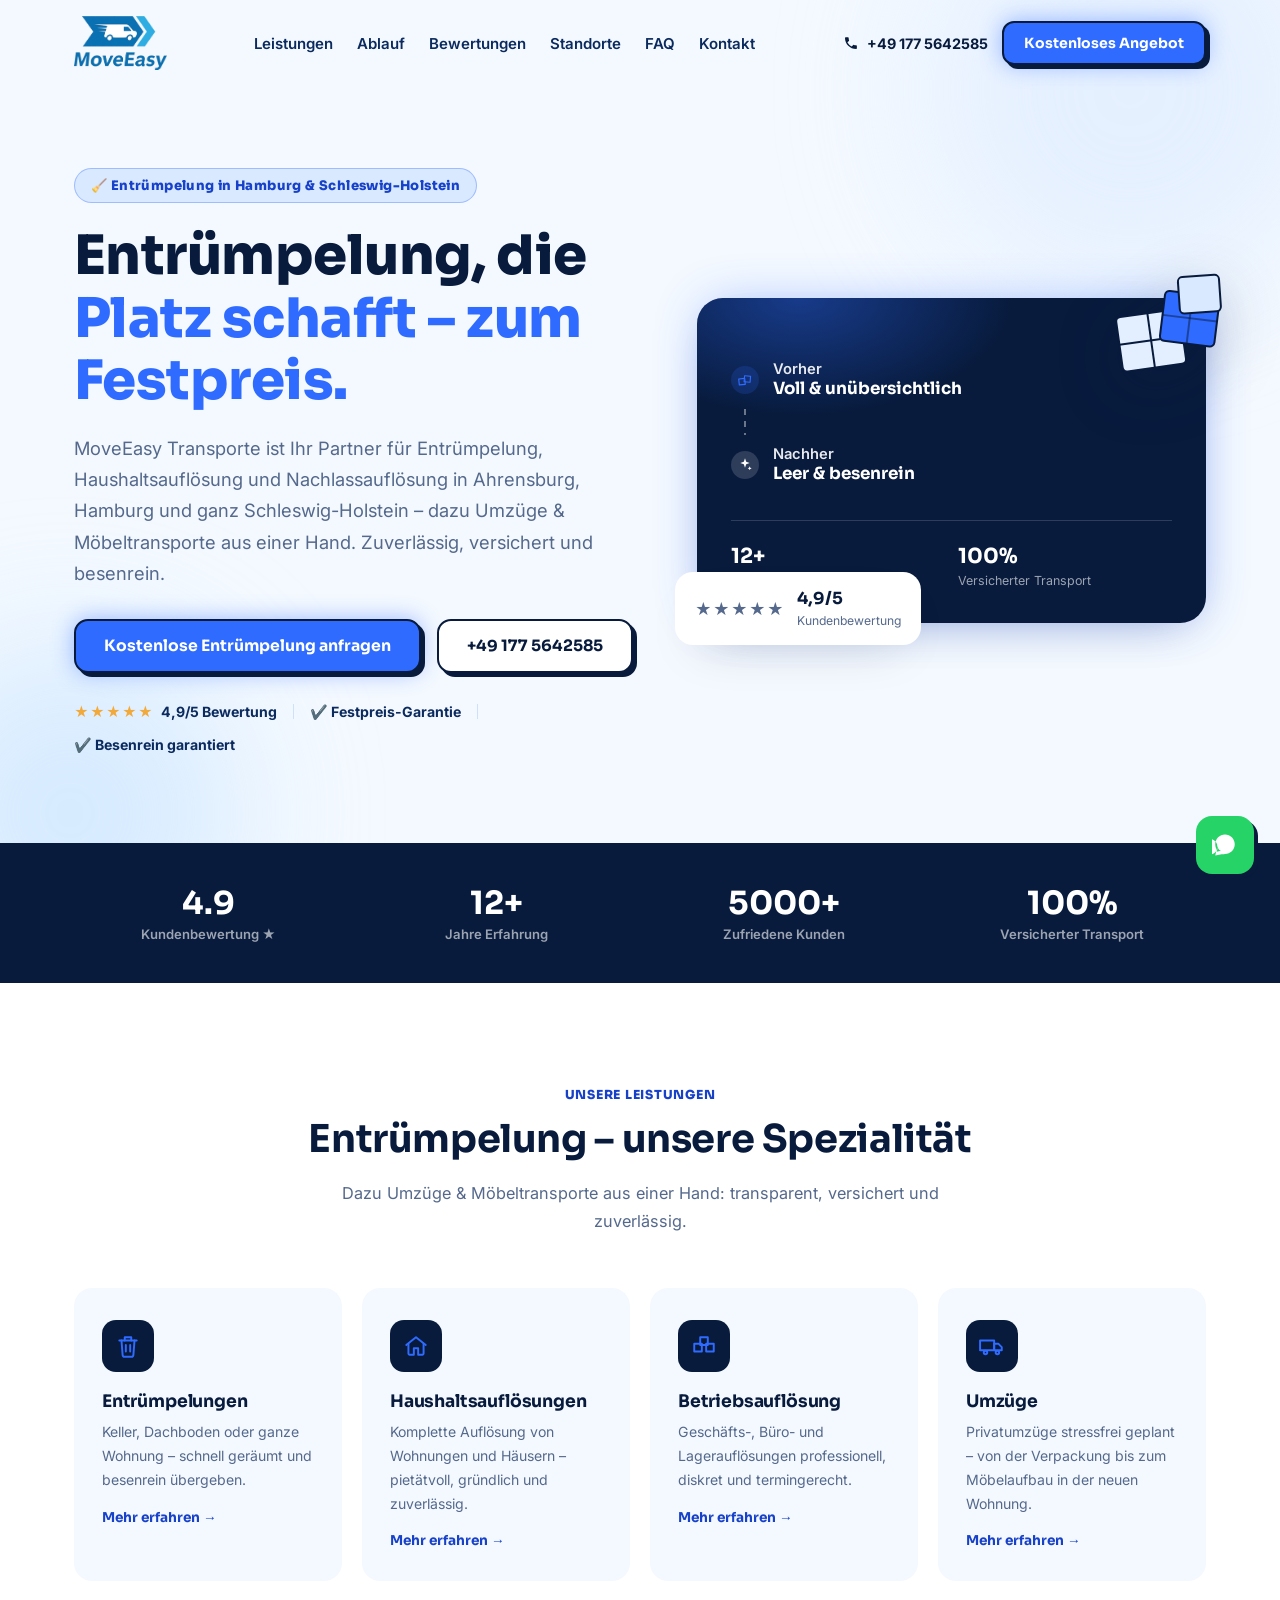
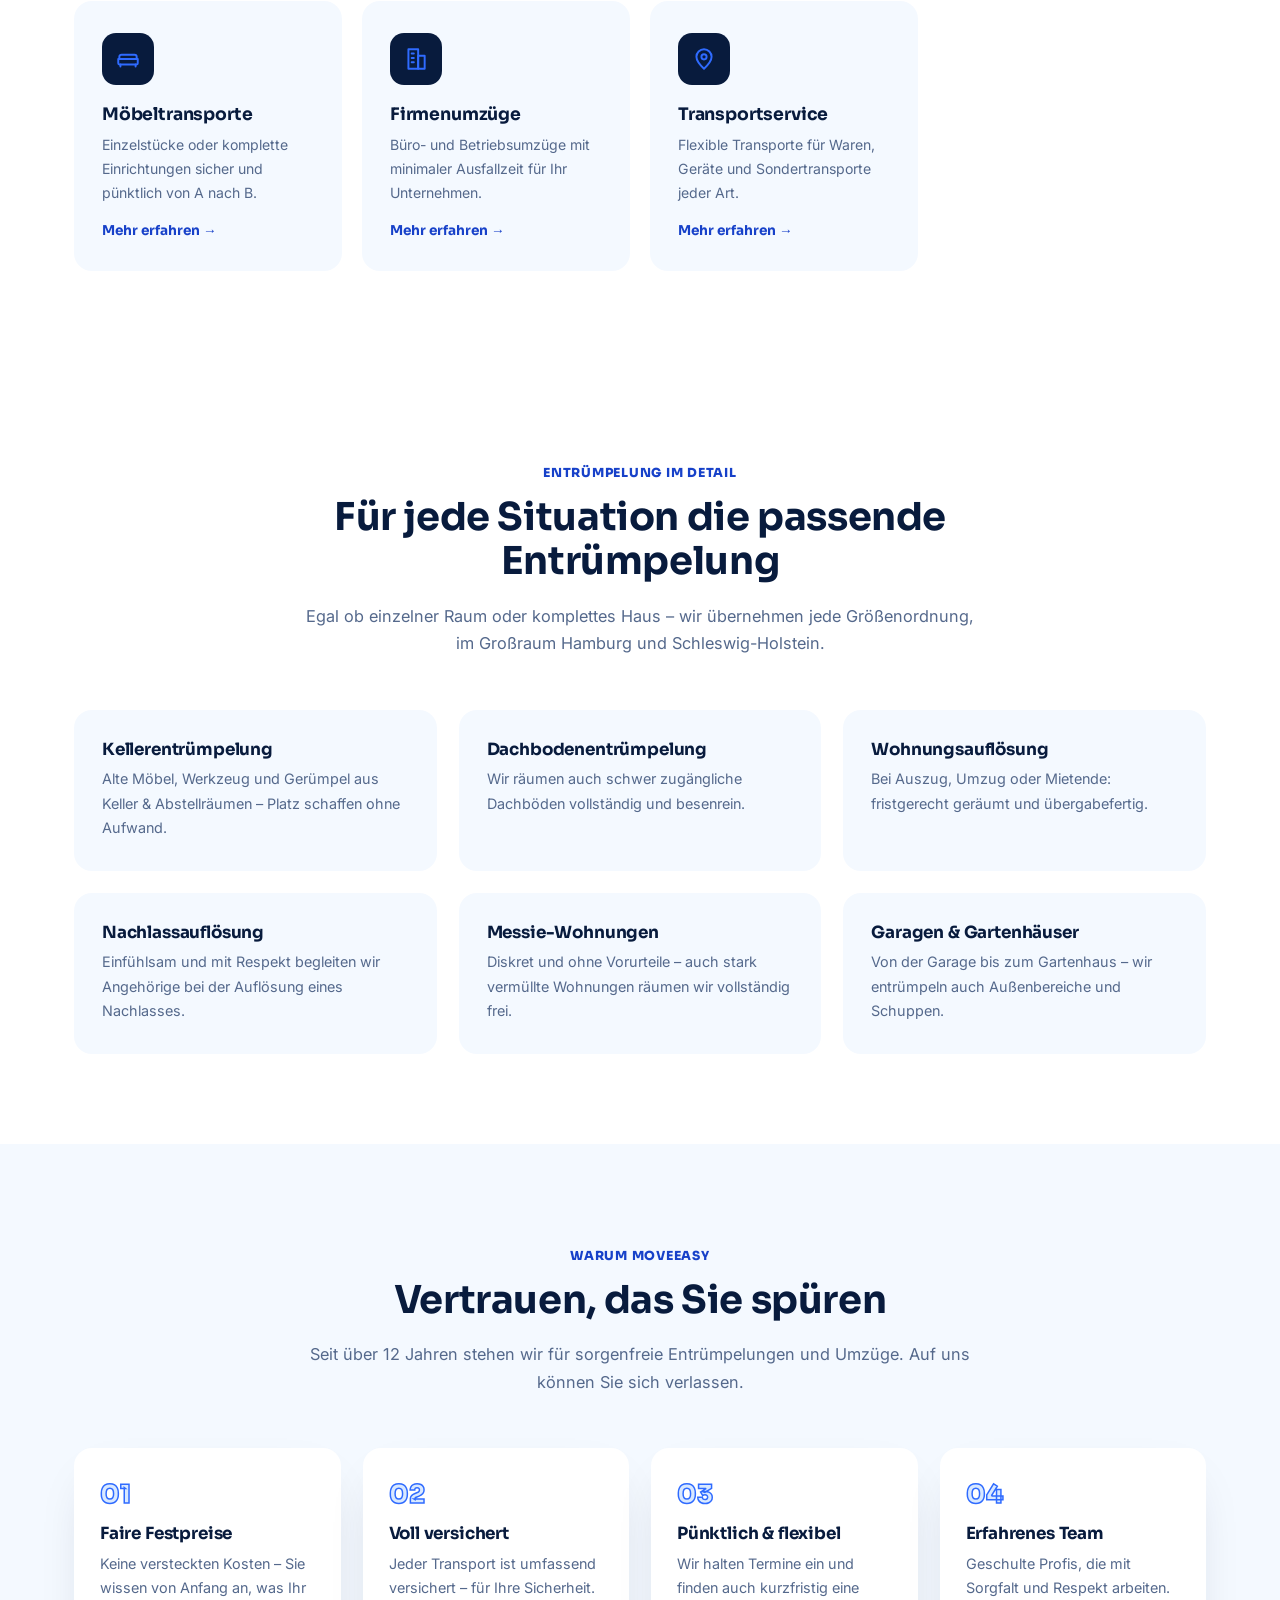
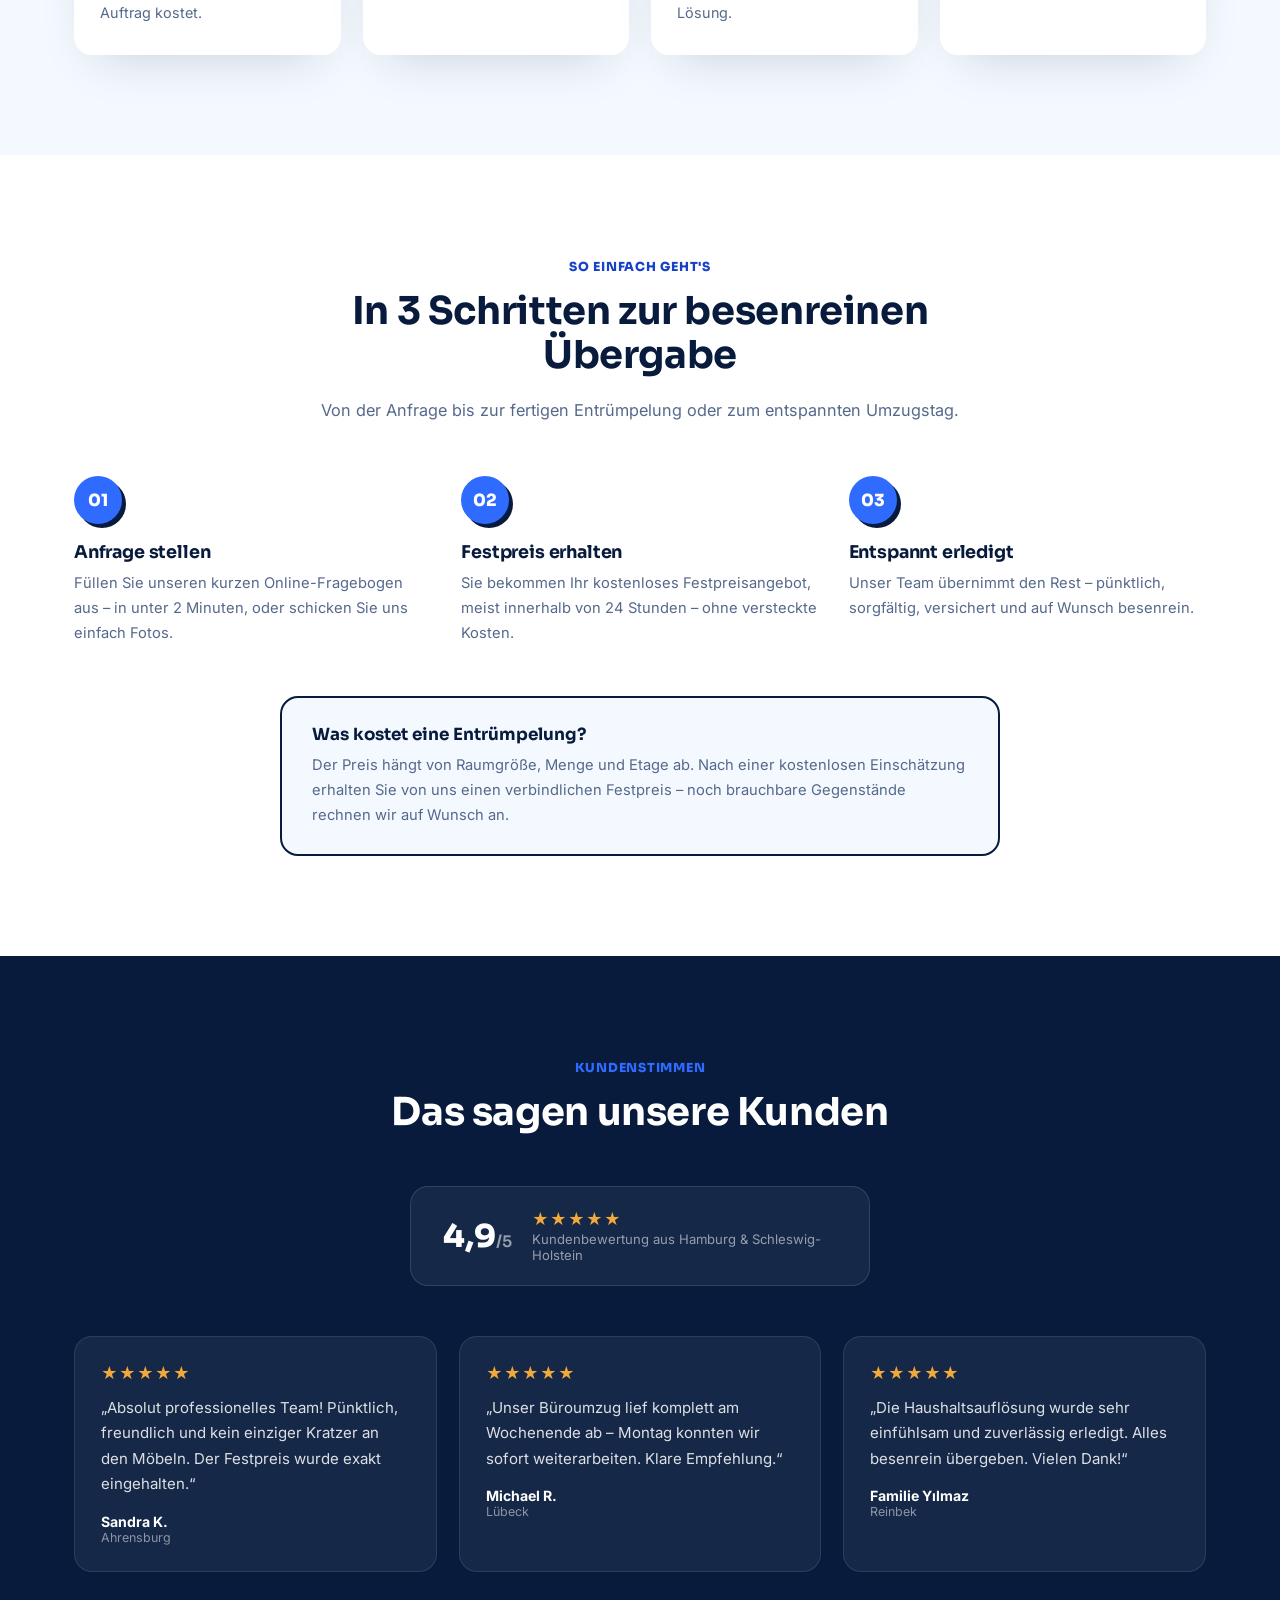
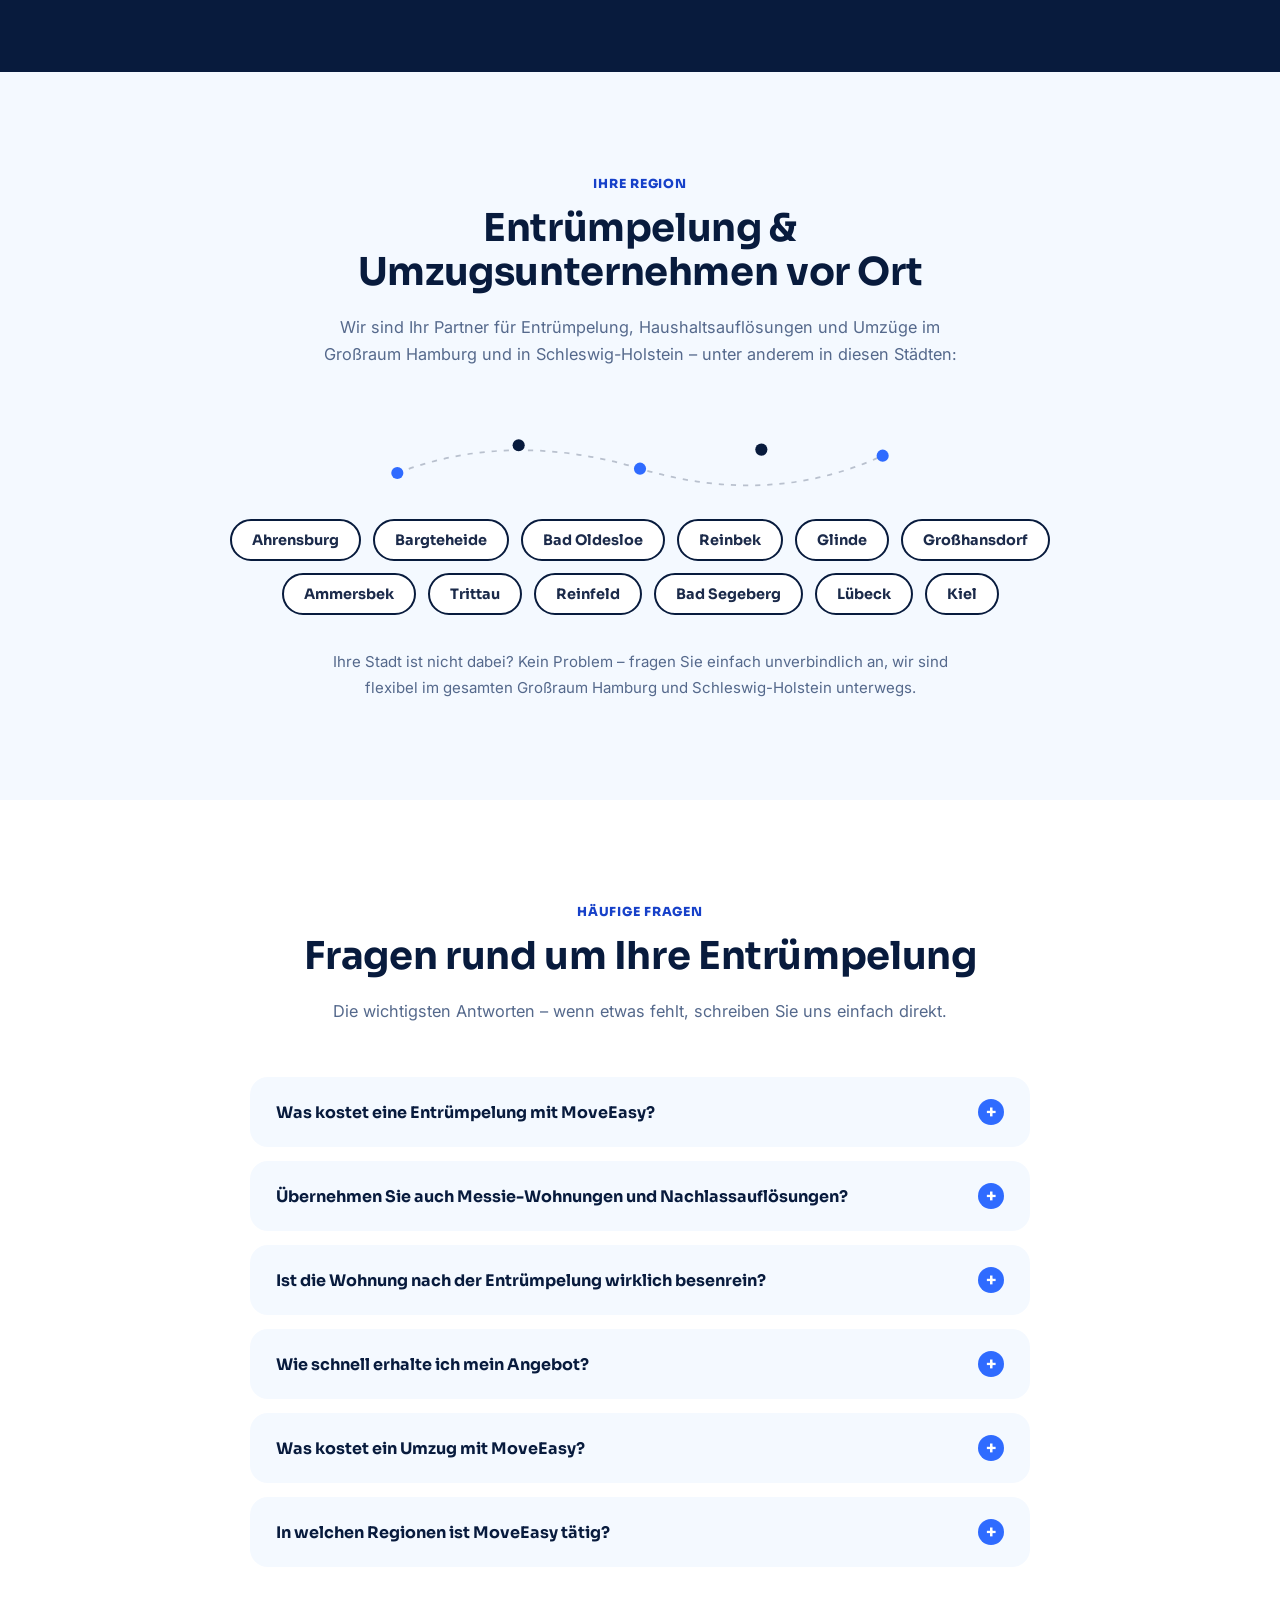
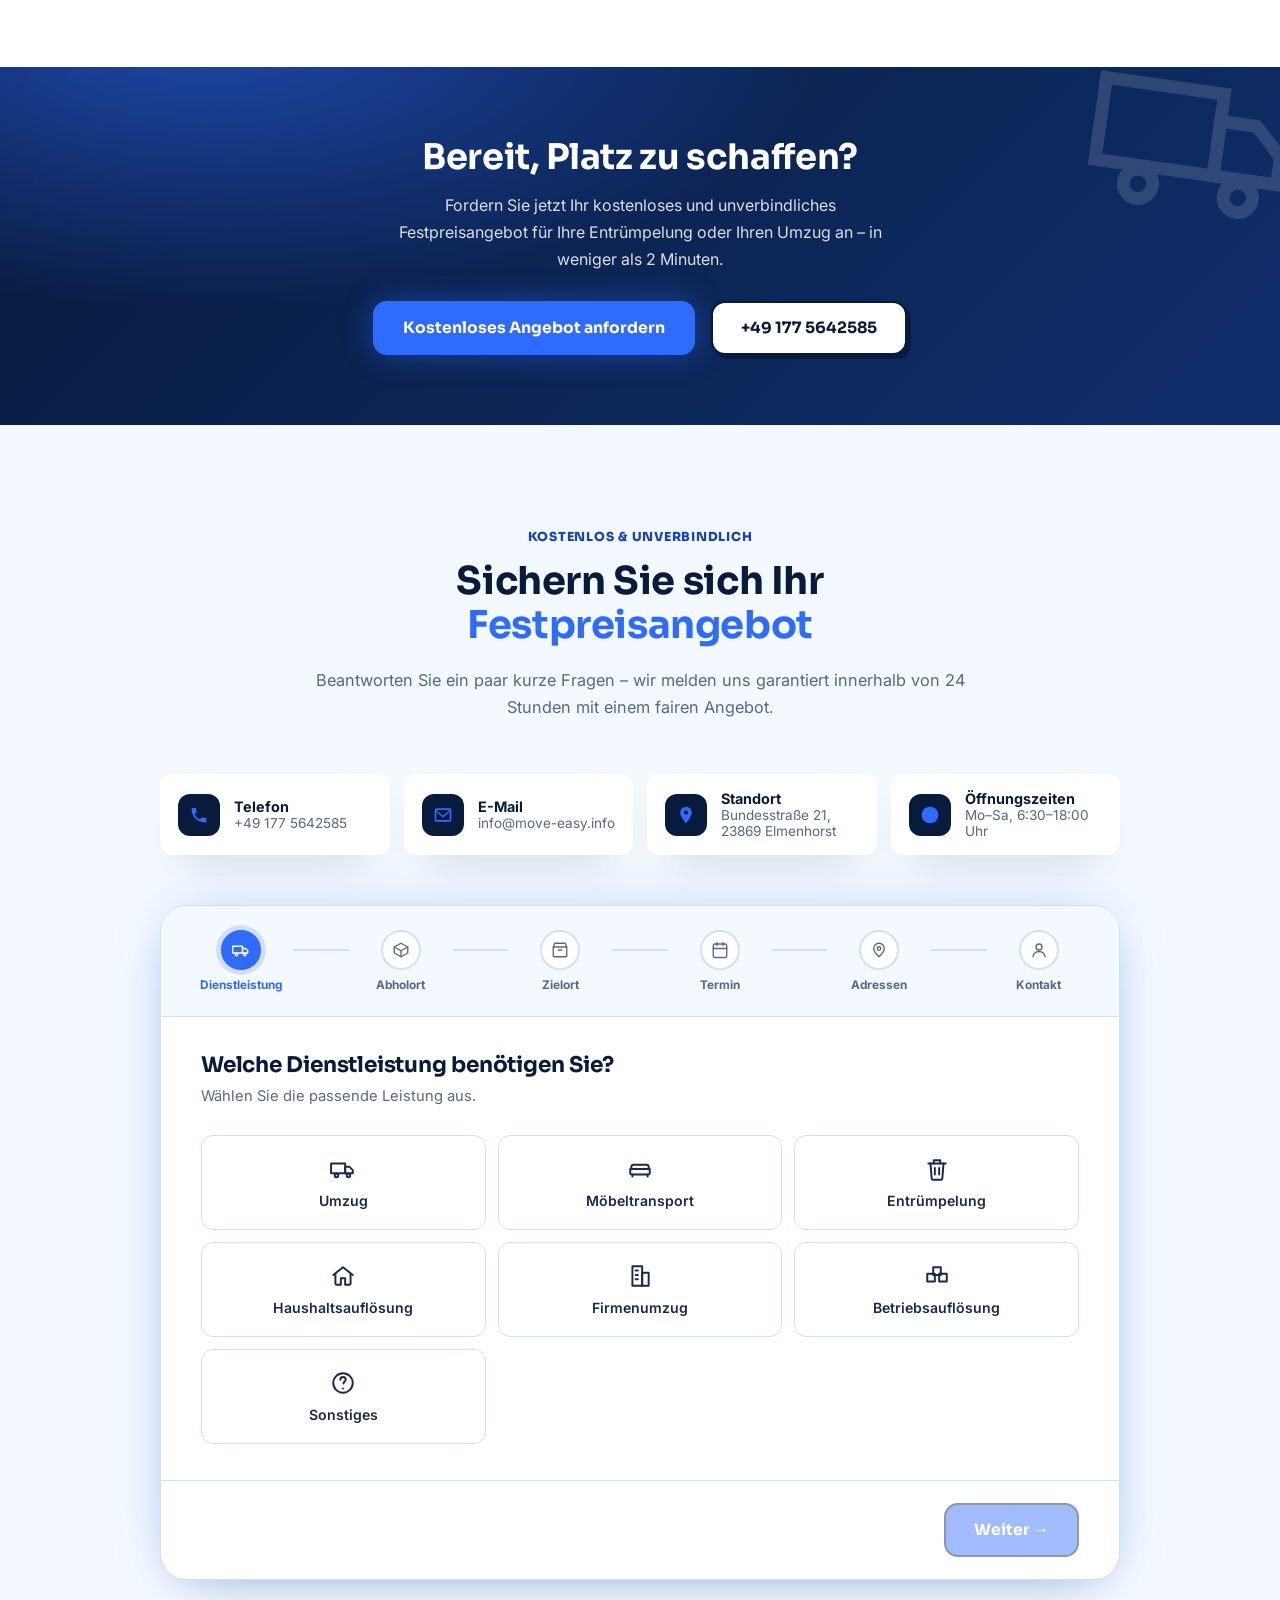
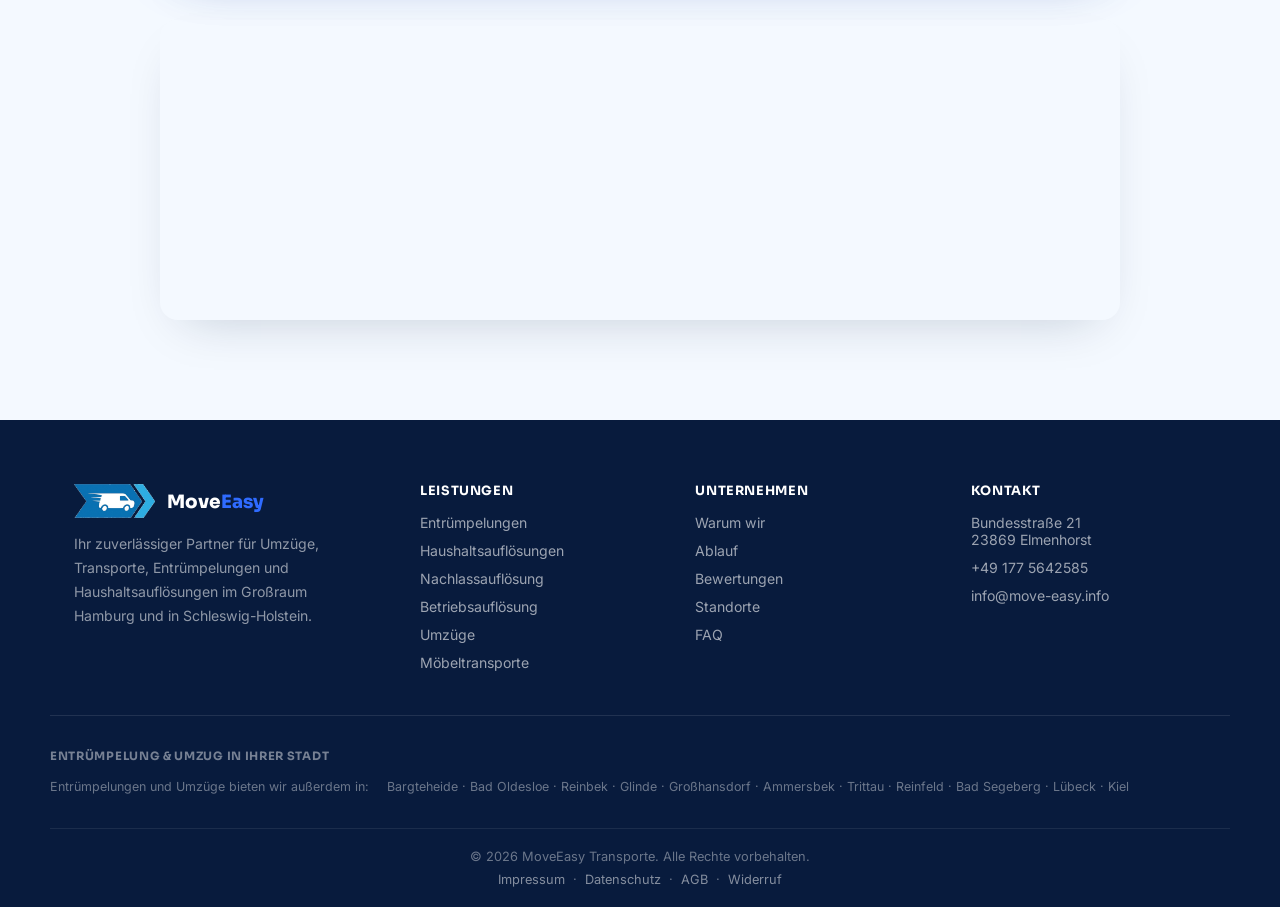
==== index.html @ 4f3b566c "Replace placeholder logo with actual MoveEasy brand logo Freigestelltes MoveEasy-Logo (weisser Hinte" ====
<!DOCTYPE html>
<html lang="de">
<head>
<meta charset="UTF-8">
<meta name="viewport" content="width=device-width, initial-scale=1.0, viewport-fit=cover">
<title>Entrümpelung Ahrensburg, Hamburg & Schleswig-Holstein | MoveEasy Transporte</title>
<meta name="description" content="MoveEasy Transporte – Entrümpelung in Ahrensburg, Hamburg & Schleswig-Holstein: Haushaltsauflösung, Keller, Dachboden, Wohnung & Nachlass. Festpreis, besenrein, voll versichert. Dazu Umzüge & Möbeltransporte. Jetzt kostenloses Angebot in 2 Minuten.">
<meta name="keywords" content="Entrümpelung Ahrensburg, Entrümpelung Hamburg, Haushaltsauflösung, Kellerentrümpelung, Wohnungsauflösung, Nachlassauflösung, Entrümpelung Kosten, Umzugsunternehmen Ahrensburg, Umzug Hamburg">
<link rel="icon" type="image/png" sizes="32x32" href="images/favicon-32.png">
<link rel="apple-touch-icon" href="images/apple-touch-icon.png">
<link rel="canonical" href="https://move-easy.info/">
<meta name="robots" content="index, follow">

<!-- Open Graph / Social Sharing -->
<meta property="og:type" content="website">
<meta property="og:locale" content="de_DE">
<meta property="og:site_name" content="MoveEasy Transporte">
<meta property="og:title" content="Entrümpelung Ahrensburg, Hamburg & Schleswig-Holstein | MoveEasy">
<meta property="og:description" content="Haushaltsauflösung, Keller, Dachboden & Nachlass – Festpreis, besenrein, voll versichert. Dazu Umzüge & Möbeltransporte. Jetzt kostenloses Angebot in 2 Minuten sichern.">
<meta property="og:url" content="https://move-easy.info/">
<meta name="twitter:card" content="summary">
<meta name="twitter:title" content="Entrümpelung Ahrensburg, Hamburg & Schleswig-Holstein | MoveEasy">
<meta name="twitter:description" content="Haushaltsauflösung, Keller, Dachboden & Nachlass – Festpreis, besenrein, voll versichert.">

<link rel="preconnect" href="https://fonts.googleapis.com">
<link rel="preconnect" href="https://fonts.gstatic.com" crossorigin>
<link href="https://fonts.googleapis.com/css2?family=Inter:wght@400;500;600;700;800&family=Sora:wght@600;700;800&display=swap" rel="stylesheet">
<link rel="stylesheet" href="styles.css">

<!-- Local Business structured data (Google SEO) -->
<script type="application/ld+json">
{
  "@context": "https://schema.org",
  "@type": "MovingCompany",
  "name": "MoveEasy Transporte",
  "url": "https://move-easy.info/",
  "telephone": "+491775642585",
  "email": "info@move-easy.info",
  "priceRange": "€€",
  "address": {
    "@type": "PostalAddress",
    "streetAddress": "Bundesstraße 21",
    "postalCode": "23869",
    "addressLocality": "Elmenhorst",
    "addressCountry": "DE"
  },
  "areaServed": ["Hamburg", "Ahrensburg", "Bargteheide", "Bad Oldesloe", "Reinbek", "Glinde", "Großhansdorf", "Ammersbek", "Trittau", "Reinfeld", "Bad Segeberg", "Lübeck", "Kiel", "Schleswig-Holstein"],
  "openingHoursSpecification": {
    "@type": "OpeningHoursSpecification",
    "dayOfWeek": ["Monday", "Tuesday", "Wednesday", "Thursday", "Friday", "Saturday"],
    "opens": "06:30",
    "closes": "18:00"
  },
  "makesOffer": [
    { "@type": "Offer", "itemOffered": { "@type": "Service", "name": "Entrümpelung", "serviceType": "Entrümpelung" } },
    { "@type": "Offer", "itemOffered": { "@type": "Service", "name": "Haushaltsauflösung", "serviceType": "Haushaltsauflösung" } },
    { "@type": "Offer", "itemOffered": { "@type": "Service", "name": "Kellerentrümpelung", "serviceType": "Kellerentrümpelung" } },
    { "@type": "Offer", "itemOffered": { "@type": "Service", "name": "Wohnungsauflösung", "serviceType": "Wohnungsauflösung" } },
    { "@type": "Offer", "itemOffered": { "@type": "Service", "name": "Nachlassauflösung", "serviceType": "Nachlassauflösung" } },
    { "@type": "Offer", "itemOffered": { "@type": "Service", "name": "Betriebsauflösung", "serviceType": "Betriebsauflösung" } },
    { "@type": "Offer", "itemOffered": { "@type": "Service", "name": "Umzüge", "serviceType": "Umzug" } },
    { "@type": "Offer", "itemOffered": { "@type": "Service", "name": "Möbeltransporte", "serviceType": "Möbeltransport" } },
    { "@type": "Offer", "itemOffered": { "@type": "Service", "name": "Firmenumzüge", "serviceType": "Firmenumzug" } },
    { "@type": "Offer", "itemOffered": { "@type": "Service", "name": "Transportservice", "serviceType": "Transportservice" } }
  ]
}
</script>

<!-- FAQ structured data (Google rich snippets) -->
<script type="application/ld+json">
{
  "@context": "https://schema.org",
  "@type": "FAQPage",
  "mainEntity": [
    {
      "@type": "Question",
      "name": "Was kostet eine Entrümpelung mit MoveEasy?",
      "acceptedAnswer": { "@type": "Answer", "text": "Der Preis richtet sich nach Raumgröße, Menge, Etage und Aufwand. Nach einer kostenlosen Einschätzung – vor Ort oder per Foto – erhalten Sie von uns einen transparenten Festpreis ohne versteckte Kosten." }
    },
    {
      "@type": "Question",
      "name": "Übernehmen Sie auch Messie-Wohnungen und Nachlassauflösungen?",
      "acceptedAnswer": { "@type": "Answer", "text": "Ja, wir übernehmen Messie-Wohnungen und Nachlassauflösungen diskret, einfühlsam und ohne Vorurteile – von der Räumung bis zur besenreinen Übergabe." }
    },
    {
      "@type": "Question",
      "name": "Ist die Wohnung nach der Entrümpelung wirklich besenrein?",
      "acceptedAnswer": { "@type": "Answer", "text": "Ja, das garantieren wir. So ist die Wohnung direkt bereit für Vermietung, Verkauf oder Neuanfang." }
    },
    {
      "@type": "Question",
      "name": "Wie schnell erhalte ich mein Angebot?",
      "acceptedAnswer": { "@type": "Answer", "text": "In der Regel innerhalb von 24 Stunden nach Ihrer Anfrage. Der Online-Fragebogen dauert weniger als 2 Minuten." }
    },
    {
      "@type": "Question",
      "name": "Was kostet ein Umzug mit MoveEasy?",
      "acceptedAnswer": { "@type": "Answer", "text": "Der Preis richtet sich nach Entfernung, Möbelmenge, Etage und Zusatzleistungen wie Montage. Nach einer kurzen kostenlosen Einschätzung erhalten Sie von uns einen transparenten Festpreis ohne versteckte Kosten." }
    },
    {
      "@type": "Question",
      "name": "In welchen Regionen ist MoveEasy tätig?",
      "acceptedAnswer": { "@type": "Answer", "text": "Wir sind im gesamten Großraum Hamburg und in Schleswig-Holstein tätig, unter anderem in Ahrensburg, Bargteheide, Bad Oldesloe, Reinbek, Glinde, Großhansdorf, Ammersbek, Trittau, Reinfeld, Bad Segeberg, Lübeck und Kiel." }
    }
  ]
}
</script>
</head>
<body>

<!-- ===== SVG sprite (logo mark, reused in header & footer) ===== -->
<svg width="0" height="0" style="position:absolute" aria-hidden="true">
  <symbol id="logo-mark" viewBox="0 0 24 24" fill="none" stroke="currentColor" stroke-width="1.8" stroke-linecap="round" stroke-linejoin="round">
    <path d="M3 9l9-5 9 5"/>
    <path d="M3 9v9a1 1 0 001 1h16a1 1 0 001-1V9"/>
    <path d="M3 9l9 5 9-5"/>
    <path d="M12 14v6"/>
  </symbol>
</svg>

<!-- ===== Progress bar ===== -->
<div class="scroll-progress" id="scrollProgress"></div>

<!-- ===== Header / Nav ===== -->
<header class="site-header" id="siteHeader">
  <div class="container header-inner">
    <a href="#hero" class="brand" aria-label="MoveEasy – Startseite">
      <img src="images/logo-moveeasy.png" alt="MoveEasy" class="brand-logo" width="227" height="132">
    </a>
    <nav class="main-nav" id="mainNav">
      <a href="#leistungen" class="nav-link">Leistungen</a>
      <a href="#ablauf" class="nav-link">Ablauf</a>
      <a href="#bewertungen" class="nav-link">Bewertungen</a>
      <a href="#standorte" class="nav-link">Standorte</a>
      <a href="#faq" class="nav-link">FAQ</a>
      <a href="#kontakt" class="nav-link">Kontakt</a>
    </nav>
    <div class="header-actions">
      <a href="tel:+491775642585" class="header-phone">
        <svg viewBox="0 0 24 24" width="16" height="16"><path fill="currentColor" d="M6.6 10.8c1.4 2.8 3.7 5.1 6.5 6.5l2.2-2.2c.3-.3.7-.4 1-.2 1.1.4 2.3.6 3.5.6.6 0 1 .4 1 1V20c0 .6-.4 1-1 1C10.4 21 3 13.6 3 4.5c0-.6.4-1 1-1h3.5c.6 0 1 .4 1 1 0 1.2.2 2.4.6 3.5.1.3 0 .7-.2 1L6.6 10.8z"/></svg>
        <span>+49 177 5642585</span>
      </a>
      <a href="#kontakt" class="btn btn-primary btn-sm">Kostenloses Angebot</a>
    </div>
    <button class="nav-toggle" id="navToggle" aria-label="Menü öffnen" aria-expanded="false">
      <span></span><span></span><span></span>
    </button>
  </div>
</header>

<!-- ===== HERO ===== -->
<section class="hero" id="hero">
  <div class="hero-blob blob-1"></div>
  <div class="hero-blob blob-2"></div>
  <div class="container hero-grid">
    <div class="hero-text">
      <span class="eyebrow reveal">🧹 Entrümpelung in Hamburg &amp; Schleswig-Holstein</span>
      <h1 class="hero-title reveal">Entrümpelung, die <span class="hl">Platz schafft – zum Festpreis.</span></h1>
      <p class="hero-sub reveal">MoveEasy Transporte ist Ihr Partner für Entrümpelung, Haushaltsauflösung und Nachlassauflösung in Ahrensburg, Hamburg und ganz Schleswig-Holstein – dazu Umzüge &amp; Möbeltransporte aus einer Hand. Zuverlässig, versichert und besenrein.</p>

      <div class="hero-cta-row reveal">
        <a href="#kontakt" class="btn btn-primary">Kostenlose Entrümpelung anfragen</a>
        <a href="tel:+491775642585" class="btn btn-outline">+49 177 5642585</a>
      </div>

      <div class="hero-trust reveal">
        <div class="trust-item"><span class="stars" aria-hidden="true">★★★★★</span><span>4,9/5 Bewertung</span></div>
        <div class="trust-sep"></div>
        <div class="trust-item">✔️ Festpreis-Garantie</div>
        <div class="trust-sep"></div>
        <div class="trust-item">✔️ Besenrein garantiert</div>
      </div>
    </div>

    <div class="hero-visual reveal">
      <div class="hero-card">
        <div class="hero-route">
          <div class="route-line">
            <div class="route-point">
              <span class="route-icon" aria-hidden="true">
                <svg viewBox="0 0 24 24" width="16" height="16" fill="none" stroke="currentColor" stroke-width="1.7" stroke-linecap="round" stroke-linejoin="round"><rect x="3" y="10" width="9" height="9" transform="rotate(-6 7.5 14.5)"/><rect x="11" y="6" width="9" height="9" transform="rotate(5 15.5 10.5)"/></svg>
              </span>
              <span class="route-label">Vorher<strong>Voll &amp; unübersichtlich</strong></span>
            </div>
            <div class="route-connector"></div>
            <div class="route-point">
              <span class="route-icon end" aria-hidden="true">
                <svg viewBox="0 0 24 24" width="16" height="16" fill="currentColor"><path d="M12 2l1.8 5.2L19 9l-5.2 1.8L12 16l-1.8-5.2L5 9l5.2-1.8L12 2z"/><path d="M19 14l.9 2.1L22 17l-2.1.9L19 20l-.9-2.1L16 17l2.1-.9L19 14z"/></svg>
              </span>
              <span class="route-label">Nachher<strong>Leer &amp; besenrein</strong></span>
            </div>
          </div>
        </div>
        <div class="hero-card-stats">
          <div class="hero-card-stat"><strong>12+</strong><span>Jahre Erfahrung</span></div>
          <div class="hero-card-stat"><strong>100%</strong><span>Versicherter Transport</span></div>
        </div>
      </div>
      <div class="hero-float-badge">
        <span class="stars" aria-hidden="true">★★★★★</span>
        <div>
          <strong>4,9/5</strong>
          <span>Kundenbewertung</span>
        </div>
      </div>
      <svg class="hero-float-boxes" viewBox="0 0 140 140" width="128" height="128" aria-hidden="true">
        <g transform="rotate(-8 55 90)">
          <rect x="15" y="55" width="70" height="60" rx="5" fill="#E3EFFF" stroke="#081B3D" stroke-width="2.2"/>
          <line x1="15" y1="85" x2="85" y2="85" stroke="#081B3D" stroke-width="2.2"/>
          <line x1="50" y1="55" x2="50" y2="115" stroke="#081B3D" stroke-width="2.2"/>
        </g>
        <g transform="rotate(7 95 75)">
          <rect x="60" y="35" width="60" height="55" rx="5" fill="#2F6BFF" stroke="#081B3D" stroke-width="2.2"/>
          <line x1="60" y1="62" x2="120" y2="62" stroke="#081B3D" stroke-width="2.2" opacity=".5"/>
          <line x1="90" y1="35" x2="90" y2="90" stroke="#081B3D" stroke-width="2.2" opacity=".5"/>
        </g>
        <g transform="rotate(-4 105 40)">
          <rect x="80" y="15" width="45" height="40" rx="5" fill="#D9E9FF" stroke="#081B3D" stroke-width="2.2"/>
        </g>
      </svg>
    </div>
  </div>
</section>

<!-- ===== TRUST STRIP ===== -->
<section class="trust-strip">
  <div class="container trust-strip-grid">
    <div class="trust-strip-item"><strong data-count="4.9" data-decimals="1">0</strong><span>Kundenbewertung ★</span></div>
    <div class="trust-strip-item"><strong data-count="12" data-suffix="+">0</strong><span>Jahre Erfahrung</span></div>
    <div class="trust-strip-item"><strong data-count="5000" data-suffix="+">0</strong><span>Zufriedene Kunden</span></div>
    <div class="trust-strip-item"><strong data-count="100" data-suffix="%">0</strong><span>Versicherter Transport</span></div>
  </div>
</section>

<!-- ===== LEISTUNGEN ===== -->
<section class="services" id="leistungen">
  <div class="container">
    <div class="section-head reveal">
      <span class="kicker">Unsere Leistungen</span>
      <h2>Entrümpelung – unsere Spezialität</h2>
      <p class="section-sub">Dazu Umzüge &amp; Möbeltransporte aus einer Hand: transparent, versichert und zuverlässig.</p>
    </div>

    <div class="service-grid">
      <div class="service-card reveal" id="entruempelungen">
        <div class="service-icon"><svg viewBox="0 0 24 24" fill="none" stroke="currentColor" stroke-width="1.8" stroke-linecap="round" stroke-linejoin="round"><path d="M4 7h16"/><path d="M9 7V4h6v3"/><path d="M6 7l1 13a2 2 0 002 2h6a2 2 0 002-2l1-13"/><path d="M10 11v6M14 11v6"/></svg></div>
        <h3>Entrümpelungen</h3>
        <p>Keller, Dachboden oder ganze Wohnung – schnell geräumt und besenrein übergeben.</p>
        <a href="https://wa.me/491775642585?text=Hallo%20MoveEasy%2C%20ich%20interessiere%20mich%20f%C3%BCr%20eine%20Entr%C3%BCmpelung." target="_blank" rel="noopener" class="btn-link">Mehr erfahren →</a>
      </div>
      <div class="service-card reveal" id="haushaltsaufloesungen">
        <div class="service-icon"><svg viewBox="0 0 24 24" fill="none" stroke="currentColor" stroke-width="1.8" stroke-linecap="round" stroke-linejoin="round"><path d="M3 11l9-7 9 7"/><path d="M5 10v9a1 1 0 001 1h4v-6h4v6h4a1 1 0 001-1v-9"/></svg></div>
        <h3>Haushaltsauflösungen</h3>
        <p>Komplette Auflösung von Wohnungen und Häusern – pietätvoll, gründlich und zuverlässig.</p>
        <a href="https://wa.me/491775642585?text=Hallo%20MoveEasy%2C%20ich%20interessiere%20mich%20f%C3%BCr%20eine%20Haushaltsaufl%C3%B6sung." target="_blank" rel="noopener" class="btn-link">Mehr erfahren →</a>
      </div>
      <div class="service-card reveal" id="betriebsaufloesung">
        <div class="service-icon"><svg viewBox="0 0 24 24" fill="none" stroke="currentColor" stroke-width="1.8" stroke-linecap="round" stroke-linejoin="round"><rect x="3" y="10" width="7" height="7"/><rect x="14" y="10" width="7" height="7"/><rect x="8.5" y="4" width="7" height="7"/></svg></div>
        <h3>Betriebsauflösung</h3>
        <p>Geschäfts-, Büro- und Lagerauflösungen professionell, diskret und termingerecht.</p>
        <a href="https://wa.me/491775642585?text=Hallo%20MoveEasy%2C%20ich%20interessiere%20mich%20f%C3%BCr%20eine%20Betriebsaufl%C3%B6sung." target="_blank" rel="noopener" class="btn-link">Mehr erfahren →</a>
      </div>
      <div class="service-card reveal" id="umzuege">
        <div class="service-icon"><svg viewBox="0 0 24 24" fill="none" stroke="currentColor" stroke-width="1.8" stroke-linecap="round" stroke-linejoin="round"><rect x="1" y="7" width="13" height="9"/><path d="M14 10h4l3 3v3h-7z"/><circle cx="6" cy="18" r="1.6"/><circle cx="17" cy="18" r="1.6"/></svg></div>
        <h3>Umzüge</h3>
        <p>Privatumzüge stressfrei geplant – von der Verpackung bis zum Möbelaufbau in der neuen Wohnung.</p>
        <a href="https://wa.me/491775642585?text=Hallo%20MoveEasy%2C%20ich%20interessiere%20mich%20f%C3%BCr%20einen%20Umzug." target="_blank" rel="noopener" class="btn-link">Mehr erfahren →</a>
      </div>
      <div class="service-card reveal" id="moebeltransporte">
        <div class="service-icon"><svg viewBox="0 0 24 24" fill="none" stroke="currentColor" stroke-width="1.8" stroke-linecap="round" stroke-linejoin="round"><path d="M4 12v-2a2 2 0 012-2h12a2 2 0 012 2v2"/><path d="M3 12h18v4a1 1 0 01-1 1H4a1 1 0 01-1-1v-4z"/><path d="M5 17v2M19 17v2"/></svg></div>
        <h3>Möbeltransporte</h3>
        <p>Einzelstücke oder komplette Einrichtungen sicher und pünktlich von A nach B.</p>
        <a href="https://wa.me/491775642585?text=Hallo%20MoveEasy%2C%20ich%20interessiere%20mich%20f%C3%BCr%20einen%20M%C3%B6beltransport." target="_blank" rel="noopener" class="btn-link">Mehr erfahren →</a>
      </div>
      <div class="service-card reveal" id="firmenumzuege">
        <div class="service-icon"><svg viewBox="0 0 24 24" fill="none" stroke="currentColor" stroke-width="1.8" stroke-linecap="round" stroke-linejoin="round"><rect x="5" y="3" width="9" height="18"/><rect x="14" y="9" width="6" height="12"/><path d="M8 7h2M8 11h2M8 15h2"/></svg></div>
        <h3>Firmenumzüge</h3>
        <p>Büro- und Betriebsumzüge mit minimaler Ausfallzeit für Ihr Unternehmen.</p>
        <a href="https://wa.me/491775642585?text=Hallo%20MoveEasy%2C%20ich%20interessiere%20mich%20f%C3%BCr%20einen%20Firmenumzug." target="_blank" rel="noopener" class="btn-link">Mehr erfahren →</a>
      </div>
      <div class="service-card reveal" id="transportservice">
        <div class="service-icon"><svg viewBox="0 0 24 24" fill="none" stroke="currentColor" stroke-width="1.8" stroke-linecap="round" stroke-linejoin="round"><path d="M12 21s-7-6.5-7-11a7 7 0 0114 0c0 4.5-7 11-7 11z"/><circle cx="12" cy="10" r="2.4"/></svg></div>
        <h3>Transportservice</h3>
        <p>Flexible Transporte für Waren, Geräte und Sondertransporte jeder Art.</p>
        <a href="https://wa.me/491775642585?text=Hallo%20MoveEasy%2C%20ich%20interessiere%20mich%20f%C3%BCr%20den%20Transportservice." target="_blank" rel="noopener" class="btn-link">Mehr erfahren →</a>
      </div>
    </div>
  </div>
</section>

<!-- ===== ENTRÜMPELUNG IM DETAIL ===== -->
<section class="subservices" id="entruempelung-detail">
  <div class="container">
    <div class="section-head reveal">
      <span class="kicker">Entrümpelung im Detail</span>
      <h2>Für jede Situation die passende Entrümpelung</h2>
      <p class="section-sub">Egal ob einzelner Raum oder komplettes Haus – wir übernehmen jede Größenordnung, im Großraum Hamburg und Schleswig-Holstein.</p>
    </div>
    <div class="subservice-grid">
      <div class="subservice-card reveal" id="kellerentruempelung">
        <h3>Kellerentrümpelung</h3>
        <p>Alte Möbel, Werkzeug und Gerümpel aus Keller &amp; Abstellräumen – Platz schaffen ohne Aufwand.</p>
      </div>
      <div class="subservice-card reveal" id="dachbodenentruempelung">
        <h3>Dachbodenentrümpelung</h3>
        <p>Wir räumen auch schwer zugängliche Dachböden vollständig und besenrein.</p>
      </div>
      <div class="subservice-card reveal" id="wohnungsaufloesung">
        <h3>Wohnungsauflösung</h3>
        <p>Bei Auszug, Umzug oder Mietende: fristgerecht geräumt und übergabefertig.</p>
      </div>
      <div class="subservice-card reveal" id="nachlassaufloesung">
        <h3>Nachlassauflösung</h3>
        <p>Einfühlsam und mit Respekt begleiten wir Angehörige bei der Auflösung eines Nachlasses.</p>
      </div>
      <div class="subservice-card reveal" id="messie-wohnung">
        <h3>Messie-Wohnungen</h3>
        <p>Diskret und ohne Vorurteile – auch stark vermüllte Wohnungen räumen wir vollständig frei.</p>
      </div>
      <div class="subservice-card reveal">
        <h3>Garagen &amp; Gartenhäuser</h3>
        <p>Von der Garage bis zum Gartenhaus – wir entrümpeln auch Außenbereiche und Schuppen.</p>
      </div>
    </div>
  </div>
</section>

<!-- ===== WARUM MOVEEASY ===== -->
<section class="why" id="warum">
  <div class="container">
    <div class="section-head reveal">
      <span class="kicker">Warum MoveEasy</span>
      <h2>Vertrauen, das Sie spüren</h2>
      <p class="section-sub">Seit über 12 Jahren stehen wir für sorgenfreie Entrümpelungen und Umzüge. Auf uns können Sie sich verlassen.</p>
    </div>
    <div class="why-grid">
      <div class="why-card reveal">
        <span class="why-num">01</span>
        <h3>Faire Festpreise</h3>
        <p>Keine versteckten Kosten – Sie wissen von Anfang an, was Ihr Auftrag kostet.</p>
      </div>
      <div class="why-card reveal">
        <span class="why-num">02</span>
        <h3>Voll versichert</h3>
        <p>Jeder Transport ist umfassend versichert – für Ihre Sicherheit.</p>
      </div>
      <div class="why-card reveal">
        <span class="why-num">03</span>
        <h3>Pünktlich &amp; flexibel</h3>
        <p>Wir halten Termine ein und finden auch kurzfristig eine Lösung.</p>
      </div>
      <div class="why-card reveal">
        <span class="why-num">04</span>
        <h3>Erfahrenes Team</h3>
        <p>Geschulte Profis, die mit Sorgfalt und Respekt arbeiten.</p>
      </div>
    </div>
  </div>
</section>

<!-- ===== ABLAUF ===== -->
<section class="process" id="ablauf">
  <div class="container">
    <div class="section-head reveal">
      <span class="kicker">So einfach geht's</span>
      <h2>In 3 Schritten zur besenreinen Übergabe</h2>
      <p class="section-sub">Von der Anfrage bis zur fertigen Entrümpelung oder zum entspannten Umzugstag.</p>
    </div>
    <div class="process-grid">
      <div class="process-step reveal">
        <span class="process-num">01</span>
        <h3>Anfrage stellen</h3>
        <p>Füllen Sie unseren kurzen Online-Fragebogen aus – in unter 2 Minuten, oder schicken Sie uns einfach Fotos.</p>
      </div>
      <div class="process-step reveal">
        <span class="process-num">02</span>
        <h3>Festpreis erhalten</h3>
        <p>Sie bekommen Ihr kostenloses Festpreisangebot, meist innerhalb von 24 Stunden – ohne versteckte Kosten.</p>
      </div>
      <div class="process-step reveal">
        <span class="process-num">03</span>
        <h3>Entspannt erledigt</h3>
        <p>Unser Team übernimmt den Rest – pünktlich, sorgfältig, versichert und auf Wunsch besenrein.</p>
      </div>
    </div>

    <div class="process-note reveal">
      <strong>Was kostet eine Entrümpelung?</strong>
      <p>Der Preis hängt von Raumgröße, Menge und Etage ab. Nach einer kostenlosen Einschätzung erhalten Sie von uns einen verbindlichen Festpreis – noch brauchbare Gegenstände rechnen wir auf Wunsch an.</p>
    </div>
  </div>
</section>

<!-- ===== BEWERTUNGEN ===== -->
<section class="reviews" id="bewertungen">
  <div class="container">
    <div class="section-head reveal">
      <span class="kicker">Kundenstimmen</span>
      <h2>Das sagen unsere Kunden</h2>
    </div>

    <div class="review-summary reveal">
      <div class="review-rating-num">4,9<span>/5</span></div>
      <div>
        <div class="stars" aria-hidden="true">★★★★★</div>
        <div class="review-count">Kundenbewertung aus Hamburg &amp; Schleswig-Holstein</div>
      </div>
    </div>

    <div class="review-grid reveal">
      <div class="review-card">
        <span class="stars" aria-hidden="true">★★★★★</span>
        <p>„Absolut professionelles Team! Pünktlich, freundlich und kein einziger Kratzer an den Möbeln. Der Festpreis wurde exakt eingehalten.“</p>
        <div class="review-name">Sandra K.</div>
        <div class="review-loc">Ahrensburg</div>
      </div>
      <div class="review-card">
        <span class="stars" aria-hidden="true">★★★★★</span>
        <p>„Unser Büroumzug lief komplett am Wochenende ab – Montag konnten wir sofort weiterarbeiten. Klare Empfehlung.“</p>
        <div class="review-name">Michael R.</div>
        <div class="review-loc">Lübeck</div>
      </div>
      <div class="review-card">
        <span class="stars" aria-hidden="true">★★★★★</span>
        <p>„Die Haushaltsauflösung wurde sehr einfühlsam und zuverlässig erledigt. Alles besenrein übergeben. Vielen Dank!“</p>
        <div class="review-name">Familie Yılmaz</div>
        <div class="review-loc">Reinbek</div>
      </div>
    </div>
  </div>
</section>

<!-- ===== STANDORTE ===== -->
<section class="locations" id="standorte">
  <div class="container">
    <div class="section-head reveal">
      <span class="kicker">Ihre Region</span>
      <h2>Entrümpelung &amp; Umzugsunternehmen vor Ort</h2>
      <p class="section-sub">Wir sind Ihr Partner für Entrümpelung, Haushaltsauflösungen und Umzüge im Großraum Hamburg und in Schleswig-Holstein – unter anderem in diesen Städten:</p>
    </div>
    <svg class="route-map-deco reveal" viewBox="0 0 600 90" aria-hidden="true">
      <path d="M20 60 Q150 10 300 55 T580 40" fill="none" stroke="#081B3D" stroke-width="2" stroke-dasharray="6 8" opacity=".25"/>
      <circle cx="20" cy="60" r="7" fill="#2F6BFF"/>
      <circle cx="160" cy="28" r="7" fill="#081B3D"/>
      <circle cx="300" cy="55" r="7" fill="#2F6BFF"/>
      <circle cx="440" cy="33" r="7" fill="#081B3D"/>
      <circle cx="580" cy="40" r="7" fill="#2F6BFF"/>
    </svg>
    <div class="location-tags reveal">
      <span class="location-tag">Ahrensburg</span>
      <span class="location-tag">Bargteheide</span>
      <span class="location-tag">Bad Oldesloe</span>
      <span class="location-tag">Reinbek</span>
      <span class="location-tag">Glinde</span>
      <span class="location-tag">Großhansdorf</span>
      <span class="location-tag">Ammersbek</span>
      <span class="location-tag">Trittau</span>
      <span class="location-tag">Reinfeld</span>
      <span class="location-tag">Bad Segeberg</span>
      <span class="location-tag">Lübeck</span>
      <span class="location-tag">Kiel</span>
    </div>
    <p class="locations-note reveal">Ihre Stadt ist nicht dabei? Kein Problem – fragen Sie einfach unverbindlich an, wir sind flexibel im gesamten Großraum Hamburg und Schleswig-Holstein unterwegs.</p>
  </div>
</section>

<!-- ===== FAQ ===== -->
<section class="faq" id="faq">
  <div class="container">
    <div class="section-head reveal">
      <span class="kicker">Häufige Fragen</span>
      <h2>Fragen rund um Ihre Entrümpelung</h2>
      <p class="section-sub">Die wichtigsten Antworten – wenn etwas fehlt, schreiben Sie uns einfach direkt.</p>
    </div>

    <div class="faq-list reveal">
      <div class="faq-item">
        <button class="faq-question" aria-expanded="false">
          <span>Was kostet eine Entrümpelung mit MoveEasy?</span>
          <span class="faq-icon">+</span>
        </button>
        <div class="faq-answer"><p>Der Preis richtet sich nach Raumgröße, Menge, Etage und Aufwand. Nach einer kostenlosen Einschätzung – vor Ort oder per Foto – erhalten Sie von uns einen transparenten Festpreis ohne versteckte Kosten.</p></div>
      </div>
      <div class="faq-item">
        <button class="faq-question" aria-expanded="false">
          <span>Übernehmen Sie auch Messie-Wohnungen und Nachlassauflösungen?</span>
          <span class="faq-icon">+</span>
        </button>
        <div class="faq-answer"><p>Ja, wir übernehmen Messie-Wohnungen und Nachlassauflösungen diskret, einfühlsam und ohne Vorurteile – von der Räumung bis zur besenreinen Übergabe.</p></div>
      </div>
      <div class="faq-item">
        <button class="faq-question" aria-expanded="false">
          <span>Ist die Wohnung nach der Entrümpelung wirklich besenrein?</span>
          <span class="faq-icon">+</span>
        </button>
        <div class="faq-answer"><p>Ja, das garantieren wir. So ist die Wohnung direkt bereit für Vermietung, Verkauf oder Neuanfang.</p></div>
      </div>
      <div class="faq-item">
        <button class="faq-question" aria-expanded="false">
          <span>Wie schnell erhalte ich mein Angebot?</span>
          <span class="faq-icon">+</span>
        </button>
        <div class="faq-answer"><p>In der Regel innerhalb von 24 Stunden nach Ihrer Anfrage. Der Online-Fragebogen dauert weniger als 2 Minuten.</p></div>
      </div>
      <div class="faq-item">
        <button class="faq-question" aria-expanded="false">
          <span>Was kostet ein Umzug mit MoveEasy?</span>
          <span class="faq-icon">+</span>
        </button>
        <div class="faq-answer"><p>Der Preis richtet sich nach Entfernung, Möbelmenge, Etage und Zusatzleistungen wie Montage. Nach einer kurzen kostenlosen Einschätzung erhalten Sie von uns einen transparenten Festpreis ohne versteckte Kosten.</p></div>
      </div>
      <div class="faq-item">
        <button class="faq-question" aria-expanded="false">
          <span>In welchen Regionen ist MoveEasy tätig?</span>
          <span class="faq-icon">+</span>
        </button>
        <div class="faq-answer"><p>Wir sind im gesamten Großraum Hamburg und in Schleswig-Holstein tätig, unter anderem in Ahrensburg, Bargteheide, Bad Oldesloe, Reinbek, Glinde, Großhansdorf, Ammersbek, Trittau, Reinfeld, Bad Segeberg, Lübeck und Kiel.</p></div>
      </div>
    </div>
  </div>
</section>

<!-- ===== CTA BAND ===== -->
<section class="cta-band">
  <svg class="cta-band-deco" viewBox="0 0 24 24" fill="none" stroke="#fff" stroke-width="1.4" aria-hidden="true"><rect x="1" y="7" width="13" height="9"/><path d="M14 10h4l3 3v3h-7z"/><circle cx="6" cy="18" r="1.6"/><circle cx="17" cy="18" r="1.6"/></svg>
  <div class="container">
    <h2 class="reveal">Bereit, Platz zu schaffen?</h2>
    <p class="reveal">Fordern Sie jetzt Ihr kostenloses und unverbindliches Festpreisangebot für Ihre Entrümpelung oder Ihren Umzug an – in weniger als 2 Minuten.</p>
    <div class="cta-band-row reveal">
      <a href="#kontakt" class="btn btn-dark">Kostenloses Angebot anfordern</a>
      <a href="tel:+491775642585" class="btn btn-outline">+49 177 5642585</a>
    </div>
  </div>
</section>

<!-- ===== KONTAKT / ANGEBOTS-ASSISTENT ===== -->
<section class="contact" id="kontakt">
  <div class="container">
    <div class="section-head reveal">
      <span class="kicker">Kostenlos &amp; unverbindlich</span>
      <h2>Sichern Sie sich Ihr <span style="color:var(--coral)">Festpreisangebot</span></h2>
      <p class="section-sub">Beantworten Sie ein paar kurze Fragen – wir melden uns garantiert innerhalb von 24 Stunden mit einem fairen Angebot.</p>
    </div>

    <div class="contact-cards contact-cards-row reveal">
      <a href="tel:+491775642585" class="contact-card">
        <div class="contact-icon"><svg viewBox="0 0 24 24" width="20" height="20"><path fill="currentColor" d="M6.6 10.8c1.4 2.8 3.7 5.1 6.5 6.5l2.2-2.2c.3-.3.7-.4 1-.2 1.1.4 2.3.6 3.5.6.6 0 1 .4 1 1V20c0 .6-.4 1-1 1C10.4 21 3 13.6 3 4.5c0-.6.4-1 1-1h3.5c.6 0 1 .4 1 1 0 1.2.2 2.4.6 3.5.1.3 0 .7-.2 1L6.6 10.8z"/></svg></div>
        <div><strong>Telefon</strong><span>+49 177 5642585</span></div>
      </a>
      <a href="mailto:info@move-easy.info" class="contact-card">
        <div class="contact-icon"><svg viewBox="0 0 24 24" width="20" height="20"><path fill="currentColor" d="M4 4h16a2 2 0 012 2v12a2 2 0 01-2 2H4a2 2 0 01-2-2V6a2 2 0 012-2zm0 2v.01L12 13l8-6.99V6H4zm16 12V8.24l-8 6.99-8-6.99V18h16z"/></svg></div>
        <div><strong>E-Mail</strong><span>info@move-easy.info</span></div>
      </a>
      <a href="https://www.google.com/maps?q=Bundesstra%C3%9Fe+21,+23869+Elmenhorst" target="_blank" rel="noopener" class="contact-card">
        <div class="contact-icon"><svg viewBox="0 0 24 24" width="20" height="20"><path fill="currentColor" d="M12 2a7 7 0 00-7 7c0 5.25 7 13 7 13s7-7.75 7-13a7 7 0 00-7-7zm0 9.5A2.5 2.5 0 1112 6.5a2.5 2.5 0 010 5z"/></svg></div>
        <div><strong>Standort</strong><span>Bundesstraße 21, 23869 Elmenhorst</span></div>
      </a>
      <div class="contact-card" style="cursor:default">
        <div class="contact-icon"><svg viewBox="0 0 24 24" width="20" height="20"><path fill="currentColor" d="M12 2a10 10 0 1010 10A10 10 0 0012 2zm1 10.41V7h-2v6l4.24 2.55.76-1.32z"/></svg></div>
        <div><strong>Öffnungszeiten</strong><span>Mo–Sa, 6:30–18:00 Uhr</span></div>
      </div>
    </div>

    <!-- ===== Wizard ===== -->
    <div class="wizard reveal" id="wizard">
      <div class="wizard-stepper" id="wizardStepper">
        <div class="wizard-step-tab" data-step="0">
          <span class="wizard-step-circle"><svg viewBox="0 0 24 24" width="18" height="18" fill="none" stroke="currentColor" stroke-width="1.8" stroke-linecap="round" stroke-linejoin="round"><rect x="1" y="7" width="13" height="9"/><path d="M14 10h4l3 3v3h-7z"/><circle cx="6" cy="18" r="1.6"/><circle cx="17" cy="18" r="1.6"/></svg></span>
          <span class="wizard-step-label">Dienstleistung</span>
        </div>
        <div class="wizard-step-line"></div>
        <div class="wizard-step-tab" data-step="1">
          <span class="wizard-step-circle"><svg viewBox="0 0 24 24" width="18" height="18" fill="none" stroke="currentColor" stroke-width="1.8" stroke-linecap="round" stroke-linejoin="round"><path d="M21 8l-9-5-9 5 9 5 9-5z"/><path d="M3 8v8l9 5 9-5V8"/><path d="M12 13v8"/></svg></span>
          <span class="wizard-step-label">Abholort</span>
        </div>
        <div class="wizard-step-line"></div>
        <div class="wizard-step-tab" data-step="2">
          <span class="wizard-step-circle"><svg viewBox="0 0 24 24" width="18" height="18" fill="none" stroke="currentColor" stroke-width="1.8" stroke-linecap="round" stroke-linejoin="round"><rect x="3" y="8" width="18" height="13" rx="1"/><path d="M3 8l2-5h14l2 5"/><path d="M10 12h4"/></svg></span>
          <span class="wizard-step-label">Zielort</span>
        </div>
        <div class="wizard-step-line"></div>
        <div class="wizard-step-tab" data-step="3">
          <span class="wizard-step-circle"><svg viewBox="0 0 24 24" width="18" height="18" fill="none" stroke="currentColor" stroke-width="1.8" stroke-linecap="round" stroke-linejoin="round"><rect x="3" y="4" width="18" height="18" rx="2"/><path d="M16 2v4M8 2v4M3 10h18"/></svg></span>
          <span class="wizard-step-label">Termin</span>
        </div>
        <div class="wizard-step-line"></div>
        <div class="wizard-step-tab" data-step="4">
          <span class="wizard-step-circle"><svg viewBox="0 0 24 24" width="18" height="18" fill="none" stroke="currentColor" stroke-width="1.8" stroke-linecap="round" stroke-linejoin="round"><path d="M12 21s-7-6.5-7-11a7 7 0 0114 0c0 4.5-7 11-7 11z"/><circle cx="12" cy="10" r="2.4"/></svg></span>
          <span class="wizard-step-label">Adressen</span>
        </div>
        <div class="wizard-step-line"></div>
        <div class="wizard-step-tab" data-step="5">
          <span class="wizard-step-circle"><svg viewBox="0 0 24 24" width="18" height="18" fill="none" stroke="currentColor" stroke-width="1.8" stroke-linecap="round" stroke-linejoin="round"><circle cx="12" cy="8" r="4"/><path d="M4 21c0-4 4-7 8-7s8 3 8 7"/></svg></span>
          <span class="wizard-step-label">Kontakt</span>
        </div>
      </div>

      <div class="wizard-body">

        <!-- Step 0: Dienstleistung -->
        <div class="wizard-step" data-step-panel="0">
          <h3>Welche Dienstleistung benötigen Sie?</h3>
          <p class="wizard-step-sub">Wählen Sie die passende Leistung aus.</p>
          <div class="wizard-option-grid wizard-service-grid" data-group="service">
            <button type="button" class="wizard-option" data-value="Umzug">
              <svg viewBox="0 0 24 24" width="26" height="26" fill="none" stroke="currentColor" stroke-width="1.8" stroke-linecap="round" stroke-linejoin="round"><rect x="1" y="7" width="13" height="9"/><path d="M14 10h4l3 3v3h-7z"/><circle cx="6" cy="18" r="1.6"/><circle cx="17" cy="18" r="1.6"/></svg>
              <span>Umzug</span>
            </button>
            <button type="button" class="wizard-option" data-value="Möbeltransport">
              <svg viewBox="0 0 24 24" width="26" height="26" fill="none" stroke="currentColor" stroke-width="1.8" stroke-linecap="round" stroke-linejoin="round"><path d="M4 12v-2a2 2 0 012-2h12a2 2 0 012 2v2"/><path d="M3 12h18v4a1 1 0 01-1 1H4a1 1 0 01-1-1v-4z"/><path d="M5 17v2M19 17v2"/></svg>
              <span>Möbeltransport</span>
            </button>
            <button type="button" class="wizard-option" data-value="Entrümpelung">
              <svg viewBox="0 0 24 24" width="26" height="26" fill="none" stroke="currentColor" stroke-width="1.8" stroke-linecap="round" stroke-linejoin="round"><path d="M4 7h16"/><path d="M9 7V4h6v3"/><path d="M6 7l1 13a2 2 0 002 2h6a2 2 0 002-2l1-13"/><path d="M10 11v6M14 11v6"/></svg>
              <span>Entrümpelung</span>
            </button>
            <button type="button" class="wizard-option" data-value="Haushaltsauflösung">
              <svg viewBox="0 0 24 24" width="26" height="26" fill="none" stroke="currentColor" stroke-width="1.8" stroke-linecap="round" stroke-linejoin="round"><path d="M3 11l9-7 9 7"/><path d="M5 10v9a1 1 0 001 1h4v-6h4v6h4a1 1 0 001-1v-9"/></svg>
              <span>Haushaltsauflösung</span>
            </button>
            <button type="button" class="wizard-option" data-value="Firmenumzug">
              <svg viewBox="0 0 24 24" width="26" height="26" fill="none" stroke="currentColor" stroke-width="1.8" stroke-linecap="round" stroke-linejoin="round"><rect x="5" y="3" width="9" height="18"/><rect x="14" y="9" width="6" height="12"/><path d="M8 7h2M8 11h2M8 15h2"/></svg>
              <span>Firmenumzug</span>
            </button>
            <button type="button" class="wizard-option" data-value="Betriebsauflösung">
              <svg viewBox="0 0 24 24" width="26" height="26" fill="none" stroke="currentColor" stroke-width="1.8" stroke-linecap="round" stroke-linejoin="round"><rect x="3" y="10" width="7" height="7"/><rect x="14" y="10" width="7" height="7"/><rect x="8.5" y="4" width="7" height="7"/></svg>
              <span>Betriebsauflösung</span>
            </button>
            <button type="button" class="wizard-option" data-value="Sonstiges">
              <svg viewBox="0 0 24 24" width="26" height="26" fill="none" stroke="currentColor" stroke-width="1.8" stroke-linecap="round" stroke-linejoin="round"><circle cx="12" cy="12" r="9"/><path d="M9.5 9a2.5 2.5 0 015 0c0 1.5-2 1.8-2 3.5"/><line x1="12" y1="17" x2="12" y2="17.01"/></svg>
              <span>Sonstiges</span>
            </button>
          </div>
        </div>

        <!-- Step 1: Abholort -->
        <div class="wizard-step" data-step-panel="1" hidden>
          <h3>Zusätzliche Informationen: Abholadresse</h3>
          <p class="wizard-step-sub">Details zum Ort, an dem wir alles abholen – je mehr wir wissen, desto genauer wird Ihr Angebot.</p>
          <div class="wizard-field-block">
            <label class="wizard-field-label">Anzahl der Zimmer</label>
            <div class="wizard-option-grid wizard-grid-5" data-group="pickupRooms">
              <button type="button" class="wizard-option wizard-option-sm" data-value="1 Zimmer"><svg viewBox="0 0 24 24" width="20" height="20" fill="none" stroke="currentColor" stroke-width="1.8" stroke-linecap="round" stroke-linejoin="round"><path d="M3 11l9-7 9 7"/><path d="M5 10v9a1 1 0 001 1h4v-6h4v6h4a1 1 0 001-1v-9"/></svg><span>1 Zimmer</span></button>
              <button type="button" class="wizard-option wizard-option-sm" data-value="2 Zimmer"><svg viewBox="0 0 24 24" width="20" height="20" fill="none" stroke="currentColor" stroke-width="1.8" stroke-linecap="round" stroke-linejoin="round"><path d="M3 11l9-7 9 7"/><path d="M5 10v9a1 1 0 001 1h4v-6h4v6h4a1 1 0 001-1v-9"/></svg><span>2 Zimmer</span></button>
              <button type="button" class="wizard-option wizard-option-sm" data-value="3 Zimmer"><svg viewBox="0 0 24 24" width="20" height="20" fill="none" stroke="currentColor" stroke-width="1.8" stroke-linecap="round" stroke-linejoin="round"><rect x="5" y="3" width="9" height="18"/><rect x="14" y="9" width="6" height="12"/><path d="M8 7h2M8 11h2M8 15h2"/></svg><span>3 Zimmer</span></button>
              <button type="button" class="wizard-option wizard-option-sm" data-value="4 Zimmer"><svg viewBox="0 0 24 24" width="20" height="20" fill="none" stroke="currentColor" stroke-width="1.8" stroke-linecap="round" stroke-linejoin="round"><rect x="5" y="3" width="9" height="18"/><rect x="14" y="9" width="6" height="12"/><path d="M8 7h2M8 11h2M8 15h2"/></svg><span>4 Zimmer</span></button>
              <button type="button" class="wizard-option wizard-option-sm" data-value="5+ Zimmer"><svg viewBox="0 0 24 24" width="20" height="20" fill="none" stroke="currentColor" stroke-width="1.8" stroke-linecap="round" stroke-linejoin="round"><rect x="3" y="10" width="7" height="7"/><rect x="14" y="10" width="7" height="7"/><rect x="8.5" y="4" width="7" height="7"/></svg><span>5+ Zimmer</span></button>
            </div>
          </div>
          <div class="wizard-field-block">
            <label class="wizard-field-label">Etage</label>
            <div class="wizard-pill-row" data-group="pickupFloor">
              <button type="button" class="wizard-pill" data-value="Erdgeschoss">Erdgeschoss</button>
              <button type="button" class="wizard-pill" data-value="1. OG">1. OG</button>
              <button type="button" class="wizard-pill" data-value="2. OG">2. OG</button>
              <button type="button" class="wizard-pill" data-value="3. OG">3. OG</button>
              <button type="button" class="wizard-pill" data-value="4. OG">4. OG</button>
              <button type="button" class="wizard-pill" data-value="5.+ OG">5.+ OG</button>
              <button type="button" class="wizard-pill" data-value="Keller">Keller</button>
            </div>
          </div>
          <div class="wizard-field-block">
            <label class="wizard-field-label">Aufzug vorhanden?</label>
            <div class="wizard-option-grid wizard-grid-2" data-group="pickupElevator">
              <button type="button" class="wizard-option wizard-option-row" data-value="Ja"><svg viewBox="0 0 24 24" width="20" height="20" fill="none" stroke="currentColor" stroke-width="1.8" stroke-linecap="round" stroke-linejoin="round"><path d="M7 11v10H4a1 1 0 01-1-1v-8a1 1 0 011-1h3zM7 11l4-7a2 2 0 013 2l-1 5h5.5a2 2 0 011.9 2.6l-2 6A2 2 0 0116.5 21H10a3 3 0 01-3-3v-7z"/></svg><span>Ja</span></button>
              <button type="button" class="wizard-option wizard-option-row" data-value="Nein"><svg viewBox="0 0 24 24" width="20" height="20" fill="none" stroke="currentColor" stroke-width="1.8" stroke-linecap="round" stroke-linejoin="round"><path d="M7 13V3H4a1 1 0 00-1 1v8a1 1 0 001 1h3zM7 13l4 7a2 2 0 003-2l-1-5h5.5a2 2 0 001.9-2.6l-2-6A2 2 0 0016.5 3H10a3 3 0 00-3 3v7z"/></svg><span>Nein</span></button>
            </div>
          </div>
          <div class="wizard-field-block">
            <label class="wizard-field-label">Parkmöglichkeit</label>
            <div class="wizard-option-grid wizard-grid-3" data-group="pickupParking">
              <button type="button" class="wizard-option" data-value="Direkt vor dem Haus"><svg viewBox="0 0 24 24" width="22" height="22" fill="none" stroke="currentColor" stroke-width="1.8" stroke-linecap="round" stroke-linejoin="round"><rect x="3" y="3" width="18" height="18" rx="4"/><path d="M9 16V8h3.5a2.5 2.5 0 010 5H9"/></svg><span>Direkt vor dem Haus</span></button>
              <button type="button" class="wizard-option" data-value="Kurze Haltezone"><svg viewBox="0 0 24 24" width="22" height="22" fill="none" stroke="currentColor" stroke-width="1.8" stroke-linecap="round" stroke-linejoin="round"><rect x="3" y="3" width="18" height="18" rx="4"/><path d="M9 16V8h3.5a2.5 2.5 0 010 5H9"/></svg><span>Kurze Haltezone</span></button>
              <button type="button" class="wizard-option" data-value="Keine Parkmöglichkeit"><svg viewBox="0 0 24 24" width="22" height="22" fill="none" stroke="currentColor" stroke-width="1.8" stroke-linecap="round" stroke-linejoin="round"><circle cx="12" cy="12" r="9"/><line x1="5" y1="19" x2="19" y2="5"/></svg><span>Keine Parkmöglichkeit</span></button>
            </div>
          </div>
          <div class="wizard-field-row">
            <div class="wizard-field-block">
              <label class="wizard-field-label"><svg viewBox="0 0 24 24" width="16" height="16" fill="none" stroke="currentColor" stroke-width="1.8" stroke-linecap="round" stroke-linejoin="round"><path d="M14.7 6.3a4 4 0 10-5.4 5.4L3 18l3 3 6.3-6.3a4 4 0 005.4-5.4l-2.1 2.1-2-2 2.1-2.1z"/></svg> Möbelmontage</label>
              <div class="wizard-option-grid wizard-grid-2" data-group="pickupAssembly">
                <button type="button" class="wizard-option wizard-option-row" data-value="Ja"><span>Ja</span></button>
                <button type="button" class="wizard-option wizard-option-row" data-value="Nein"><span>Nein</span></button>
              </div>
            </div>
            <div class="wizard-field-block">
              <label class="wizard-field-label"><svg viewBox="0 0 24 24" width="16" height="16"><use href="#logo-mark"/></svg> Verpackungsservice</label>
              <div class="wizard-option-grid wizard-grid-2" data-group="pickupPacking">
                <button type="button" class="wizard-option wizard-option-row" data-value="Ja"><span>Ja</span></button>
                <button type="button" class="wizard-option wizard-option-row" data-value="Nein"><span>Nein</span></button>
              </div>
            </div>
          </div>
          <div class="wizard-field-block">
            <label class="wizard-field-label">Beschreibung</label>
            <textarea class="wizard-textarea" id="pickupNotes" rows="3" placeholder="Besonderheiten, sperrige Möbel, sonstige Hinweise..."></textarea>
          </div>
        </div>

        <!-- Step 2: Zielort -->
        <div class="wizard-step" data-step-panel="2" hidden>
          <h3>Zusätzliche Informationen: Lieferadresse</h3>
          <p class="wizard-step-sub">Details zum Zielort, an den alles geliefert werden soll.</p>
          <div class="wizard-field-block">
            <label class="wizard-field-label">Anzahl der Zimmer</label>
            <div class="wizard-option-grid wizard-grid-5" data-group="dropoffRooms">
              <button type="button" class="wizard-option wizard-option-sm" data-value="1 Zimmer"><svg viewBox="0 0 24 24" width="20" height="20" fill="none" stroke="currentColor" stroke-width="1.8" stroke-linecap="round" stroke-linejoin="round"><path d="M3 11l9-7 9 7"/><path d="M5 10v9a1 1 0 001 1h4v-6h4v6h4a1 1 0 001-1v-9"/></svg><span>1 Zimmer</span></button>
              <button type="button" class="wizard-option wizard-option-sm" data-value="2 Zimmer"><svg viewBox="0 0 24 24" width="20" height="20" fill="none" stroke="currentColor" stroke-width="1.8" stroke-linecap="round" stroke-linejoin="round"><path d="M3 11l9-7 9 7"/><path d="M5 10v9a1 1 0 001 1h4v-6h4v6h4a1 1 0 001-1v-9"/></svg><span>2 Zimmer</span></button>
              <button type="button" class="wizard-option wizard-option-sm" data-value="3 Zimmer"><svg viewBox="0 0 24 24" width="20" height="20" fill="none" stroke="currentColor" stroke-width="1.8" stroke-linecap="round" stroke-linejoin="round"><rect x="5" y="3" width="9" height="18"/><rect x="14" y="9" width="6" height="12"/><path d="M8 7h2M8 11h2M8 15h2"/></svg><span>3 Zimmer</span></button>
              <button type="button" class="wizard-option wizard-option-sm" data-value="4 Zimmer"><svg viewBox="0 0 24 24" width="20" height="20" fill="none" stroke="currentColor" stroke-width="1.8" stroke-linecap="round" stroke-linejoin="round"><rect x="5" y="3" width="9" height="18"/><rect x="14" y="9" width="6" height="12"/><path d="M8 7h2M8 11h2M8 15h2"/></svg><span>4 Zimmer</span></button>
              <button type="button" class="wizard-option wizard-option-sm" data-value="5+ Zimmer"><svg viewBox="0 0 24 24" width="20" height="20" fill="none" stroke="currentColor" stroke-width="1.8" stroke-linecap="round" stroke-linejoin="round"><rect x="3" y="10" width="7" height="7"/><rect x="14" y="10" width="7" height="7"/><rect x="8.5" y="4" width="7" height="7"/></svg><span>5+ Zimmer</span></button>
            </div>
          </div>
          <div class="wizard-field-block">
            <label class="wizard-field-label">Etage</label>
            <div class="wizard-pill-row" data-group="dropoffFloor">
              <button type="button" class="wizard-pill" data-value="Erdgeschoss">Erdgeschoss</button>
              <button type="button" class="wizard-pill" data-value="1. OG">1. OG</button>
              <button type="button" class="wizard-pill" data-value="2. OG">2. OG</button>
              <button type="button" class="wizard-pill" data-value="3. OG">3. OG</button>
              <button type="button" class="wizard-pill" data-value="4. OG">4. OG</button>
              <button type="button" class="wizard-pill" data-value="5.+ OG">5.+ OG</button>
              <button type="button" class="wizard-pill" data-value="Keller">Keller</button>
            </div>
          </div>
          <div class="wizard-field-block">
            <label class="wizard-field-label">Aufzug vorhanden?</label>
            <div class="wizard-option-grid wizard-grid-2" data-group="dropoffElevator">
              <button type="button" class="wizard-option wizard-option-row" data-value="Ja"><svg viewBox="0 0 24 24" width="20" height="20" fill="none" stroke="currentColor" stroke-width="1.8" stroke-linecap="round" stroke-linejoin="round"><path d="M7 11v10H4a1 1 0 01-1-1v-8a1 1 0 011-1h3zM7 11l4-7a2 2 0 013 2l-1 5h5.5a2 2 0 011.9 2.6l-2 6A2 2 0 0116.5 21H10a3 3 0 01-3-3v-7z"/></svg><span>Ja</span></button>
              <button type="button" class="wizard-option wizard-option-row" data-value="Nein"><svg viewBox="0 0 24 24" width="20" height="20" fill="none" stroke="currentColor" stroke-width="1.8" stroke-linecap="round" stroke-linejoin="round"><path d="M7 13V3H4a1 1 0 00-1 1v8a1 1 0 001 1h3zM7 13l4 7a2 2 0 003-2l-1-5h5.5a2 2 0 001.9-2.6l-2-6A2 2 0 0016.5 3H10a3 3 0 00-3 3v7z"/></svg><span>Nein</span></button>
            </div>
          </div>
          <div class="wizard-field-block">
            <label class="wizard-field-label">Parkmöglichkeit</label>
            <div class="wizard-option-grid wizard-grid-3" data-group="dropoffParking">
              <button type="button" class="wizard-option" data-value="Direkt vor dem Haus"><svg viewBox="0 0 24 24" width="22" height="22" fill="none" stroke="currentColor" stroke-width="1.8" stroke-linecap="round" stroke-linejoin="round"><rect x="3" y="3" width="18" height="18" rx="4"/><path d="M9 16V8h3.5a2.5 2.5 0 010 5H9"/></svg><span>Direkt vor dem Haus</span></button>
              <button type="button" class="wizard-option" data-value="Kurze Haltezone"><svg viewBox="0 0 24 24" width="22" height="22" fill="none" stroke="currentColor" stroke-width="1.8" stroke-linecap="round" stroke-linejoin="round"><rect x="3" y="3" width="18" height="18" rx="4"/><path d="M9 16V8h3.5a2.5 2.5 0 010 5H9"/></svg><span>Kurze Haltezone</span></button>
              <button type="button" class="wizard-option" data-value="Keine Parkmöglichkeit"><svg viewBox="0 0 24 24" width="22" height="22" fill="none" stroke="currentColor" stroke-width="1.8" stroke-linecap="round" stroke-linejoin="round"><circle cx="12" cy="12" r="9"/><line x1="5" y1="19" x2="19" y2="5"/></svg><span>Keine Parkmöglichkeit</span></button>
            </div>
          </div>
          <div class="wizard-field-row">
            <div class="wizard-field-block">
              <label class="wizard-field-label"><svg viewBox="0 0 24 24" width="16" height="16" fill="none" stroke="currentColor" stroke-width="1.8" stroke-linecap="round" stroke-linejoin="round"><path d="M14.7 6.3a4 4 0 10-5.4 5.4L3 18l3 3 6.3-6.3a4 4 0 005.4-5.4l-2.1 2.1-2-2 2.1-2.1z"/></svg> Möbelmontage</label>
              <div class="wizard-option-grid wizard-grid-2" data-group="dropoffAssembly">
                <button type="button" class="wizard-option wizard-option-row" data-value="Ja"><span>Ja</span></button>
                <button type="button" class="wizard-option wizard-option-row" data-value="Nein"><span>Nein</span></button>
              </div>
            </div>
            <div class="wizard-field-block">
              <label class="wizard-field-label"><svg viewBox="0 0 24 24" width="16" height="16"><use href="#logo-mark"/></svg> Verpackungsservice</label>
              <div class="wizard-option-grid wizard-grid-2" data-group="dropoffPacking">
                <button type="button" class="wizard-option wizard-option-row" data-value="Ja"><span>Ja</span></button>
                <button type="button" class="wizard-option wizard-option-row" data-value="Nein"><span>Nein</span></button>
              </div>
            </div>
          </div>
          <div class="wizard-field-block">
            <label class="wizard-field-label">Beschreibung</label>
            <textarea class="wizard-textarea" id="dropoffNotes" rows="3" placeholder="Besonderheiten, sperrige Möbel, sonstige Hinweise..."></textarea>
          </div>
        </div>

        <!-- Step 3: Termin -->
        <div class="wizard-step" data-step-panel="3" hidden>
          <h3>Wann soll es losgehen?</h3>
          <p class="wizard-step-sub">Wählen Sie Ihren Wunschtermin – oder bleiben Sie flexibel.</p>
          <div class="wizard-field-block">
            <label class="wizard-field-label">Wunschtermin</label>
            <input type="date" class="wizard-input" id="wizardDate">
          </div>
          <label class="wizard-checkbox-row">
            <input type="checkbox" id="wizardFlexible">
            <span>Ich bin zeitlich flexibel / Termin noch offen</span>
          </label>
        </div>

        <!-- Step 4: Adressen -->
        <div class="wizard-step" data-step-panel="4" hidden>
          <h3>Abhol- und Lieferadresse</h3>
          <p class="wizard-step-sub">Wo geht es los und wo soll es hin?</p>
          <div class="wizard-field-block">
            <label class="wizard-field-label">Abholadresse</label>
            <input type="text" class="wizard-input" id="wizardPickupAddress" placeholder="Straße, PLZ, Ort">
          </div>
          <div class="wizard-field-block">
            <label class="wizard-field-label">Lieferadresse</label>
            <input type="text" class="wizard-input" id="wizardDropoffAddress" placeholder="Straße, PLZ, Ort">
          </div>
        </div>

        <!-- Step 5: Kontakt -->
        <div class="wizard-step" data-step-panel="5" hidden>
          <h3>Ihre Kontaktdaten</h3>
          <p class="wizard-step-sub">Wohin dürfen wir Ihr kostenloses Angebot senden?</p>
          <div class="wizard-field-block">
            <label class="wizard-field-label">Name *</label>
            <input type="text" class="wizard-input" id="wizardName" placeholder="Ihr Name">
          </div>
          <div class="wizard-field-block">
            <label class="wizard-field-label">Telefonnummer *</label>
            <input type="tel" class="wizard-input" id="wizardPhone" placeholder="+49 ...">
          </div>
          <div class="wizard-field-block">
            <label class="wizard-field-label">E-Mail</label>
            <input type="email" class="wizard-input" id="wizardEmail" placeholder="ihre@email.de">
          </div>
          <p class="form-success" id="formSuccess" hidden>✅ Danke! Ihre Anfrage wurde vorbereitet – bitte senden Sie die geöffnete E-Mail ab, wir melden uns innerhalb von 24h.</p>
        </div>

      </div>

      <div class="wizard-actions">
        <button type="button" class="btn btn-outline wizard-back" id="wizardBack" hidden>← Zurück</button>
        <span class="wizard-spacer"></span>
        <button type="button" class="btn btn-primary wizard-next" id="wizardNext" disabled>Weiter →</button>
      </div>
    </div>

    <div class="map-embed map-embed-wide reveal">
      <iframe title="MoveEasy Standort" src="https://www.google.com/maps?q=Bundesstra%C3%9Fe+21,+23869+Elmenhorst&output=embed" loading="lazy" referrerpolicy="no-referrer-when-downgrade"></iframe>
    </div>
  </div>
</section>

<!-- ===== FOOTER ===== -->
<footer class="site-footer">
  <div class="container footer-inner">
    <div class="footer-brand">
      <a href="#hero" class="brand">
        <span class="brand-mark"><img src="images/logo-moveeasy-mark.png" alt="" width="287" height="120"></span>
        <span class="brand-word">Move<span>Easy</span></span>
      </a>
      <p>Ihr zuverlässiger Partner für Umzüge, Transporte, Entrümpelungen und Haushaltsauflösungen im Großraum Hamburg und in Schleswig-Holstein.</p>
    </div>
    <div class="footer-col">
      <h4>Leistungen</h4>
      <a href="#entruempelungen">Entrümpelungen</a>
      <a href="#haushaltsaufloesungen">Haushaltsauflösungen</a>
      <a href="#nachlassaufloesung">Nachlassauflösung</a>
      <a href="#betriebsaufloesung">Betriebsauflösung</a>
      <a href="#umzuege">Umzüge</a>
      <a href="#moebeltransporte">Möbeltransporte</a>
    </div>
    <div class="footer-col">
      <h4>Unternehmen</h4>
      <a href="#warum">Warum wir</a>
      <a href="#ablauf">Ablauf</a>
      <a href="#bewertungen">Bewertungen</a>
      <a href="#standorte">Standorte</a>
      <a href="#faq">FAQ</a>
    </div>
    <div class="footer-col">
      <h4>Kontakt</h4>
      <span>Bundesstraße 21<br>23869 Elmenhorst</span>
      <a href="tel:+491775642585">+49 177 5642585</a>
      <a href="mailto:info@move-easy.info">info@move-easy.info</a>
    </div>
  </div>

  <div class="container footer-seo">
    <h4>Entrümpelung &amp; Umzug in Ihrer Stadt</h4>
    <div class="footer-seo-list">
      <span>Entrümpelungen und Umzüge bieten wir außerdem in:</span>
      <span>Bargteheide · Bad Oldesloe · Reinbek · Glinde · Großhansdorf · Ammersbek · Trittau · Reinfeld · Bad Segeberg · Lübeck · Kiel</span>
    </div>
  </div>

  <div class="footer-bottom">
    <div class="container">
      <span>© <span id="year"></span> MoveEasy Transporte. Alle Rechte vorbehalten.</span>
      <div class="footer-legal">
        <a href="#" data-modal="impressum">Impressum</a>·
        <a href="#" data-modal="datenschutz">Datenschutz</a>·
        <a href="#" data-modal="agb">AGB</a>·
        <a href="#" data-modal="widerruf">Widerruf</a>
      </div>
    </div>
  </div>
</footer>

<!-- ===== Floating WhatsApp Button ===== -->
<a href="https://wa.me/491775642585?text=Hallo%20MoveEasy%2C%20ich%20h%C3%A4tte%20gerne%20ein%20unverbindliches%20Angebot." target="_blank" rel="noopener" class="fab-whatsapp" aria-label="Kontakt per WhatsApp">
  <svg viewBox="0 0 32 32" width="26" height="26"><path fill="currentColor" d="M16.001 3C9.373 3 4 8.373 4 15c0 2.29.638 4.43 1.744 6.256L4 29l7.955-1.703A11.94 11.94 0 0016 27c6.628 0 12-5.373 12-12S22.629 3 16.001 3zm0 21.8a9.77 9.77 0 01-5.02-1.38l-.36-.214-4.72 1.01 1.005-4.606-.235-.375A9.77 9.77 0 116.2 15c0 5.412 4.39 9.8 9.8 9.8zm5.36-7.34c-.294-.147-1.74-.858-2.01-.956-.27-.098-.467-.147-.663.147-.196.294-.76.956-.932 1.152-.172.196-.343.22-.637.073-.294-.147-1.24-.457-2.363-1.46-.874-.78-1.463-1.744-1.635-2.038-.172-.294-.018-.453.13-.6.133-.132.294-.343.442-.514.147-.172.196-.294.294-.49.098-.196.049-.368-.024-.514-.073-.147-.663-1.6-.91-2.19-.24-.577-.483-.5-.663-.51l-.564-.01c-.196 0-.514.073-.784.368-.27.294-1.03 1.007-1.03 2.456s1.054 2.848 1.2 3.045c.147.196 2.075 3.168 5.028 4.442.703.303 1.25.484 1.677.62.705.224 1.346.192 1.853.117.565-.084 1.74-.712 1.985-1.4.245-.688.245-1.278.172-1.4-.073-.122-.269-.196-.564-.343z"/></svg>
</a>

<!-- ===== Back to top ===== -->
<button class="back-to-top" id="backToTop" aria-label="Nach oben">
  <svg viewBox="0 0 24 24" width="18" height="18"><path fill="currentColor" d="M12 4l-8 8h5v8h6v-8h5z"/></svg>
</button>

<!-- ===== Legal Modals ===== -->
<div class="modal-overlay" id="modalOverlay">
  <div class="modal-box">
    <button class="modal-close" id="modalClose" aria-label="Schließen">✕</button>
    <div id="modalImpressum" class="modal-panel">
      <h3>Impressum</h3>
      <p>Angaben gemäß § 5 TMG</p>
      <p><strong>MoveEasy Transporte</strong><br>Bundesstraße 21<br>23869 Elmenhorst</p>
      <p><strong>Kontakt</strong><br>Telefon: +49 177 5642585<br>E-Mail: info@move-easy.info</p>
      <p class="modal-note">Platzhalter – bitte um vollständigen Inhaberrnamen/Firmierung, Handelsregister- bzw. USt-IdNr. und ggf. Aufsichtsbehörde ergänzen, bevor die Seite live geschaltet wird.</p>
    </div>
    <div id="modalDatenschutz" class="modal-panel" hidden>
      <h3>Datenschutzerklärung</h3>
      <p class="modal-note">Platzhalter – bitte durch eine rechtssichere, individuell geprüfte Datenschutzerklärung (z. B. via Anwalt oder Generator) ersetzen, bevor die Seite live geschaltet wird.</p>
      <p>Diese Website dient aktuell als Konzeptvorlage. Bei Nutzung des Kontaktformulars oder von WhatsApp/E-Mail-Links werden die von Ihnen freiwillig angegebenen Daten ausschließlich zur Bearbeitung Ihrer Anfrage verwendet.</p>
    </div>
    <div id="modalAgb" class="modal-panel" hidden>
      <h3>AGB</h3>
      <p class="modal-note">Platzhalter – bitte Allgemeine Geschäftsbedingungen individuell erstellen bzw. rechtlich prüfen lassen.</p>
    </div>
    <div id="modalWiderruf" class="modal-panel" hidden>
      <h3>Widerrufsbelehrung</h3>
      <p class="modal-note">Platzhalter – bitte eine rechtssichere Widerrufsbelehrung für Verbraucherverträge individuell erstellen bzw. rechtlich prüfen lassen, bevor die Seite live geschaltet wird.</p>
    </div>
  </div>
</div>

<script src="script.js"></script>
</body>
</html>
---- styles.css ----
/* =========================================================
   MoveEasy Transporte — Landing Page Styles
   ========================================================= */

:root{
  --cream: #F4F9FF;
  --cream-deep: #E3EFFF;
  --paper: #FFFFFF;
  --espresso-950: #081B3D;
  --espresso-900: #0B2A5E;
  --espresso-800: #123B7A;
  --ink: #1B2A4A;
  --ink-soft: #55698C;
  --gray-300: #CFE0FA;
  --gray-100: #EAF2FF;

  --coral: #2F6BFF;
  --coral-dark: #1741C9;
  --coral-soft: #D9E9FF;
  --teal: #0EA5E9;
  --gold: #F2A93B;
  --glow: rgba(47,107,255,.45);

  --font-head: "Sora", "Segoe UI", sans-serif;
  --font-body: "Inter", "Segoe UI", sans-serif;

  --container: 1180px;
  --radius-lg: 26px;
  --radius-md: 18px;
  --radius-sm: 12px;

  --shadow-soft: 0 20px 50px -24px rgba(8,27,61,.22);
  --shadow-pop: 4px 4px 0 var(--espresso-950);

  --ease: cubic-bezier(.16,.84,.44,1);
}

*, *::before, *::after{ box-sizing: border-box; }
html{ scroll-behavior: smooth; }
body{
  margin:0;
  font-family: var(--font-body);
  color: var(--ink);
  background: var(--paper);
  overflow-x: hidden;
  -webkit-font-smoothing: antialiased;
}
img{ max-width:100%; display:block; }
a{ color:inherit; text-decoration:none; }
ul{ list-style:none; margin:0; padding:0; }
button{ font-family:inherit; cursor:pointer; }
h1,h2,h3,h4{ font-family: var(--font-head); color: var(--espresso-950); line-height:1.15; margin:0 0 .5em; letter-spacing:-.01em; }
p{ margin:0 0 1em; color: var(--ink-soft); line-height:1.7; }
.container{ width:100%; max-width: var(--container); margin:0 auto; padding: 0 24px; }
section{ position: relative; }

/* ---------- Reveal on scroll ---------- */
.reveal{ opacity:0; transform: translateY(24px); transition: opacity .7s var(--ease), transform .7s var(--ease); }
.reveal.in-view{ opacity:1; transform: translateY(0); }
.reveal:nth-child(1){ transition-delay: .02s; }
.reveal:nth-child(2){ transition-delay: .1s; }
.reveal:nth-child(3){ transition-delay: .18s; }
.reveal:nth-child(4){ transition-delay: .26s; }

/* ---------- Scroll progress ---------- */
.scroll-progress{
  position:fixed; top:0; left:0; height:3px; width:0%;
  background: linear-gradient(90deg, var(--espresso-950), var(--coral));
  z-index:2000; transition: width .1s linear;
}

/* ---------- Buttons ---------- */
.btn{
  display:inline-flex; align-items:center; justify-content:center; gap:8px;
  padding: 15px 28px; border-radius: 14px; font-weight:700; font-size:.98rem;
  border: 2px solid transparent; transition: transform .2s var(--ease), box-shadow .2s var(--ease);
  white-space: nowrap; font-family: var(--font-head);
}
.btn[hidden]{ display:none; }
.btn:active{ transform: translate(2px,2px); box-shadow:none !important; }
.btn-primary{ background: var(--coral); color:#fff; border-color: var(--espresso-950); box-shadow: var(--shadow-pop), 0 0 22px var(--glow); }
.btn-primary:hover{ transform: translate(-2px,-2px); box-shadow: 6px 6px 0 var(--espresso-950), 0 0 32px var(--glow); }
.btn-outline{ background: var(--paper); border-color: var(--espresso-950); color: var(--espresso-950); box-shadow: var(--shadow-pop); }
.btn-outline:hover{ transform: translate(-2px,-2px); box-shadow: 6px 6px 0 var(--espresso-950), 0 0 24px var(--glow); }
.btn-dark{ background: var(--espresso-950); color:#fff; border-color: var(--espresso-950); }
.btn-dark:hover{ background: var(--coral); border-color: var(--coral); }
.btn-block{ width:100%; }
.btn-sm{ padding: 11px 20px; font-size:.88rem; border-radius:12px; }
.btn-link{ display:inline-flex; align-items:center; gap:6px; font-weight:700; color: var(--coral-dark); font-family: var(--font-head); }
.btn-link:hover{ text-decoration: underline; }

/* ---------- Header ---------- */
.site-header{ position: fixed; top:0; left:0; right:0; z-index: 1000; padding: 16px 0; transition: all .3s ease; }
.site-header.scrolled{ background: rgba(244,249,255,.92); backdrop-filter: blur(14px); box-shadow: 0 2px 24px -8px rgba(8,27,61,.18); padding: 10px 0; }
.header-inner{ display:flex; align-items:center; justify-content:space-between; gap: 20px; }
.brand{ display:flex; align-items:center; gap:10px; }
.brand-logo{ height:54px; width:auto; display:block; transition: height .3s ease; }
.site-header.scrolled .brand-logo{ height:44px; }
.brand-mark{ display:flex; align-items:center; justify-content:center; flex-shrink:0; }
.brand-mark img{ height:34px; width:auto; display:block; }
.brand-word{ font-family: var(--font-head); font-weight:800; font-size:1.15rem; color: var(--espresso-950); }
.brand-word span{ color: var(--coral); }
.main-nav{ display:flex; align-items:center; gap:24px; }
.nav-link{ color: var(--espresso-900); font-weight:600; font-size:.94rem; position:relative; padding: 4px 0; }
.nav-link::after{ content:""; position:absolute; left:0; bottom:-4px; width:0; height:2px; background: var(--coral); transition: width .3s var(--ease); }
.nav-link:hover::after{ width:100%; }
.header-actions{ display:flex; align-items:center; gap:14px; }
.header-phone{ display:flex; align-items:center; gap:8px; color: var(--espresso-950); font-weight:700; font-size:.9rem; }
.nav-toggle{ display:none; background:none; border:none; width:38px; height:32px; position:relative; z-index:1001; flex-direction:column; justify-content:space-between; padding:4px 0; }
.nav-toggle span{ display:block; height:2.5px; width:100%; background: var(--espresso-950); border-radius:2px; transition: all .3s var(--ease); }

/* ---------- Hero ---------- */
.hero{ position:relative; padding: 168px 0 90px; background: var(--cream); overflow:hidden; }
.hero-blob{ position:absolute; border-radius:50%; filter: blur(70px); opacity:.55; z-index:0; }
.blob-1{ width:420px; height:420px; background: var(--coral-soft); top:-120px; right:-60px; }
.blob-2{ width:340px; height:340px; background: #BFE0FF; bottom:-140px; left:-100px; }
.hero-grid{ position:relative; z-index:1; display:grid; grid-template-columns: 1.05fr .95fr; gap: 60px; align-items:center; }
.eyebrow{
  display:inline-flex; align-items:center; gap:8px; color: var(--coral-dark); font-weight:800;
  letter-spacing:.03em; font-size:.82rem; background: var(--coral-soft); border:1px solid rgba(47,107,255,.35);
  padding:8px 16px; border-radius:999px; margin-bottom:22px; font-family: var(--font-head);
}
.hero-title{ font-size: clamp(2.1rem, 4.6vw, 3.4rem); font-weight:800; margin-bottom:20px; }
.hero-title .hl{ color: var(--coral); }
.hero-sub{ font-size: clamp(1rem,1.6vw,1.15rem); max-width:560px; margin-bottom:30px; }
.hero-cta-row{ display:flex; align-items:center; gap:16px; flex-wrap:wrap; margin-bottom:30px; }
.hero-trust{ display:flex; align-items:center; gap:16px; flex-wrap:wrap; font-size:.88rem; font-weight:700; color: var(--espresso-900); }
.trust-item{ display:flex; align-items:center; gap:7px; }
.trust-sep{ width:1px; height:15px; background: var(--gray-300); }
.stars{ color: var(--gold); letter-spacing:1px; }

.hero-visual{ position:relative; }
.hero-card{
  background: var(--espresso-950); border-radius: var(--radius-lg); padding: 34px; color:#fff;
  box-shadow: var(--shadow-soft), 0 0 50px -10px var(--glow); position:relative; overflow:hidden;
}
.hero-card::before{
  content:""; position:absolute; inset:0;
  background: radial-gradient(ellipse 70% 60% at 20% 0%, rgba(47,107,255,.4), transparent 60%);
}
.hero-route{ position:relative; z-index:1; }
.route-line{ display:flex; flex-direction:column; gap:0; margin: 18px 0 26px; }
.route-point{ display:flex; align-items:center; gap:14px; padding: 10px 0; }
.route-icon{ width:28px; height:28px; border-radius:50%; background: rgba(47,107,255,.18); color: var(--coral); display:flex; align-items:center; justify-content:center; flex-shrink:0; }
.route-icon.end{ background: rgba(255,255,255,.15); color:#fff; }
.route-connector{ width:2px; height:26px; background: repeating-linear-gradient(180deg, rgba(255,255,255,.4) 0 6px, transparent 6px 12px); margin-left:13px; }
.route-label{ font-size:.92rem; font-weight:600; color: rgba(255,255,255,.9); }
.route-label strong{ display:block; font-family: var(--font-head); font-size:1.05rem; color:#fff; }
.hero-card-stats{ position:relative; z-index:1; display:grid; grid-template-columns: repeat(2,1fr); gap:14px; padding-top:22px; border-top:1px solid rgba(255,255,255,.15); }
.hero-card-stat strong{ display:block; font-family: var(--font-head); font-size:1.3rem; color:#fff; }
.hero-card-stat span{ font-size:.78rem; color: rgba(255,255,255,.6); }
.hero-float-badge{
  position:absolute; bottom:-22px; left:-22px; background:#fff; border-radius: var(--radius-md); padding: 16px 20px;
  box-shadow: var(--shadow-soft); display:flex; align-items:center; gap:12px; z-index:2;
}
.hero-float-badge .stars{ font-size:1rem; }
.hero-float-badge strong{ display:block; font-family: var(--font-head); color: var(--espresso-950); font-size:1.05rem; }
.hero-float-badge span{ font-size:.76rem; color: var(--ink-soft); }
.hero-float-boxes{ position:absolute; top:-36px; right:-28px; z-index:2; filter: drop-shadow(0 16px 30px rgba(8,27,61,.22)); }

/* ---------- Trust strip ---------- */
.trust-strip{ background: var(--espresso-950); padding: 40px 0; }
.trust-strip-grid{ display:grid; grid-template-columns: repeat(4,1fr); gap:20px; text-align:center; }
.trust-strip-item strong{ display:block; font-family: var(--font-head); font-size: clamp(1.5rem,2.6vw,2rem); color:#fff; }
.trust-strip-item span{ font-size:.82rem; color: rgba(255,255,255,.6); font-weight:600; }

/* ---------- Section head ---------- */
.kicker{ display:inline-block; font-weight:800; color: var(--coral-dark); letter-spacing:.06em; text-transform:uppercase; font-size:.78rem; margin-bottom:14px; font-family: var(--font-head); }
.section-head{ text-align:center; max-width:680px; margin: 0 auto 52px; }
.section-head h2{ font-size: clamp(1.7rem, 3.2vw, 2.4rem); }
.section-sub{ font-size:1.02rem; }

/* ---------- Services ---------- */
.services{ padding: 100px 0 90px; background: var(--paper); }
.service-grid{ display:grid; grid-template-columns: repeat(4,1fr); gap: 20px; }
.service-card{
  background: var(--cream); border-radius: var(--radius-md); padding: 30px 26px; border: 2px solid transparent;
  transition: transform .3s var(--ease), border-color .3s var(--ease), background .3s var(--ease);
}
.service-card:hover{ transform: translateY(-6px); border-color: var(--espresso-950); background: #fff; box-shadow: var(--shadow-pop); }
.service-icon{
  width:52px; height:52px; border-radius:14px; display:flex; align-items:center; justify-content:center;
  background: var(--espresso-950); color: var(--coral); margin-bottom:20px;
}
.service-icon svg{ width:26px; height:26px; }
.service-card h3{ font-size:1.08rem; margin-bottom:8px; }
.service-card p{ font-size:.88rem; margin-bottom:14px; }
.service-card .btn-link{ font-size:.85rem; }

/* ---------- Why us ---------- */
.why{ padding: 100px 0; background: var(--cream); }
.why-grid{ display:grid; grid-template-columns: repeat(4,1fr); gap: 22px; }
.why-card{ background:#fff; border-radius: var(--radius-md); padding: 30px 26px; box-shadow: var(--shadow-soft); }
.why-num{ font-family: var(--font-head); font-weight:800; font-size:1.6rem; color: var(--coral-soft); -webkit-text-stroke: 1.5px var(--coral); text-stroke: 1.5px var(--coral); margin-bottom:14px; display:block; }
.why-card h3{ font-size:1.05rem; margin-bottom:8px; }
.why-card p{ font-size:.9rem; margin:0; }

/* ---------- Entrümpelung sub-services ---------- */
.subservices{ padding: 100px 0 90px; background: var(--paper); }
.subservice-grid{ display:grid; grid-template-columns: repeat(3, 1fr); gap: 22px; }
.subservice-card{
  background: var(--cream); border-radius: var(--radius-md); padding: 28px 26px; border: 2px solid transparent;
  transition: transform .3s var(--ease), border-color .3s var(--ease);
}
.subservice-card:hover{ transform: translateY(-6px); border-color: var(--espresso-950); }
.subservice-card h3{ font-size:1.05rem; margin-bottom:8px; }
.subservice-card p{ font-size:.9rem; margin:0; }

/* ---------- Process ---------- */
.process{ padding: 100px 0; background: var(--paper); }
.process-grid{ display:grid; grid-template-columns: repeat(3,1fr); gap: 30px; position:relative; }
.process-step{ text-align:left; position:relative; }
.process-num{
  display:inline-flex; align-items:center; justify-content:center; width:48px; height:48px; border-radius:50%;
  background: var(--coral); color:#fff; font-family: var(--font-head); font-weight:800; font-size:1.05rem; margin-bottom:18px;
  box-shadow: var(--shadow-pop);
}
.process-step h3{ font-size:1.1rem; margin-bottom:8px; }
.process-step p{ font-size:.92rem; margin:0; }
.process-note{
  background: var(--cream); border-radius: var(--radius-md); padding: 26px 30px; border: 2px solid var(--espresso-950);
  max-width: 720px; margin: 50px auto 0;
}
.process-note strong{ display:block; color: var(--espresso-950); font-size:1.05rem; margin-bottom:8px; font-family: var(--font-head); }
.process-note p{ margin:0; font-size:.92rem; }

/* ---------- Reviews ---------- */
.reviews{ padding: 100px 0; background: var(--espresso-950); color:#fff; }
.reviews .section-head .kicker{ color: var(--coral); }
.reviews .section-head h2{ color:#fff; }
.reviews .section-sub{ color: rgba(255,255,255,.65); }
.review-summary{
  display:flex; align-items:center; gap:20px; justify-content:center; margin-bottom:50px;
  background: rgba(255,255,255,.06); border:1px solid rgba(255,255,255,.12); border-radius: var(--radius-md); padding: 22px 32px;
  max-width:460px; margin-left:auto; margin-right:auto;
}
.review-rating-num{ font-family: var(--font-head); font-weight:800; font-size:2rem; }
.review-rating-num span{ font-size:1rem; color: rgba(255,255,255,.55); font-weight:600; }
.review-count{ font-size:.82rem; color: rgba(255,255,255,.55); margin-top:2px; }
.review-grid{ display:grid; grid-template-columns: repeat(3,1fr); gap: 22px; }
.review-card{ background: rgba(255,255,255,.06); border: 1px solid rgba(255,255,255,.1); border-radius: var(--radius-md); padding:26px; }
.review-card .stars{ margin-bottom:12px; display:block; }
.review-card p{ color: rgba(255,255,255,.85); font-size:.94rem; margin-bottom:16px; }
.review-name{ font-weight:700; font-size:.88rem; color:#fff; }
.review-loc{ font-size:.78rem; color: rgba(255,255,255,.5); }

/* ---------- Standorte ---------- */
.locations{ padding: 100px 0; background: var(--cream); }
.route-map-deco{ display:block; width:100%; max-width:520px; height:auto; margin: 0 auto 20px; }
.location-tags{ display:flex; flex-wrap:wrap; gap:12px; justify-content:center; max-width:840px; margin: 0 auto 34px; }
.location-tag{
  background:#fff; border: 2px solid var(--espresso-950); border-radius:999px; padding: 10px 20px; font-weight:700;
  font-size:.9rem; font-family: var(--font-head);
}
.locations-note{ text-align:center; max-width:640px; margin:0 auto; font-size:.94rem; }

/* ---------- FAQ ---------- */
.faq{ padding: 100px 0; background: var(--paper); }
.faq-list{ max-width: 780px; margin: 0 auto; display:flex; flex-direction:column; gap:14px; }
.faq-item{ background: var(--cream); border-radius: var(--radius-md); border: 2px solid transparent; overflow:hidden; transition: border-color .25s ease; }
.faq-item.open{ border-color: var(--espresso-950); }
.faq-question{ width:100%; display:flex; align-items:center; justify-content:space-between; gap:16px; text-align:left; background:none; border:none; padding: 20px 24px; font-family: var(--font-head); font-weight:700; font-size:1rem; color: var(--espresso-950); }
.faq-icon{ flex-shrink:0; width:26px; height:26px; border-radius:50%; background: var(--coral); color:#fff; display:flex; align-items:center; justify-content:center; font-size:1.1rem; font-weight:700; transition: transform .3s var(--ease); }
.faq-item.open .faq-icon{ transform: rotate(45deg); }
.faq-answer{ max-height:0; overflow:hidden; transition: max-height .35s var(--ease); }
.faq-answer p{ padding: 0 24px 20px; margin:0; font-size:.93rem; }
.faq-item.open .faq-answer{ max-height:220px; }

/* ---------- CTA band ---------- */
.cta-band{
  background: radial-gradient(ellipse 90% 140% at 15% -10%, rgba(47,107,255,.55), transparent 55%), linear-gradient(135deg, var(--espresso-950), #0F2E6B);
  padding: 70px 0; text-align:center; position:relative; overflow:hidden;
}
.cta-band-deco{ position:absolute; width:220px; height:220px; opacity:.14; top:-40px; right:-30px; transform: rotate(8deg); pointer-events:none; }
.cta-band h2{ color:#fff; font-size: clamp(1.6rem,3vw,2.2rem); margin-bottom:14px; }
.cta-band p{ color: rgba(255,255,255,.85); max-width:520px; margin: 0 auto 28px; }
.cta-band-row{ display:flex; align-items:center; justify-content:center; gap:16px; flex-wrap:wrap; }
.cta-band .btn-dark{ background: var(--coral); border-color: var(--coral); box-shadow: 0 0 30px var(--glow); }
.cta-band .btn-dark:hover{ background: var(--coral-dark); border-color: var(--coral-dark); }
.cta-band .btn-outline{ background:#fff; }

/* ---------- Contact ---------- */
.contact{ padding: 100px 0; background: var(--cream); }
.contact-cards{ display:flex; flex-direction:column; gap:14px; margin: 28px 0; }
.contact-cards-row{ flex-direction:row; flex-wrap:wrap; max-width:960px; margin: 0 auto 50px; }
.contact-cards-row .contact-card{ flex:1 1 210px; }
.contact-card{ display:flex; align-items:center; gap:14px; background:#fff; border-radius: var(--radius-sm); padding:16px 18px; box-shadow: var(--shadow-soft); }
.contact-icon{ width:42px; height:42px; border-radius:12px; background: var(--espresso-950); color: var(--coral); display:flex; align-items:center; justify-content:center; flex-shrink:0; }
.contact-card strong{ display:block; color: var(--espresso-950); font-size:.9rem; }
.contact-card span{ display:block; color: var(--ink-soft); font-size:.85rem; }
.map-embed{ border-radius: var(--radius-md); overflow:hidden; height:220px; box-shadow: var(--shadow-soft); }
.map-embed iframe{ width:100%; height:100%; border:0; }
.map-embed-wide{ max-width:960px; margin: 40px auto 0; height:300px; }
.form-success{ margin-top:16px; text-align:center; color:#1a7f4b; background:#e8f8ef; padding:14px; border-radius:10px; font-size:.88rem; font-weight:600; }

/* ---------- Wizard ---------- */
.wizard{
  max-width:960px; margin:0 auto; background:#fff; border-radius: var(--radius-lg);
  box-shadow: var(--shadow-soft), 0 0 60px -20px var(--glow); overflow:hidden; border:1px solid var(--gray-300);
}
.wizard-stepper{
  display:flex; align-items:flex-start; background: var(--cream); padding: 24px 28px; border-bottom:1px solid var(--gray-300);
  overflow-x:auto;
}
.wizard-step-tab{ display:flex; flex-direction:column; align-items:center; gap:8px; flex-shrink:0; width:104px; }
.wizard-step-circle{
  width:40px; height:40px; border-radius:50%; background:#fff; border:2px solid var(--gray-300); color: var(--ink-soft);
  display:flex; align-items:center; justify-content:center; transition: all .3s var(--ease); flex-shrink:0;
}
.wizard-step-tab.active .wizard-step-circle{ background: var(--coral); border-color: var(--coral); color:#fff; box-shadow: 0 0 0 5px rgba(47,107,255,.18); }
.wizard-step-tab.done .wizard-step-circle{ background:#16A34A; border-color:#16A34A; color:#fff; }
.wizard-step-tab.done .wizard-step-circle svg{ display:none; }
.wizard-step-tab.done .wizard-step-circle::after{ content:"✓"; font-size:1.05rem; font-weight:800; line-height:1; }
.wizard-step-label{ font-size:.74rem; font-weight:700; color: var(--ink-soft); text-align:center; }
.wizard-step-tab.active .wizard-step-label{ color: var(--coral); }
.wizard-step-tab.done .wizard-step-label{ color:#16A34A; }
.wizard-step-line{ flex:1; height:2px; background: var(--gray-300); margin-top:19px; min-width:16px; transition: background .3s var(--ease); }
.wizard-step-line.done{ background:#16A34A; }

.wizard-body{ padding: 36px 40px; min-height:340px; }
.wizard-step h3{ font-size:1.35rem; margin-bottom:6px; }
.wizard-step-sub{ color: var(--ink-soft); font-size:.92rem; margin-bottom:26px; }

.wizard-field-block{ margin-bottom:26px; }
.wizard-field-label{ display:flex; align-items:center; gap:6px; font-weight:700; font-size:.9rem; color: var(--espresso-900); margin-bottom:12px; }
.wizard-field-row{ display:grid; grid-template-columns:1fr 1fr; gap:26px; }

.wizard-option-grid{ display:grid; gap:12px; }
.wizard-service-grid{ grid-template-columns: repeat(3,1fr); }
.wizard-grid-5{ grid-template-columns: repeat(5,1fr); }
.wizard-grid-3{ grid-template-columns: repeat(3,1fr); }
.wizard-grid-2{ grid-template-columns: repeat(2,1fr); }

.wizard-option{
  display:flex; flex-direction:column; align-items:center; justify-content:center; gap:10px; text-align:center;
  background:#fff; border:1.5px solid var(--gray-300); border-radius: var(--radius-sm); padding:20px 14px; color: var(--ink);
  font-family: var(--font-body); font-size:.88rem; font-weight:600; transition: all .2s var(--ease);
}
.wizard-option:hover{ border-color: var(--coral); }
.wizard-option.selected{ border-color: var(--coral); background: var(--coral-soft); color: var(--coral-dark); box-shadow: 0 0 0 3px rgba(47,107,255,.12); }
.wizard-option-sm{ padding:14px 8px; font-size:.8rem; gap:6px; }
.wizard-option-row{ flex-direction:row; padding:14px; font-size:.88rem; }

.wizard-pill-row{ display:flex; flex-wrap:wrap; gap:10px; }
.wizard-pill{
  background:#fff; border:1.5px solid var(--gray-300); border-radius:999px; padding:9px 18px; font-size:.85rem; font-weight:600;
  color: var(--ink); transition: all .2s var(--ease); font-family: var(--font-body);
}
.wizard-pill:hover{ border-color: var(--coral); }
.wizard-pill.selected{ border-color: var(--coral); background: var(--coral); color:#fff; }

.wizard-input, .wizard-textarea{
  width:100%; font-family: inherit; font-size:.95rem; padding: 12px 14px; border-radius: 10px; border: 1.5px solid var(--gray-300);
  background: var(--cream); color: var(--ink); transition: border-color .2s ease, box-shadow .2s ease; font-weight:500;
}
.wizard-input:focus, .wizard-textarea:focus{
  outline:none; border-color: var(--coral); box-shadow: 0 0 0 4px rgba(47,107,255,.15); background:#fff;
}
.wizard-textarea{ resize:vertical; min-height:90px; }

.wizard-checkbox-row{ display:flex; align-items:center; gap:10px; font-size:.9rem; font-weight:600; color: var(--espresso-900);
  background: var(--cream); border:1.5px solid var(--gray-300); border-radius:10px; padding:14px 16px; }
.wizard-checkbox-row input{ width:18px; height:18px; accent-color: var(--coral); flex-shrink:0; }

.wizard-actions{ display:flex; align-items:center; padding: 22px 40px; border-top:1px solid var(--gray-300); }
.wizard-spacer{ flex:1; }
.wizard-next:disabled{ opacity:.45; cursor:not-allowed; box-shadow:none; transform:none !important; }
.wizard-next:disabled:hover{ transform:none; box-shadow:none; }

/* ---------- Footer ---------- */
.site-footer{ background: var(--espresso-950); color: rgba(255,255,255,.7); padding-top: 64px; }
.footer-inner{ display:grid; grid-template-columns: 1.3fr 1fr 1fr 1fr; gap: 40px; padding-bottom:44px; border-bottom:1px solid rgba(255,255,255,.1); }
.footer-brand .brand{ gap:12px; }
.footer-brand .brand-word{ color:#fff; }
.footer-brand p{ color: rgba(255,255,255,.55); font-size:.88rem; max-width:270px; margin-top:14px; }
.footer-col{ display:flex; flex-direction:column; gap:11px; }
.footer-col h4{ color:#fff; font-size:.8rem; text-transform:uppercase; letter-spacing:.05em; margin-bottom:4px; }
.footer-col a, .footer-col span{ color: rgba(255,255,255,.6); font-size:.88rem; transition: color .2s ease; }
.footer-col a:hover{ color: var(--coral); }

/* SEO city/service link block */
.footer-seo{ padding: 34px 0; border-bottom:1px solid rgba(255,255,255,.08); }
.footer-seo h4{ color: rgba(255,255,255,.45); font-size:.72rem; text-transform:uppercase; letter-spacing:.06em; margin-bottom:16px; }
.footer-seo-list{ display:flex; flex-wrap:wrap; gap: 8px 18px; }
.footer-seo-list span{ color: rgba(255,255,255,.4); font-size:.78rem; }

.footer-bottom{ padding: 20px 0; text-align:center; font-size:.8rem; color: rgba(255,255,255,.4); }
.footer-bottom a{ color: rgba(255,255,255,.5); }
.footer-bottom a:hover{ color: var(--coral); }
.footer-legal{ display:flex; gap:8px; justify-content:center; margin-top:8px; flex-wrap:wrap; }

/* ---------- Floating WhatsApp ---------- */
.fab-whatsapp{
  position:fixed; bottom:26px; right:26px; z-index:900; width:58px; height:58px; border-radius:16px;
  background: #25D366; color:#fff; display:flex; align-items:center; justify-content:center;
  box-shadow: var(--shadow-pop); transition: transform .2s ease;
}
.fab-whatsapp:hover{ transform: translate(-2px,-2px); }
.back-to-top{
  position:fixed; bottom:26px; right:96px; z-index:900; width:46px; height:46px; border-radius:14px;
  background: var(--espresso-950); color:#fff; border: none; display:flex; align-items:center; justify-content:center;
  opacity:0; visibility:hidden; transform: translateY(10px); transition: all .3s ease;
}
.back-to-top.show{ opacity:1; visibility:visible; transform: translateY(0); }
.back-to-top:hover{ background: var(--coral); }

/* ---------- Modals ---------- */
.modal-overlay{
  position:fixed; inset:0; z-index:3000; background: rgba(26,19,14,.7); backdrop-filter: blur(6px);
  display:flex; align-items:center; justify-content:center; padding:24px; opacity:0; visibility:hidden; transition: all .3s ease;
}
.modal-overlay.open{ opacity:1; visibility:visible; }
.modal-box{ background:#fff; border-radius: var(--radius-md); max-width:560px; width:100%; max-height:80vh; overflow-y:auto; padding: 40px; position:relative; transform: translateY(20px); transition: transform .3s ease; }
.modal-overlay.open .modal-box{ transform: translateY(0); }
.modal-close{ position:absolute; top:16px; right:16px; background: var(--cream); border:none; width:34px; height:34px; border-radius:50%; font-size:1rem; color: var(--ink-soft); }
.modal-close:hover{ background: var(--gray-300); }
.modal-panel h3{ margin-bottom:16px; }
.modal-panel p{ font-size:.92rem; }
.modal-note{ background: var(--cream); padding:14px 16px; border-radius:10px; font-style:italic; color: var(--ink-soft); font-size:.85rem !important; }

/* =========================================================
   Responsive
   ========================================================= */
@media (max-width: 1024px){
  .hero-grid{ grid-template-columns: 1fr; }
  .hero-visual{ max-width:480px; margin: 40px auto 0; }
  .service-grid{ grid-template-columns: repeat(2,1fr); }
  .subservice-grid{ grid-template-columns: repeat(2,1fr); }
  .why-grid{ grid-template-columns: repeat(2,1fr); }
  .process-grid{ grid-template-columns: 1fr; gap:36px; }
  .review-grid{ grid-template-columns: 1fr; }
  .trust-strip-grid{ gap:14px; }
  .wizard-service-grid{ grid-template-columns: repeat(2,1fr); }
  .wizard-grid-5{ grid-template-columns: repeat(3,1fr); }
  .wizard-grid-3{ grid-template-columns: 1fr; }
}

@media (max-width: 880px){
  .main-nav{
    position:fixed; inset: 0 0 0 auto; width:min(320px,80vw); height:100vh;
    background: var(--espresso-950); flex-direction:column; align-items:flex-start; justify-content:center; gap:26px;
    padding: 40px; transform: translateX(100%); transition: transform .4s var(--ease); box-shadow: -20px 0 60px rgba(0,0,0,.4);
  }
  .main-nav.open{ transform: translateX(0); }
  .main-nav .nav-link{ color:#fff; font-size:1.15rem; }
  .header-phone{ display:none; }
  .nav-toggle{ display:flex; }
  .nav-toggle.open span:nth-child(1){ transform: translateY(7px) rotate(45deg); }
  .nav-toggle.open span:nth-child(2){ opacity:0; }
  .nav-toggle.open span:nth-child(3){ transform: translateY(-7px) rotate(-45deg); }

  .service-grid{ grid-template-columns: 1fr; }
  .subservice-grid{ grid-template-columns: 1fr; }
  .why-grid{ grid-template-columns: 1fr; }
  .trust-strip-grid{ grid-template-columns: repeat(2,1fr); gap:22px; }
  .footer-inner{ grid-template-columns: repeat(2,1fr); }
  .wizard-body{ padding: 28px 22px; }
  .wizard-actions{ padding: 18px 22px; }
  .wizard-stepper{ padding: 20px 16px; }
  .wizard-field-row{ grid-template-columns: 1fr; gap:20px; }
  .contact-cards-row{ flex-direction:column; }
  .contact-cards-row .contact-card{ flex:none; }
}

@media (max-width: 560px){
  .container{ padding: 0 18px; }
  .brand-logo, .site-header.scrolled .brand-logo{ height:44px; }
  .hero{ padding-top: 110px; }
  .hero-cta-row{ flex-direction:column; width:100%; }
  .hero-cta-row .btn{ width:100%; }
  .hero-float-badge{ position:static; margin-top:16px; }
  .hero-float-boxes{ display:none; }
  .footer-inner{ grid-template-columns: 1fr; }
  .fab-whatsapp{ width:52px; height:52px; bottom:18px; right:18px; }
  .back-to-top{ width:42px; height:42px; bottom:18px; right:80px; }
  .services, .subservices, .why, .process, .reviews, .locations, .faq, .contact, .cta-band{ padding-top:64px; padding-bottom:64px; }
  .section-head{ margin-bottom:34px; }
  .faq-question{ padding: 17px 18px; font-size:.94rem; }
  .faq-answer p{ padding: 0 18px 16px; }
  .wizard-service-grid, .wizard-grid-5{ grid-template-columns: repeat(2,1fr); }
  .wizard-step-tab{ width:76px; }
  .wizard-step-label{ font-size:.66rem; }
}

@media (prefers-reduced-motion: reduce){
  *{ animation-duration: .001ms !important; animation-iteration-count: 1 !important; transition-duration: .001ms !important; }
  html{ scroll-behavior:auto; }
}
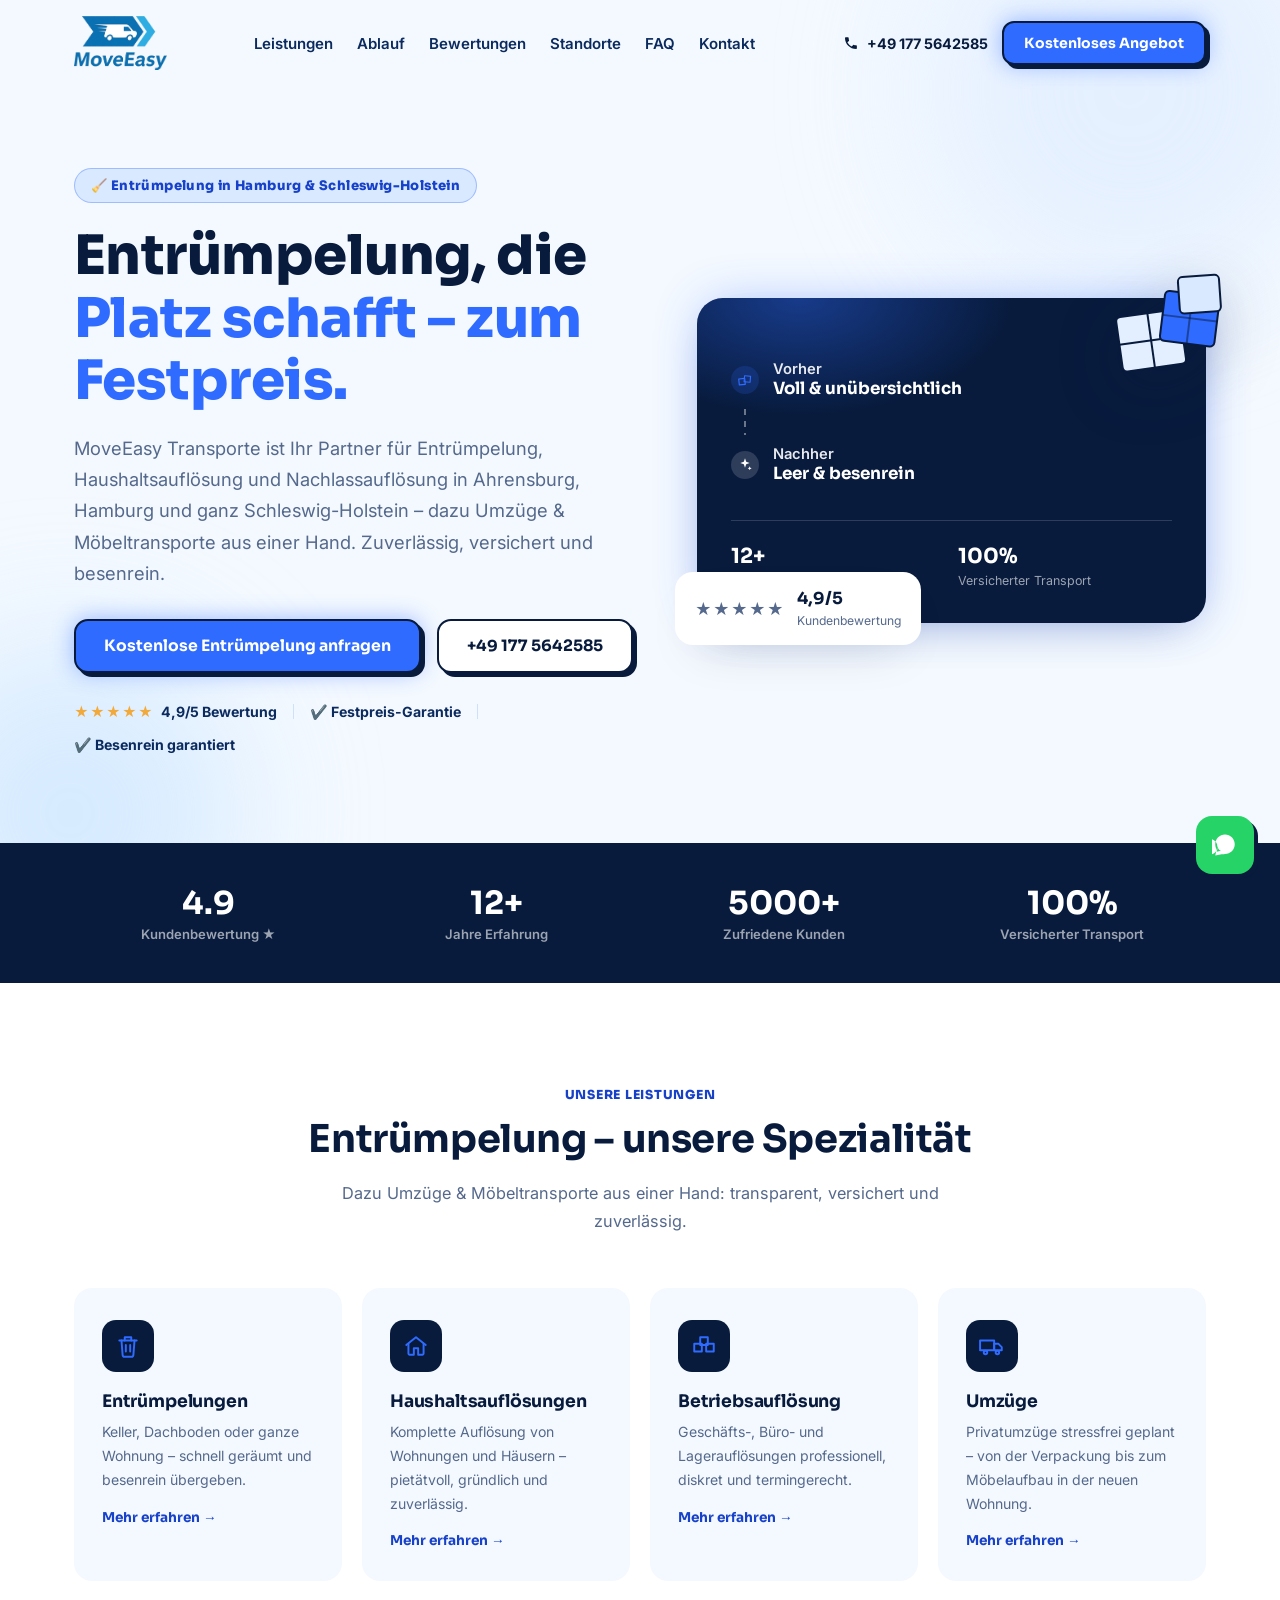
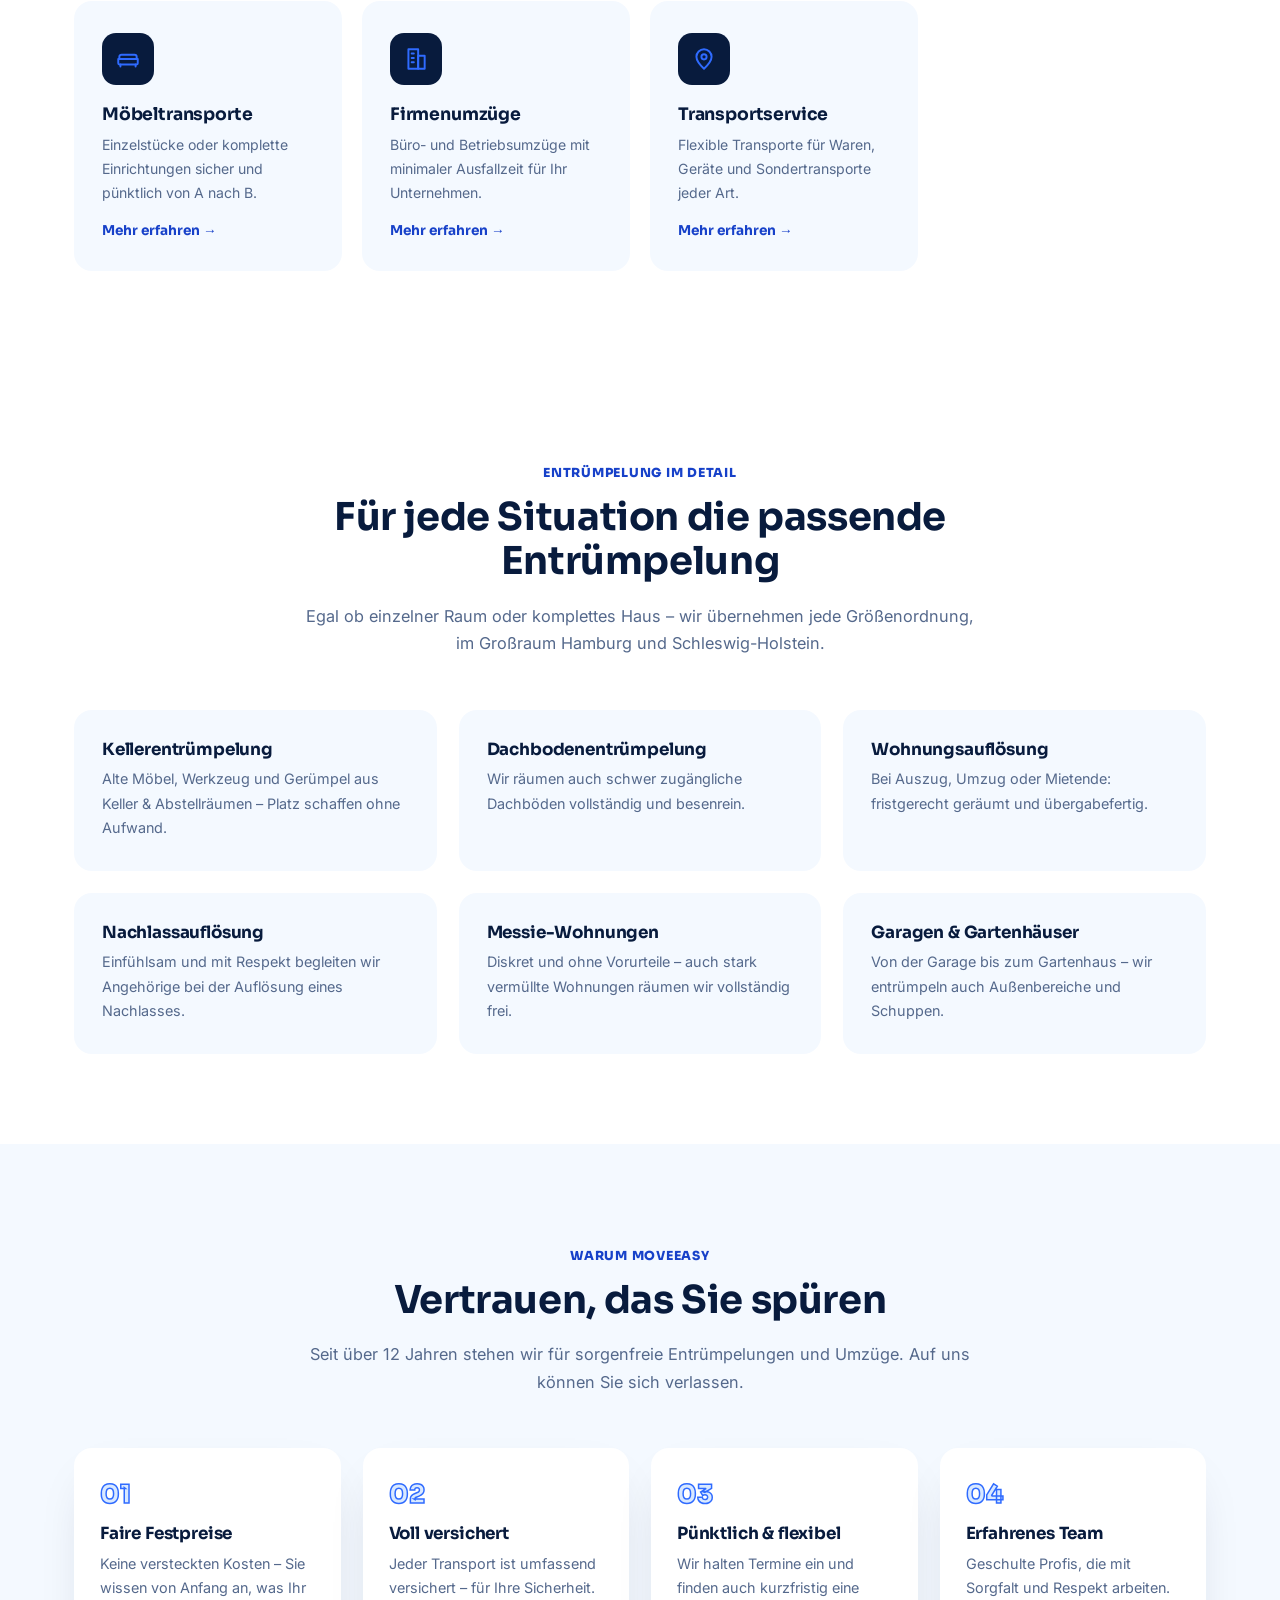
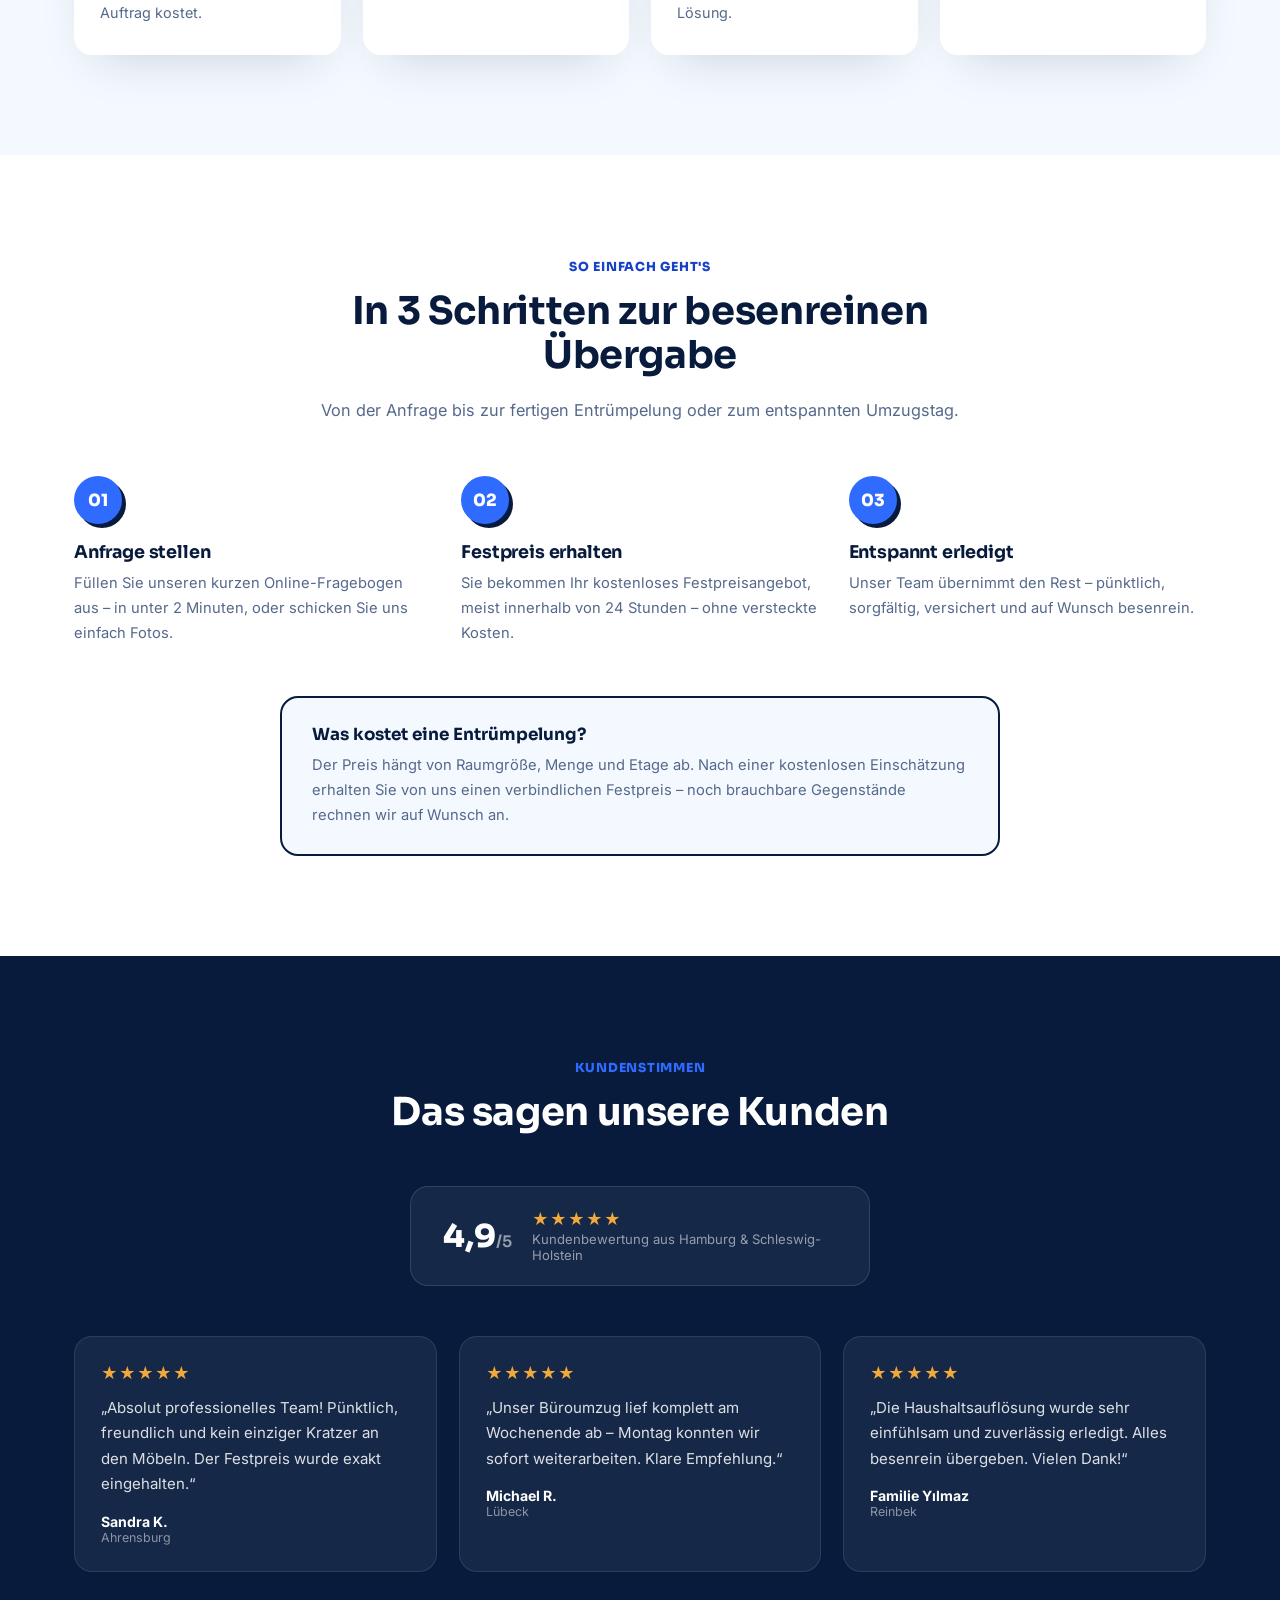
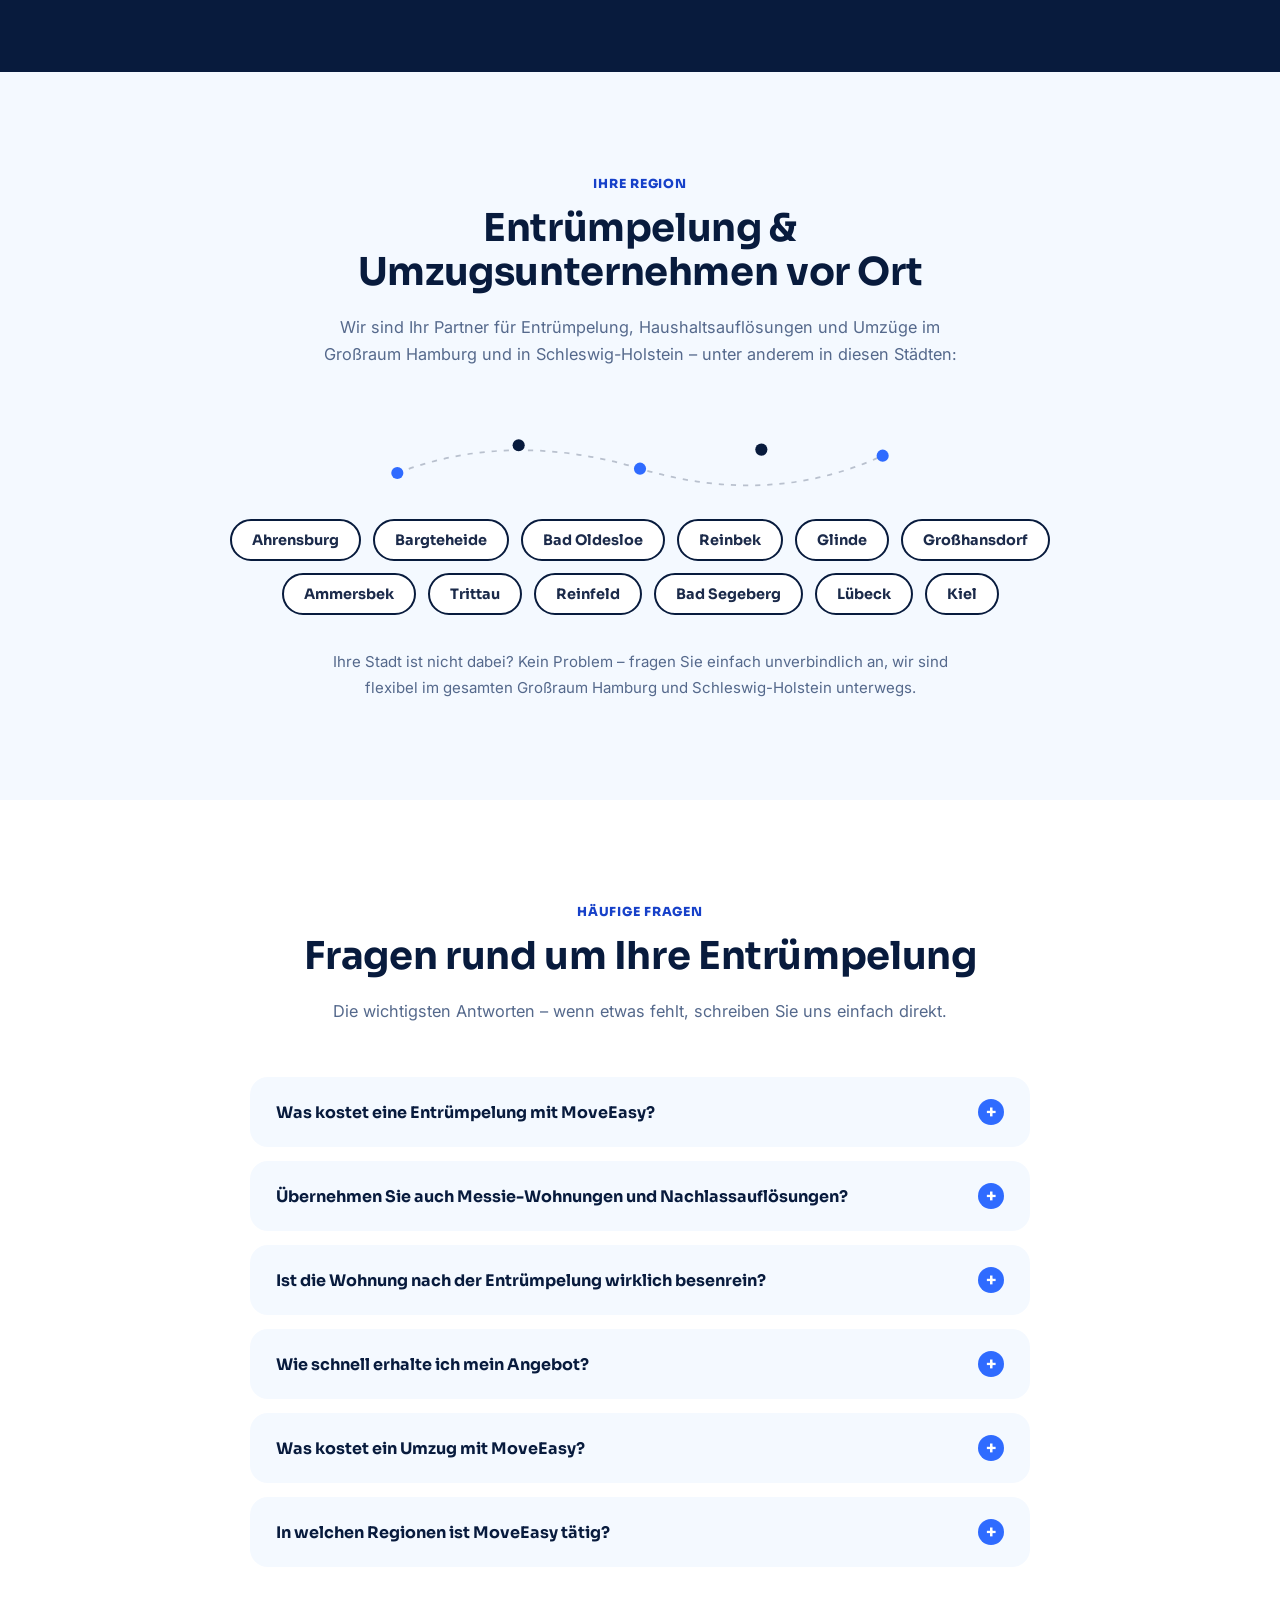
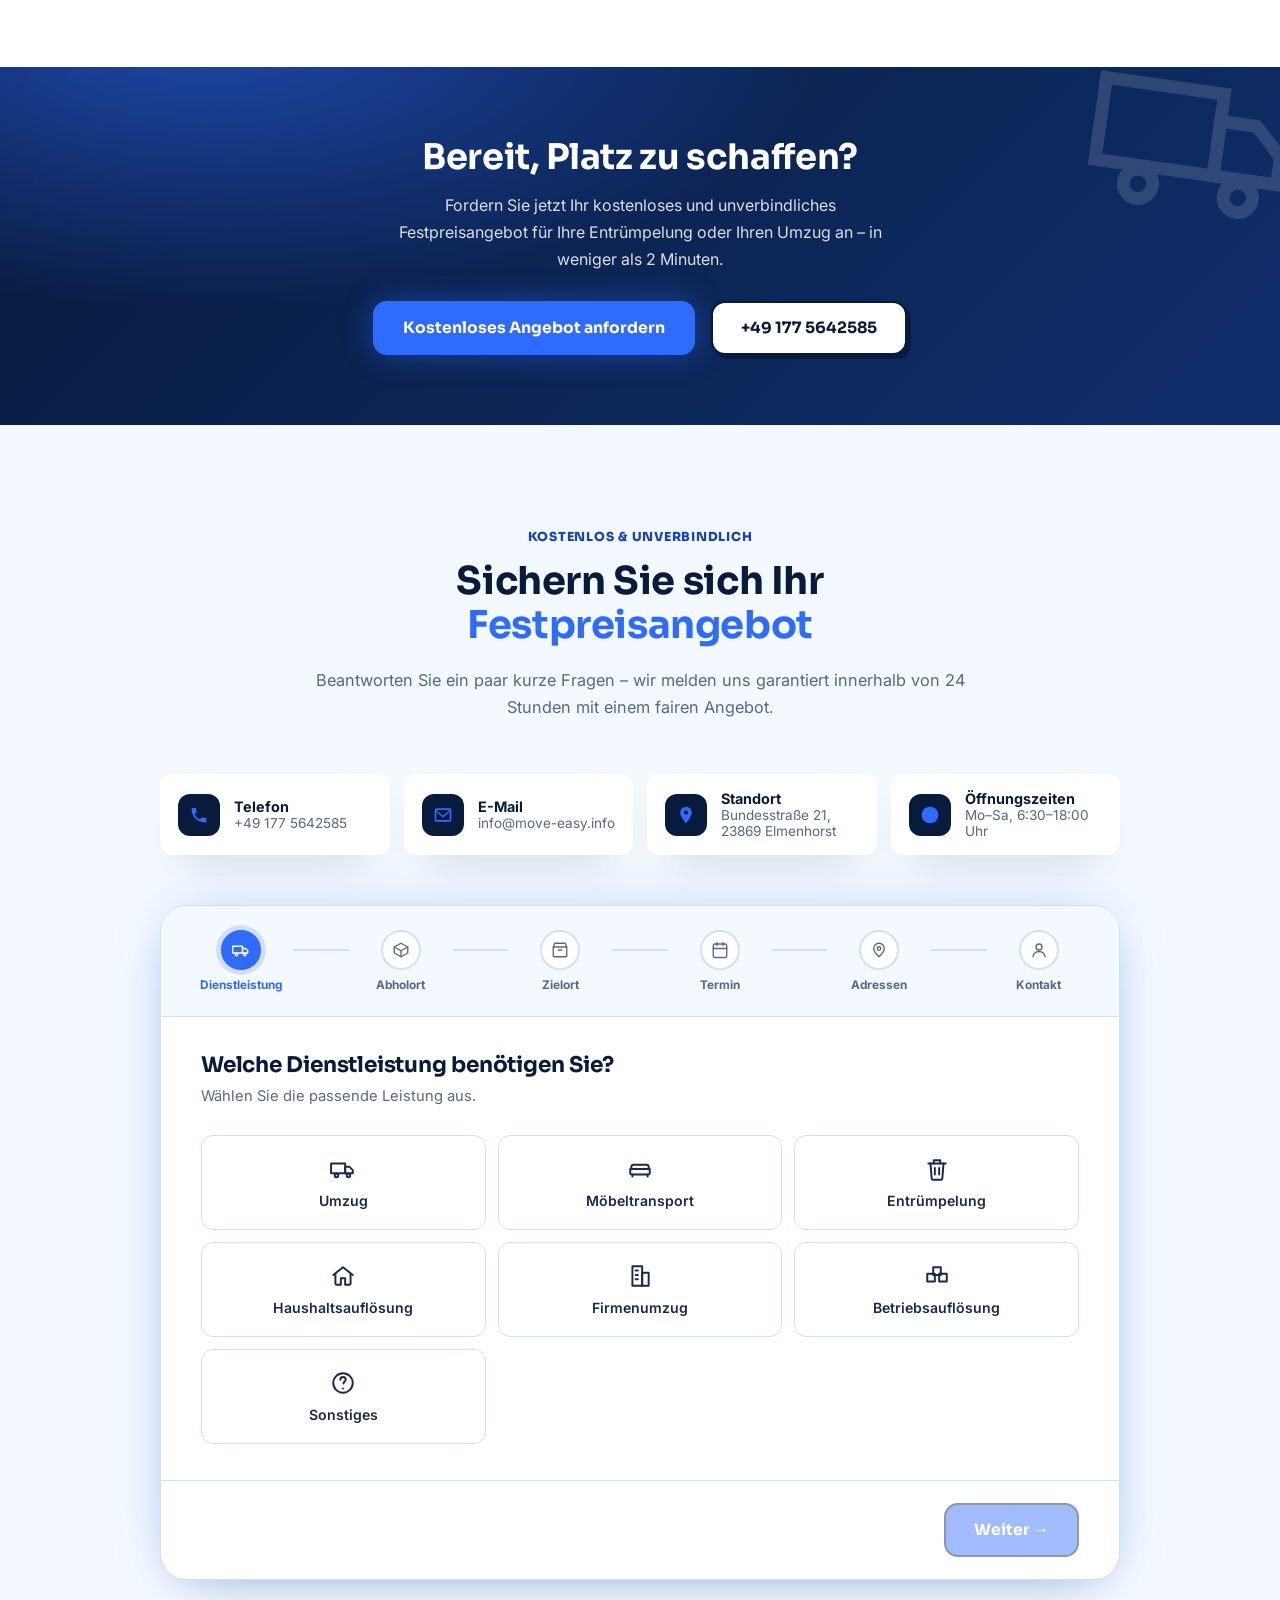
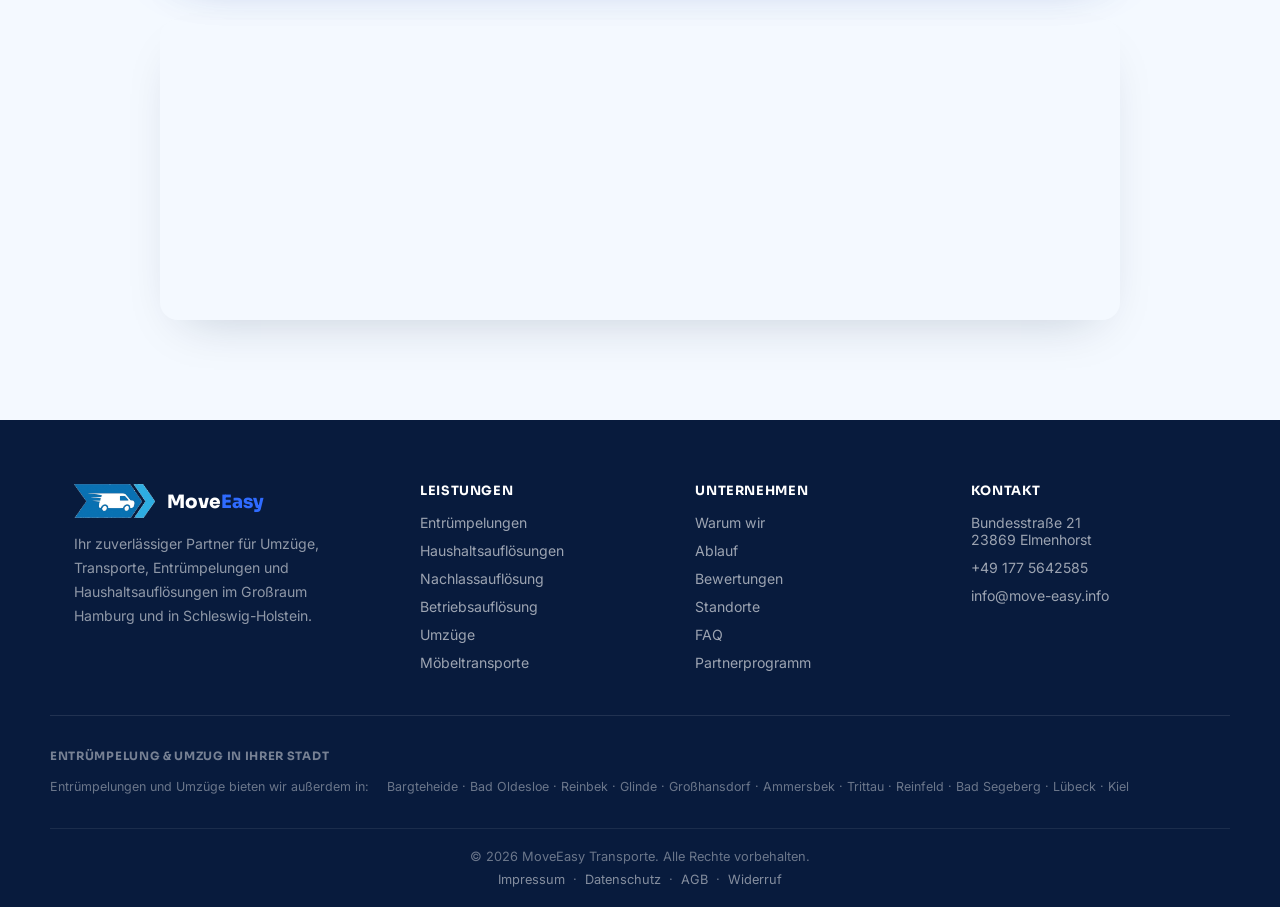
==== commit 4ff37fc2: "Add public partner programme page Eigene Unterseite /partner/ mit Zielgruppen, Ablauf, Provision und" ====
--- a/index.html
+++ b/index.html
@@ -847,6 +847,7 @@
       <a href="#bewertungen">Bewertungen</a>
       <a href="#standorte">Standorte</a>
       <a href="#faq">FAQ</a>
+      <a href="partner/">Partnerprogramm</a>
     </div>
     <div class="footer-col">
       <h4>Kontakt</h4>
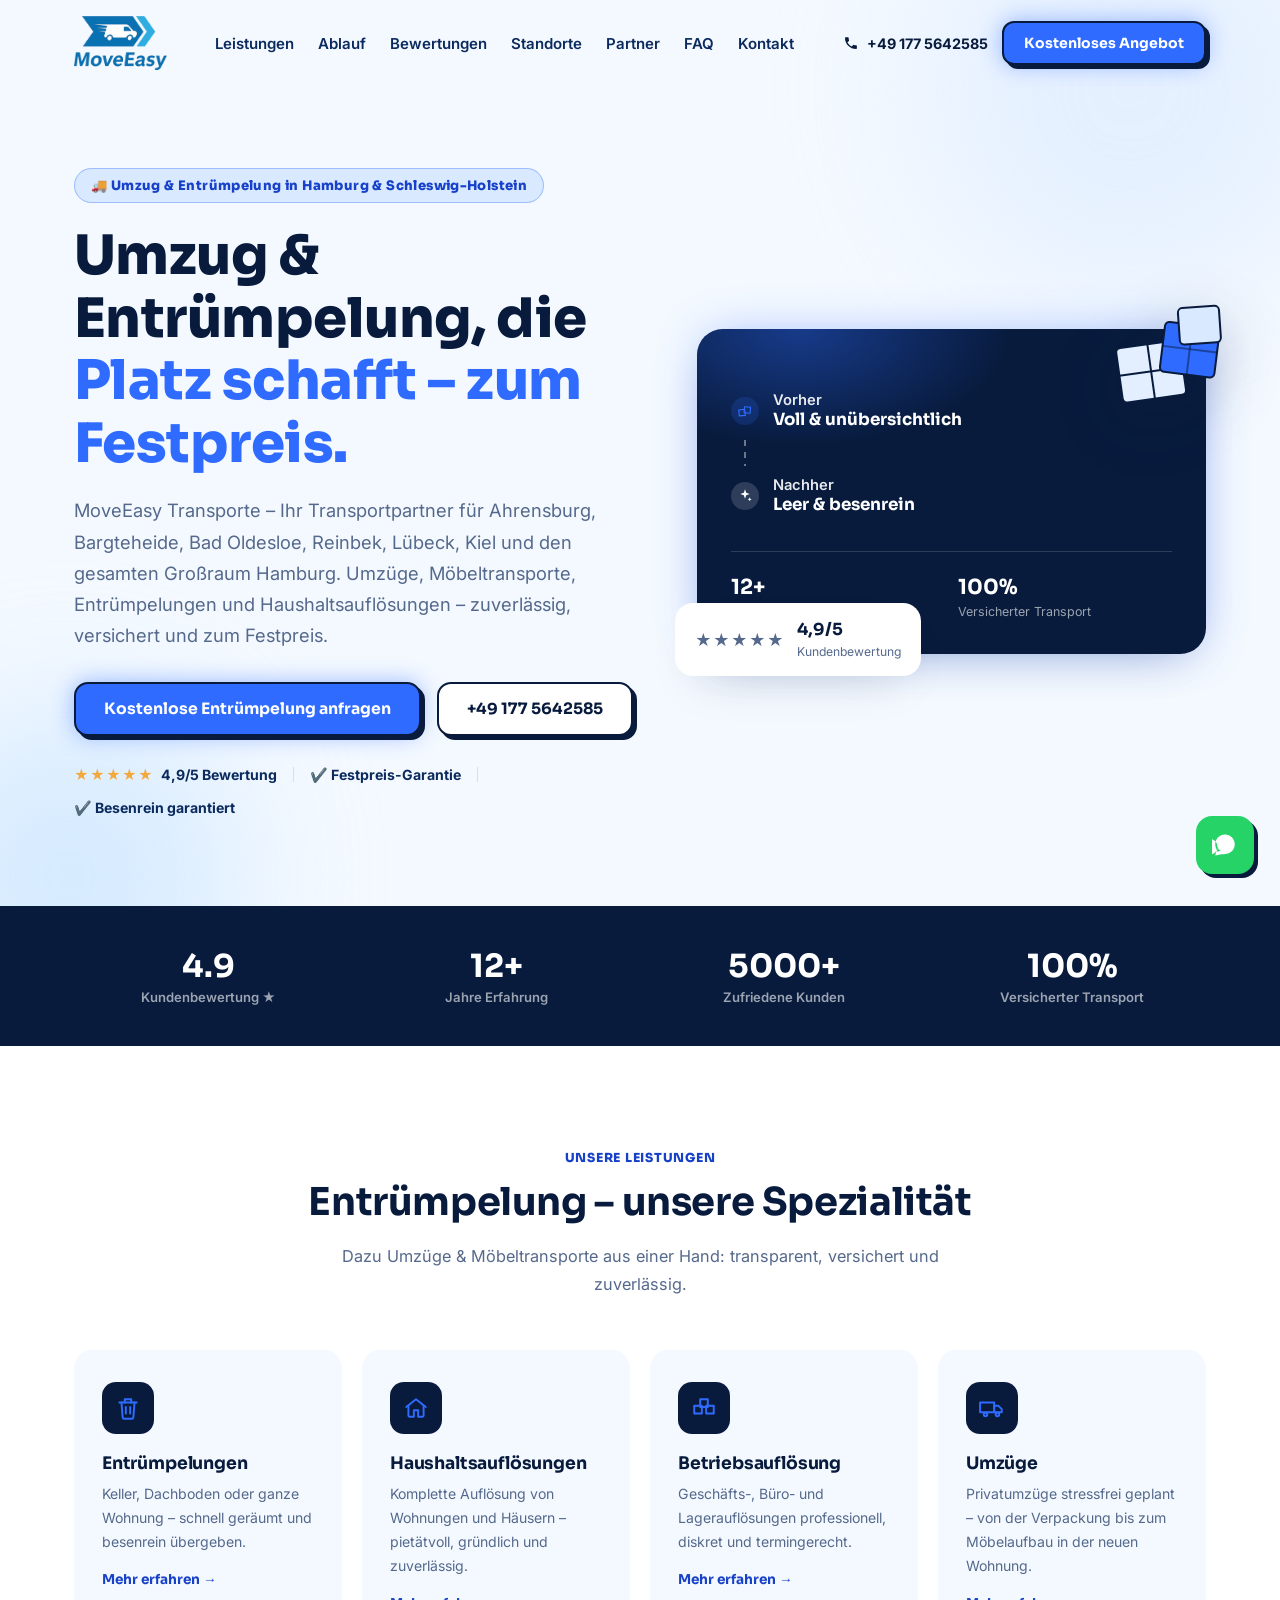
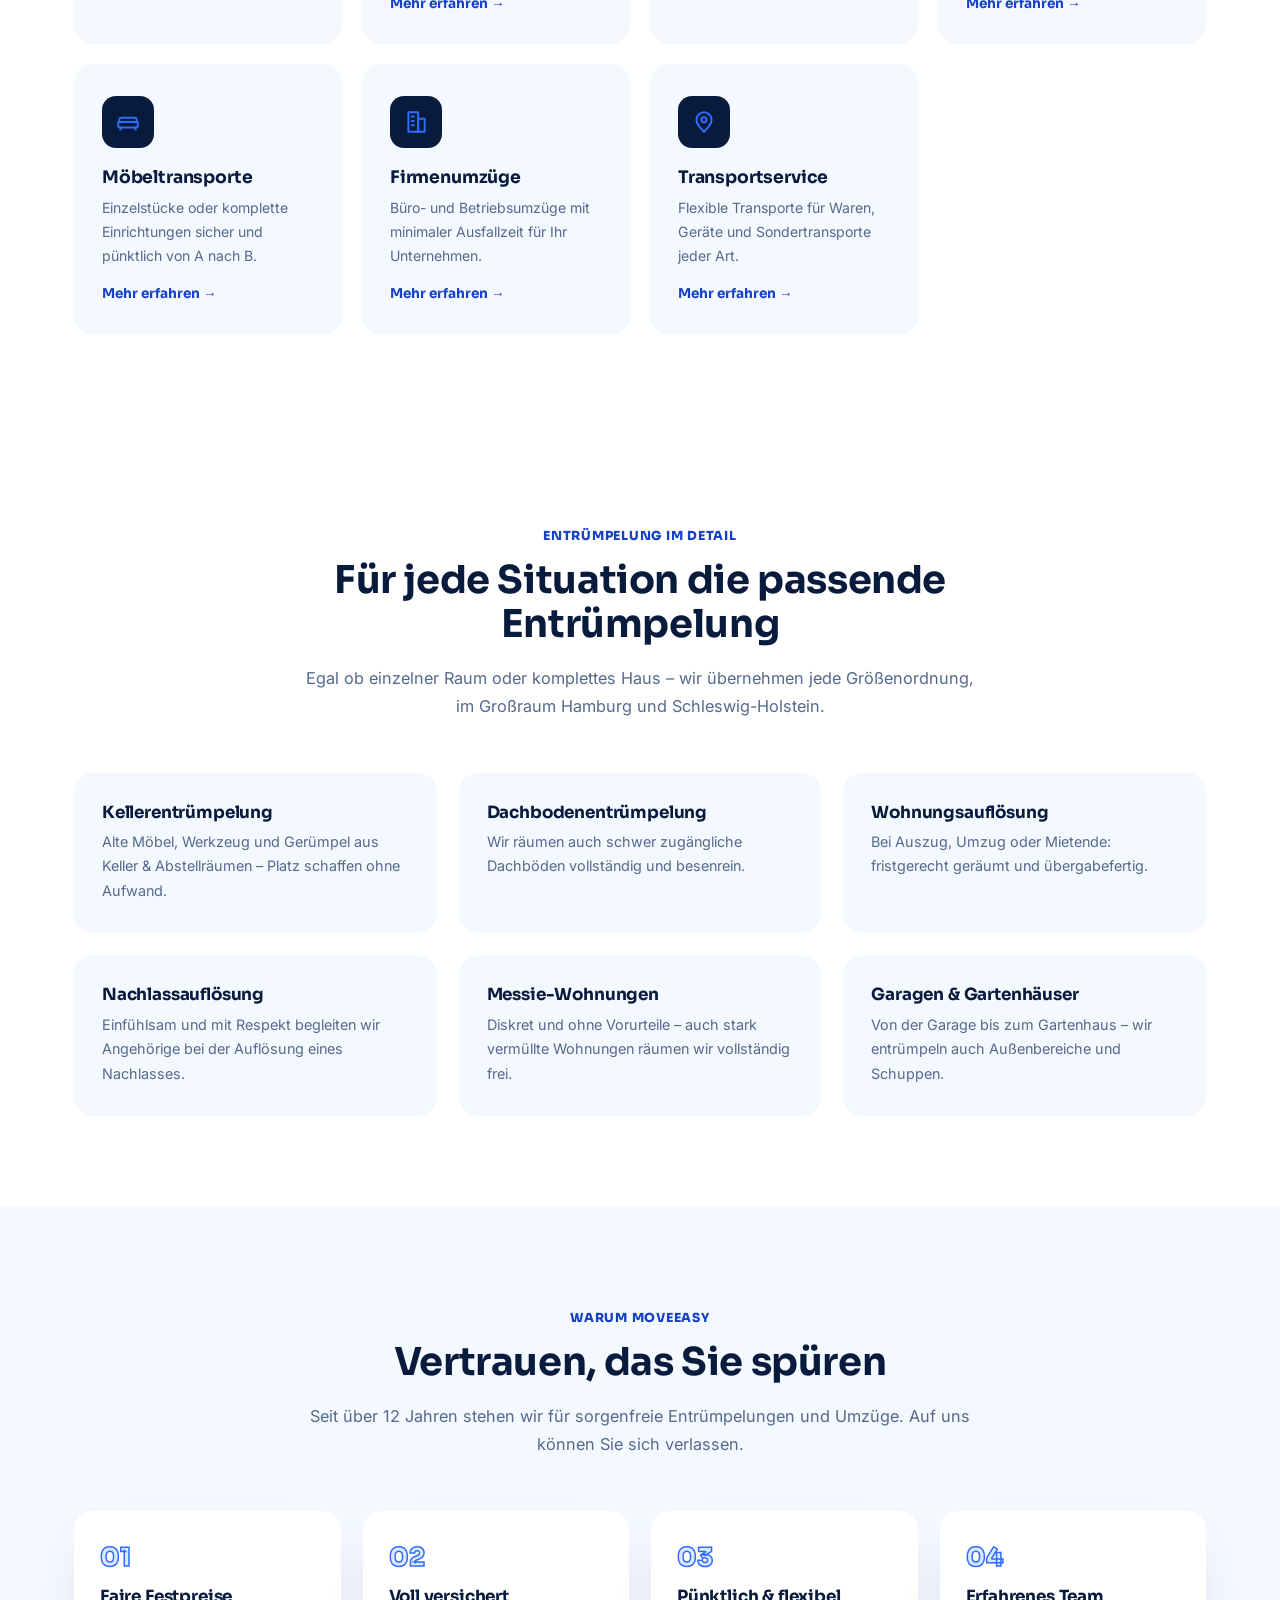
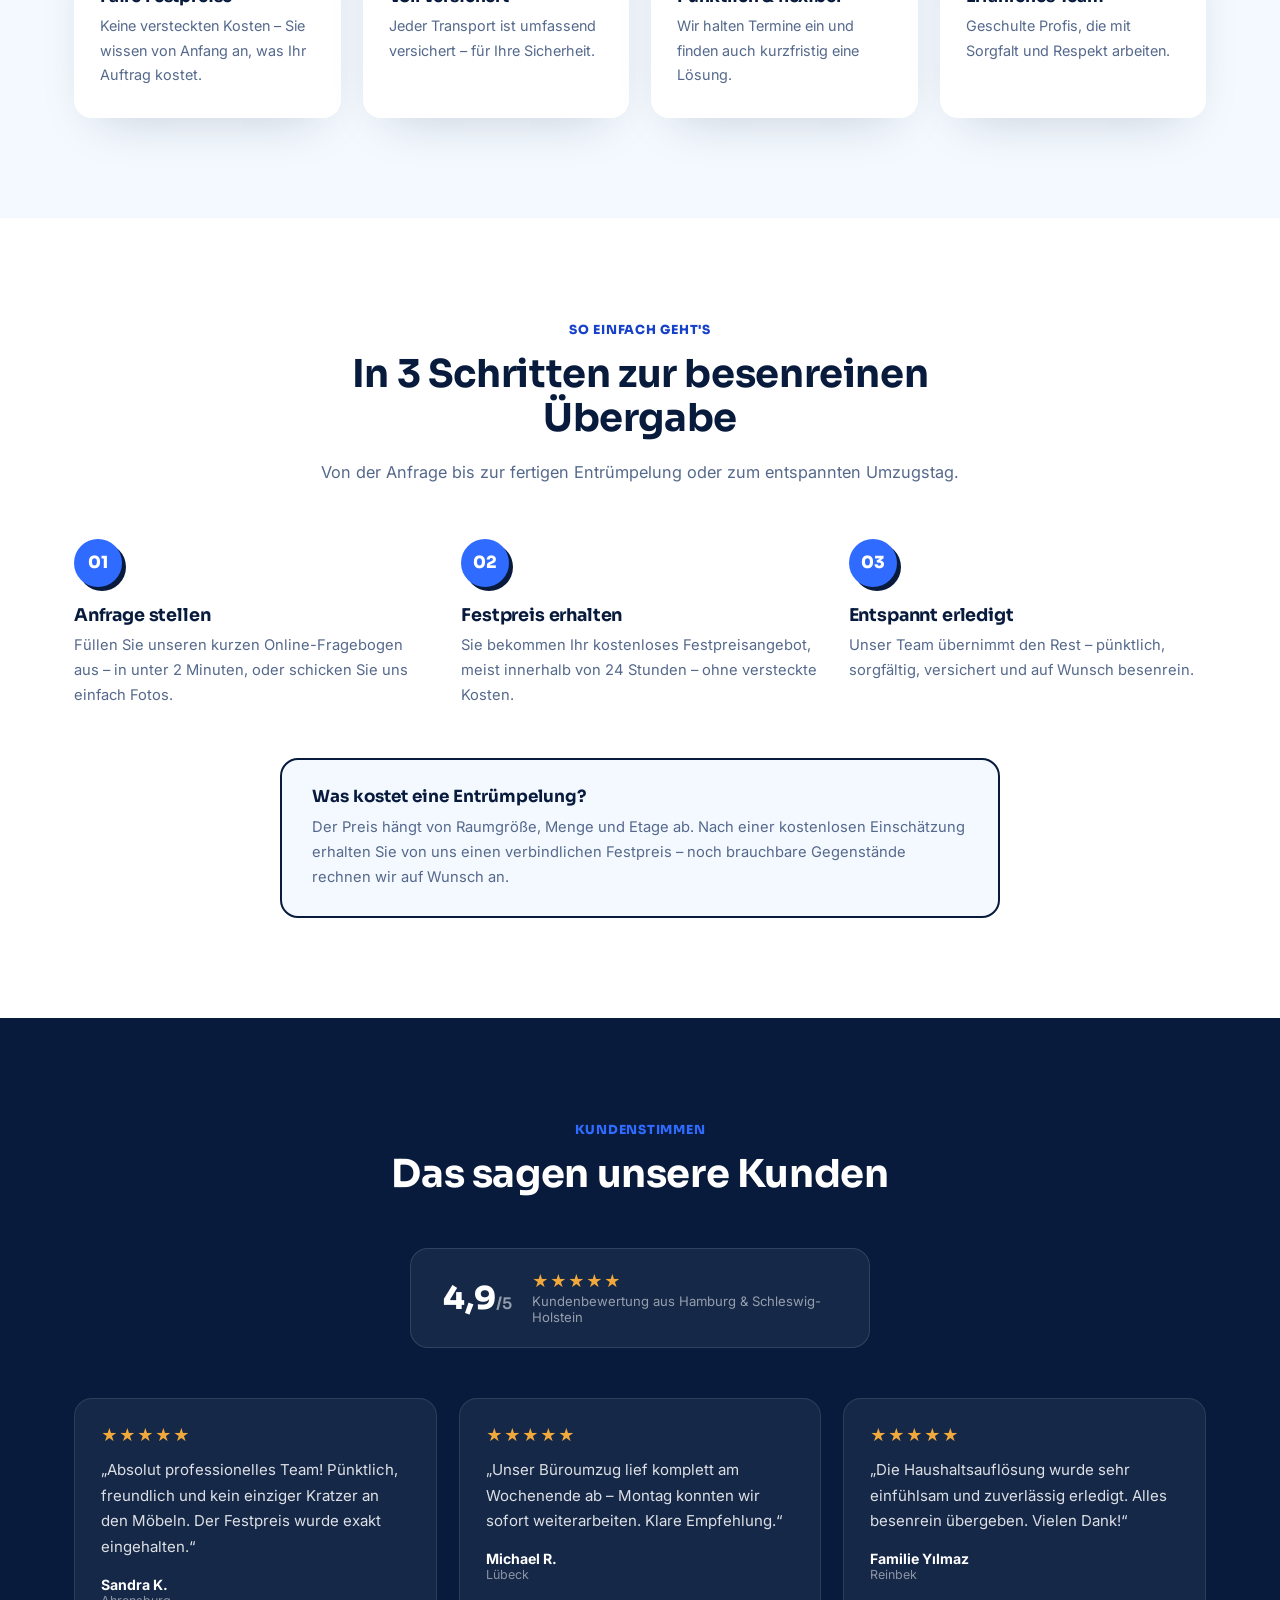
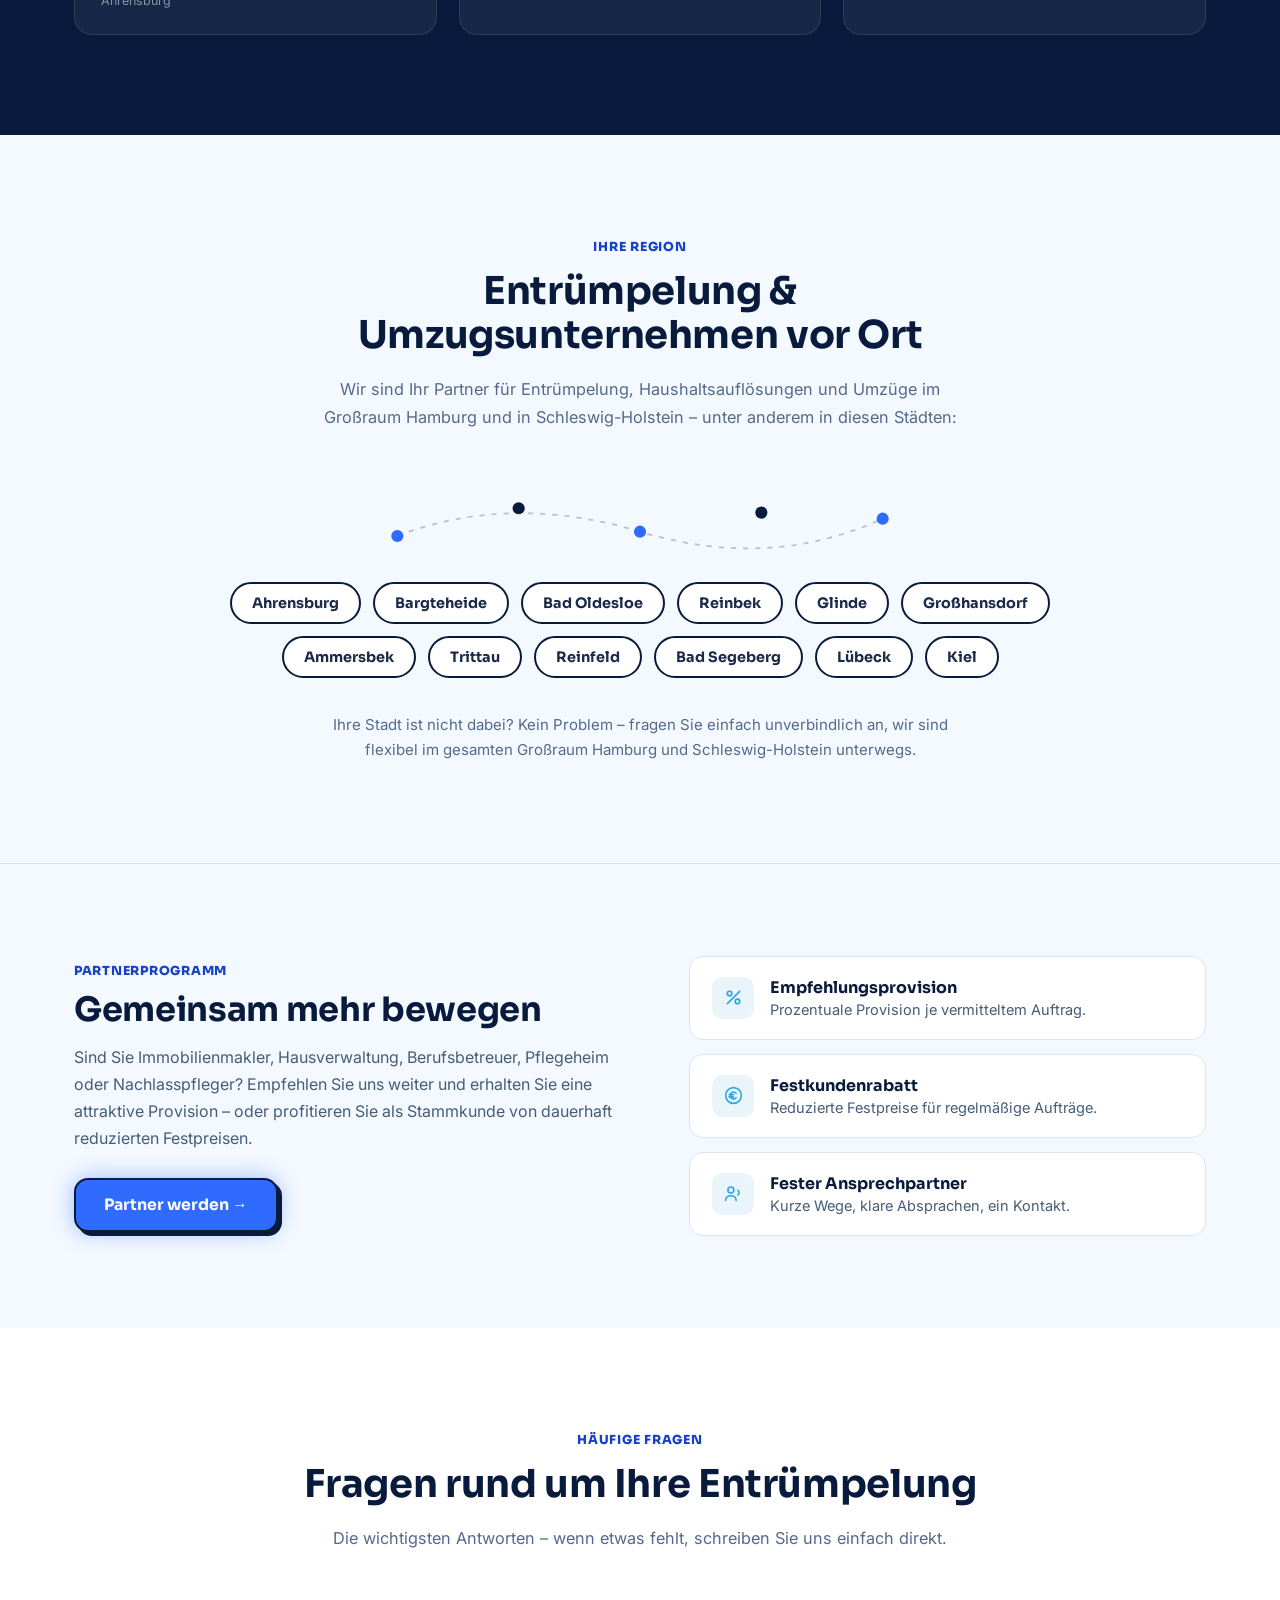
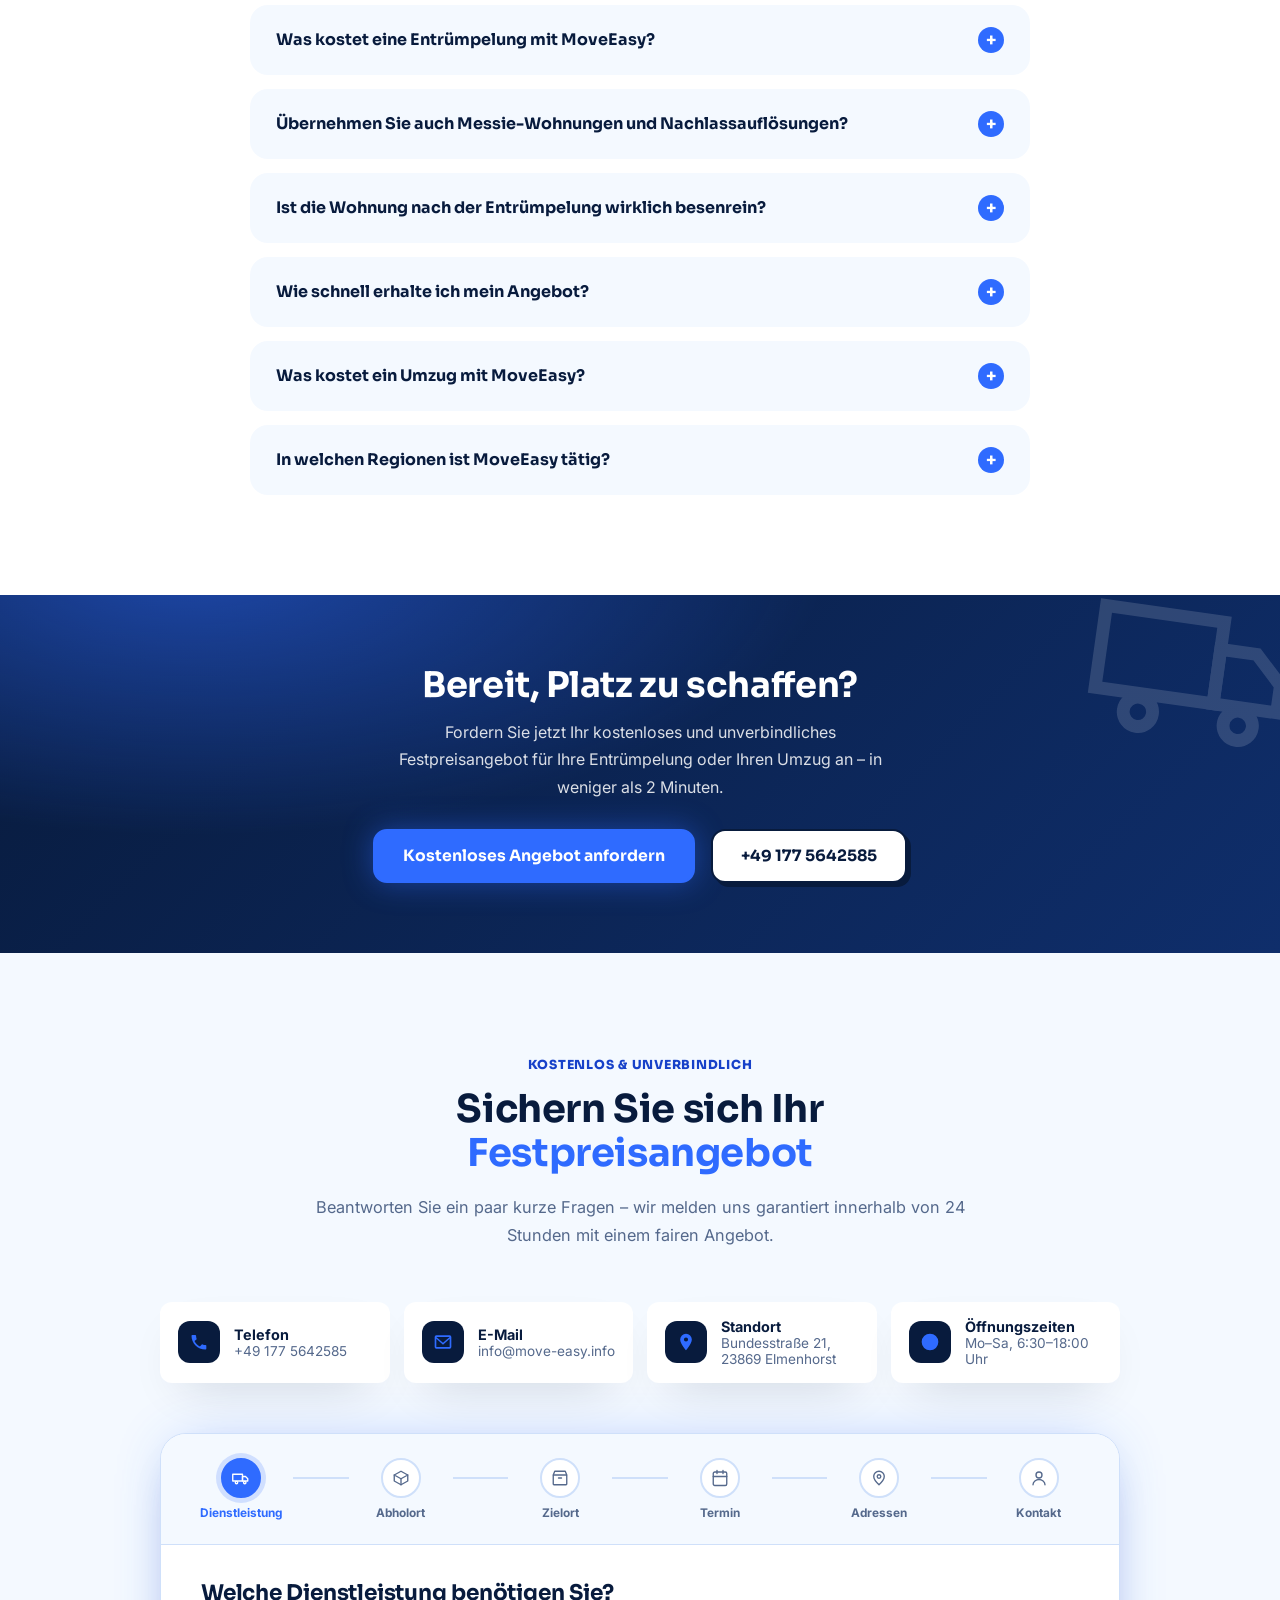
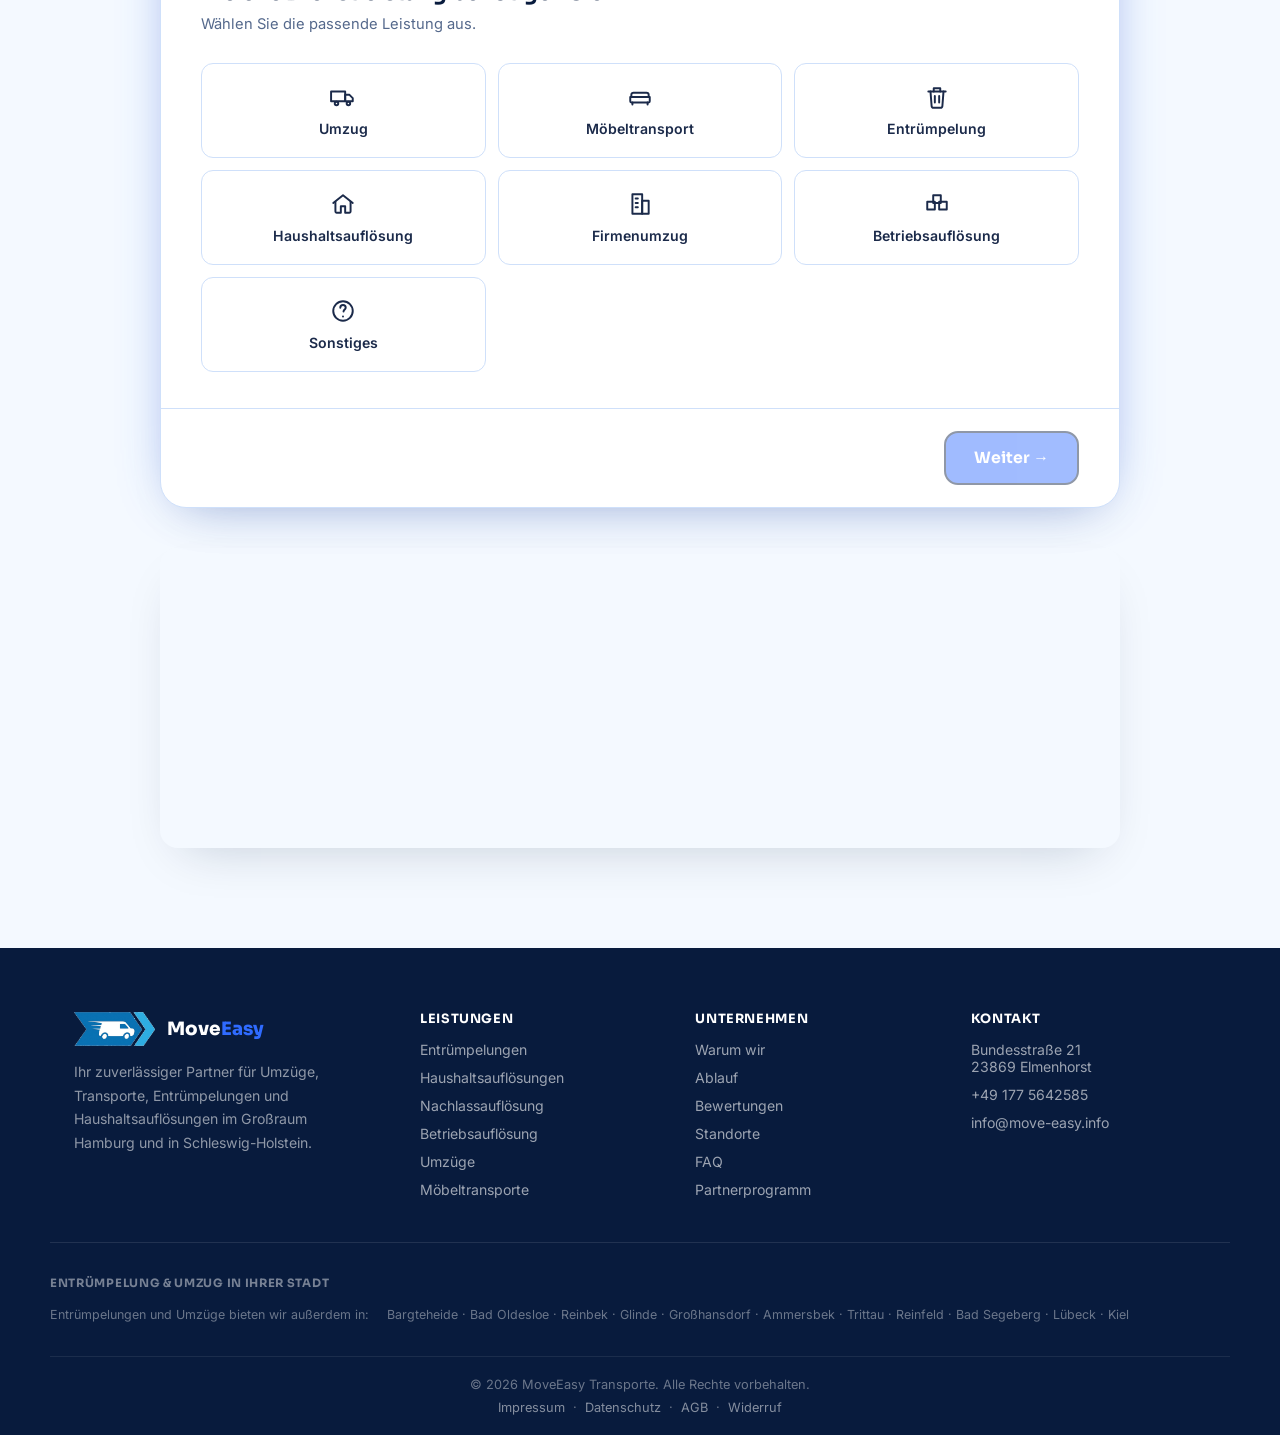
==== commit b69563f9: "Rework partner programme after client feedback Partnerseite nach der Vorlage von move-easy.info neu " ====
--- a/index.html
+++ b/index.html
@@ -3,7 +3,7 @@
 <head>
 <meta charset="UTF-8">
 <meta name="viewport" content="width=device-width, initial-scale=1.0, viewport-fit=cover">
-<title>Entrümpelung Ahrensburg, Hamburg & Schleswig-Holstein | MoveEasy Transporte</title>
+<title>Umzug & Entrümpelung Ahrensburg, Hamburg & Schleswig-Holstein | MoveEasy Transporte</title>
 <meta name="description" content="MoveEasy Transporte – Entrümpelung in Ahrensburg, Hamburg & Schleswig-Holstein: Haushaltsauflösung, Keller, Dachboden, Wohnung & Nachlass. Festpreis, besenrein, voll versichert. Dazu Umzüge & Möbeltransporte. Jetzt kostenloses Angebot in 2 Minuten.">
 <meta name="keywords" content="Entrümpelung Ahrensburg, Entrümpelung Hamburg, Haushaltsauflösung, Kellerentrümpelung, Wohnungsauflösung, Nachlassauflösung, Entrümpelung Kosten, Umzugsunternehmen Ahrensburg, Umzug Hamburg">
 <link rel="icon" type="image/png" sizes="32x32" href="images/favicon-32.png">
@@ -132,6 +132,7 @@
       <a href="#ablauf" class="nav-link">Ablauf</a>
       <a href="#bewertungen" class="nav-link">Bewertungen</a>
       <a href="#standorte" class="nav-link">Standorte</a>
+      <a href="#partnerprogramm" class="nav-link">Partner</a>
       <a href="#faq" class="nav-link">FAQ</a>
       <a href="#kontakt" class="nav-link">Kontakt</a>
     </nav>
@@ -154,9 +155,9 @@
   <div class="hero-blob blob-2"></div>
   <div class="container hero-grid">
     <div class="hero-text">
-      <span class="eyebrow reveal">🧹 Entrümpelung in Hamburg &amp; Schleswig-Holstein</span>
-      <h1 class="hero-title reveal">Entrümpelung, die <span class="hl">Platz schafft – zum Festpreis.</span></h1>
-      <p class="hero-sub reveal">MoveEasy Transporte ist Ihr Partner für Entrümpelung, Haushaltsauflösung und Nachlassauflösung in Ahrensburg, Hamburg und ganz Schleswig-Holstein – dazu Umzüge &amp; Möbeltransporte aus einer Hand. Zuverlässig, versichert und besenrein.</p>
+      <span class="eyebrow reveal">🚚 Umzug &amp; Entrümpelung in Hamburg &amp; Schleswig-Holstein</span>
+      <h1 class="hero-title reveal">Umzug &amp; Entrümpelung, die <span class="hl">Platz schafft – zum Festpreis.</span></h1>
+      <p class="hero-sub reveal">MoveEasy Transporte – Ihr Transportpartner für Ahrensburg, Bargteheide, Bad Oldesloe, Reinbek, Lübeck, Kiel und den gesamten Großraum Hamburg. Umzüge, Möbeltransporte, Entrümpelungen und Haushaltsauflösungen – zuverlässig, versichert und zum Festpreis.</p>
 
       <div class="hero-cta-row reveal">
         <a href="#kontakt" class="btn btn-primary">Kostenlose Entrümpelung anfragen</a>
@@ -461,6 +462,32 @@
       <span class="location-tag">Kiel</span>
     </div>
     <p class="locations-note reveal">Ihre Stadt ist nicht dabei? Kein Problem – fragen Sie einfach unverbindlich an, wir sind flexibel im gesamten Großraum Hamburg und Schleswig-Holstein unterwegs.</p>
+  </div>
+</section>
+
+<!-- ===== PARTNERPROGRAMM ===== -->
+<section class="partnerband" id="partnerprogramm">
+  <div class="container partnerband-grid">
+    <div class="reveal">
+      <span class="kicker">Partnerprogramm</span>
+      <h2>Gemeinsam mehr bewegen</h2>
+      <p class="pb-lead">Sind Sie Immobilienmakler, Hausverwaltung, Berufsbetreuer, Pflegeheim oder Nachlasspfleger? Empfehlen Sie uns weiter und erhalten Sie eine attraktive Provision &ndash; oder profitieren Sie als Stammkunde von dauerhaft reduzierten Festpreisen.</p>
+      <a href="partner/" class="btn btn-primary">Partner werden &rarr;</a>
+    </div>
+    <div class="pb-cards reveal">
+      <div class="pb-card">
+        <i><svg viewBox="0 0 24 24" fill="none" stroke="currentColor" stroke-width="1.9" stroke-linecap="round"><path d="M19 5L5 19"/><circle cx="7.5" cy="7.5" r="2.6"/><circle cx="16.5" cy="16.5" r="2.6"/></svg></i>
+        <span><b>Empfehlungsprovision</b><span>Prozentuale Provision je vermitteltem Auftrag.</span></span>
+      </div>
+      <div class="pb-card">
+        <i><svg viewBox="0 0 24 24" fill="none" stroke="currentColor" stroke-width="1.8" stroke-linecap="round" stroke-linejoin="round"><circle cx="12" cy="12" r="9"/><path d="M15 9.5c-.6-1-1.8-1.6-3-1.6-1.9 0-3.2 1.4-3.2 4.1s1.3 4.1 3.2 4.1c1.2 0 2.4-.6 3-1.6"/><path d="M7 11h5M7 13.6h5"/></svg></i>
+        <span><b>Festkundenrabatt</b><span>Reduzierte Festpreise f&uuml;r regelm&auml;&szlig;ige Auftr&auml;ge.</span></span>
+      </div>
+      <div class="pb-card">
+        <i><svg viewBox="0 0 24 24" fill="none" stroke="currentColor" stroke-width="1.8" stroke-linecap="round" stroke-linejoin="round"><circle cx="9" cy="8" r="3.4"/><path d="M3 20c0-3.4 2.7-5.6 6-5.6s6 2.2 6 5.6"/><path d="M17 8.5a3 3 0 010 5"/></svg></i>
+        <span><b>Fester Ansprechpartner</b><span>Kurze Wege, klare Absprachen, ein Kontakt.</span></span>
+      </div>
+    </div>
   </div>
 </section>
 
--- a/styles.css
+++ b/styles.css
@@ -31,6 +31,10 @@
 
   --shadow-soft: 0 20px 50px -24px rgba(8,27,61,.22);
   --shadow-pop: 4px 4px 0 var(--espresso-950);
+
+  --pb-bg:#f4f9ff; --pb-card:#fff; --pb-rule:#dbe5f0;
+  --pb-acc:#29a8e0; --pb-tint:#eaf4fb; --pb-ink: var(--espresso-950);
+  --pb-soft:#465c78; --pb-head: var(--font-head);
 
   --ease: cubic-bezier(.16,.84,.44,1);
 }
@@ -486,3 +490,26 @@
   *{ animation-duration: .001ms !important; animation-iteration-count: 1 !important; transition-duration: .001ms !important; }
   html{ scroll-behavior:auto; }
 }
+
+/* ---------- Partnerprogramm-Teaser ---------- */
+.partnerband{ padding: 92px 0; background: var(--pb-bg); border-top:1px solid var(--pb-rule); }
+.partnerband-grid{ display:grid; grid-template-columns: 1.05fr .95fr; gap:44px; align-items:center; }
+.partnerband .kicker{ margin-bottom:12px; }
+.partnerband h2{ font-size: clamp(1.5rem,3vw,2.1rem); margin-bottom:14px; }
+.partnerband p.pb-lead{ color: var(--pb-soft); font-size:1rem; max-width:54ch; margin-bottom:26px; }
+.pb-cards{ display:grid; gap:14px; }
+.pb-card{
+  display:flex; gap:16px; align-items:flex-start;
+  background: var(--pb-card); border:1px solid var(--pb-rule); border-radius:14px; padding:20px 22px;
+  transition: transform .25s ease, border-color .25s ease;
+}
+.pb-card:hover{ transform: translateY(-4px); border-color: var(--pb-acc); }
+.pb-card i{
+  width:42px; height:42px; border-radius:11px; flex-shrink:0;
+  background: var(--pb-tint); color: var(--pb-acc);
+  display:flex; align-items:center; justify-content:center;
+}
+.pb-card svg{ width:21px; height:21px; }
+.pb-card b{ display:block; font-family: var(--pb-head); font-size:1rem; margin-bottom:3px; color: var(--pb-ink); }
+.pb-card span{ font-size:.91rem; color: var(--pb-soft); }
+@media (max-width: 880px){ .partnerband-grid{ grid-template-columns:1fr; gap:30px; } }
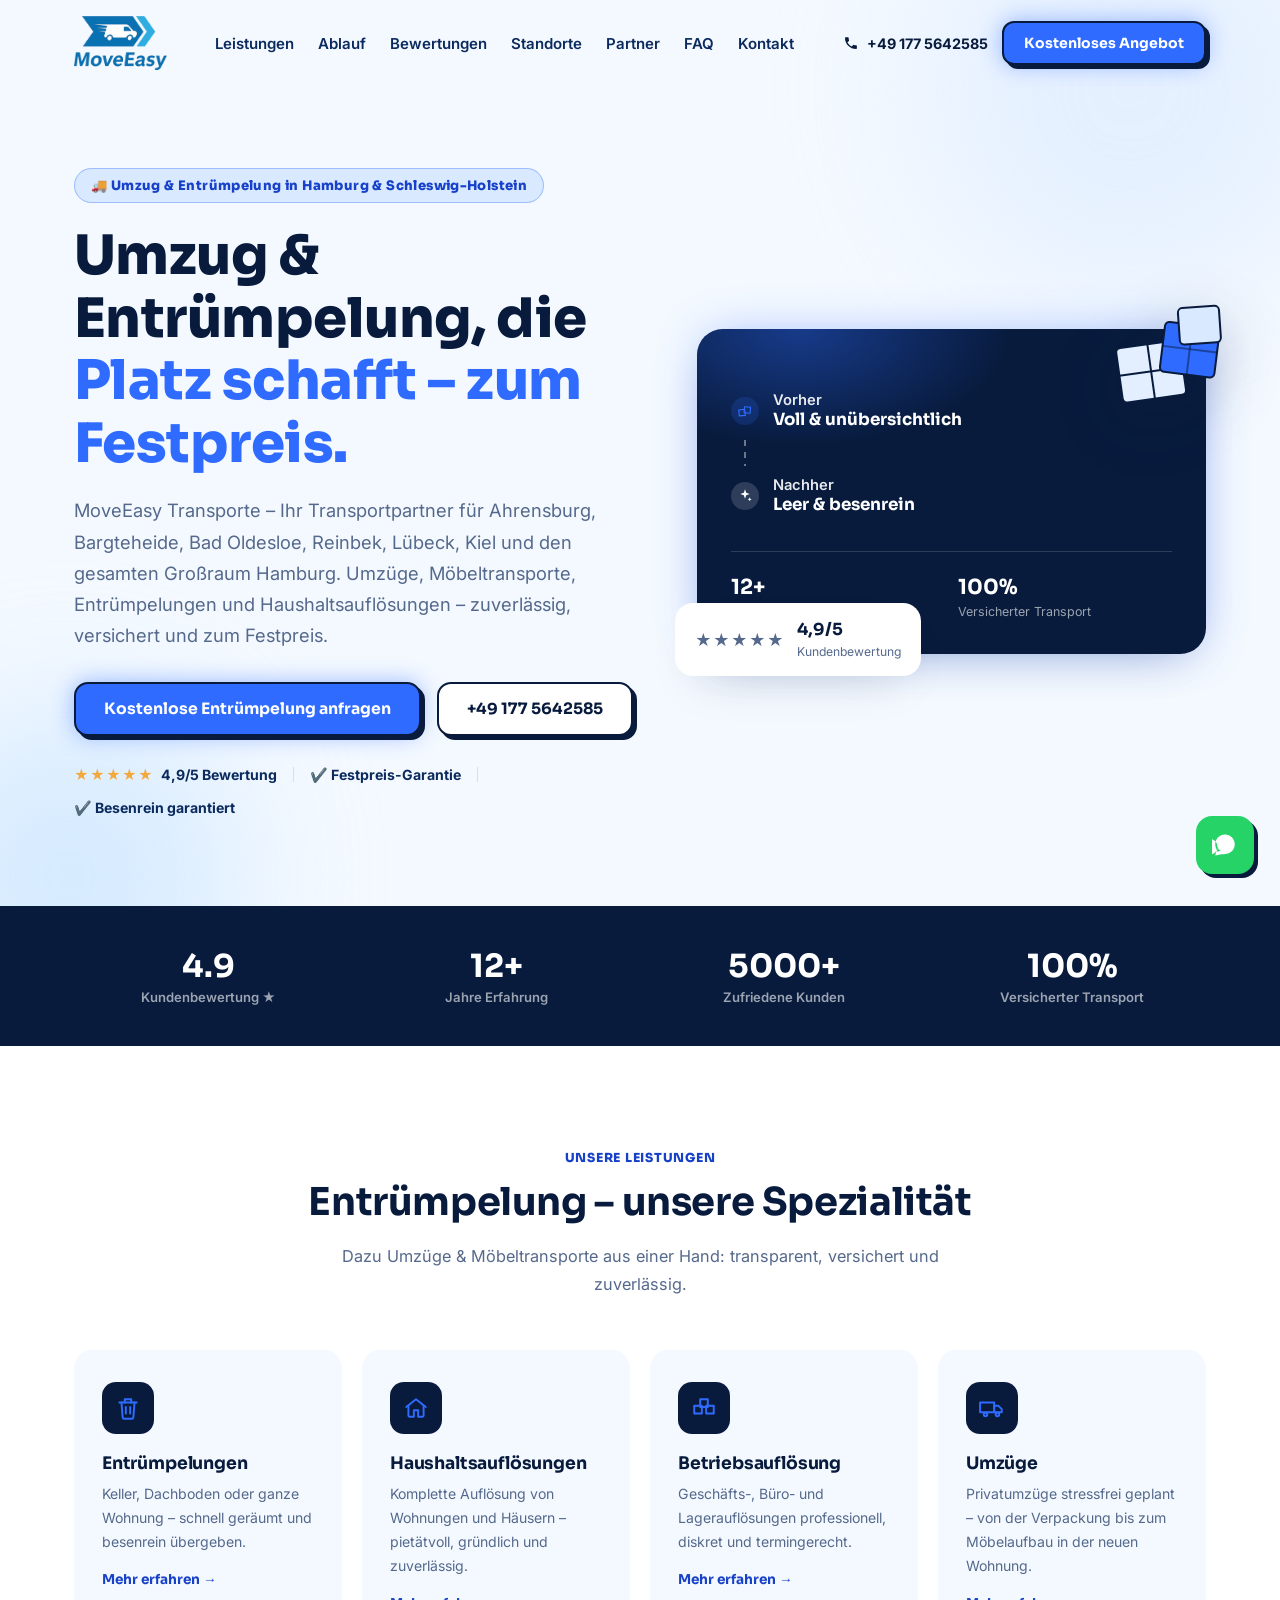
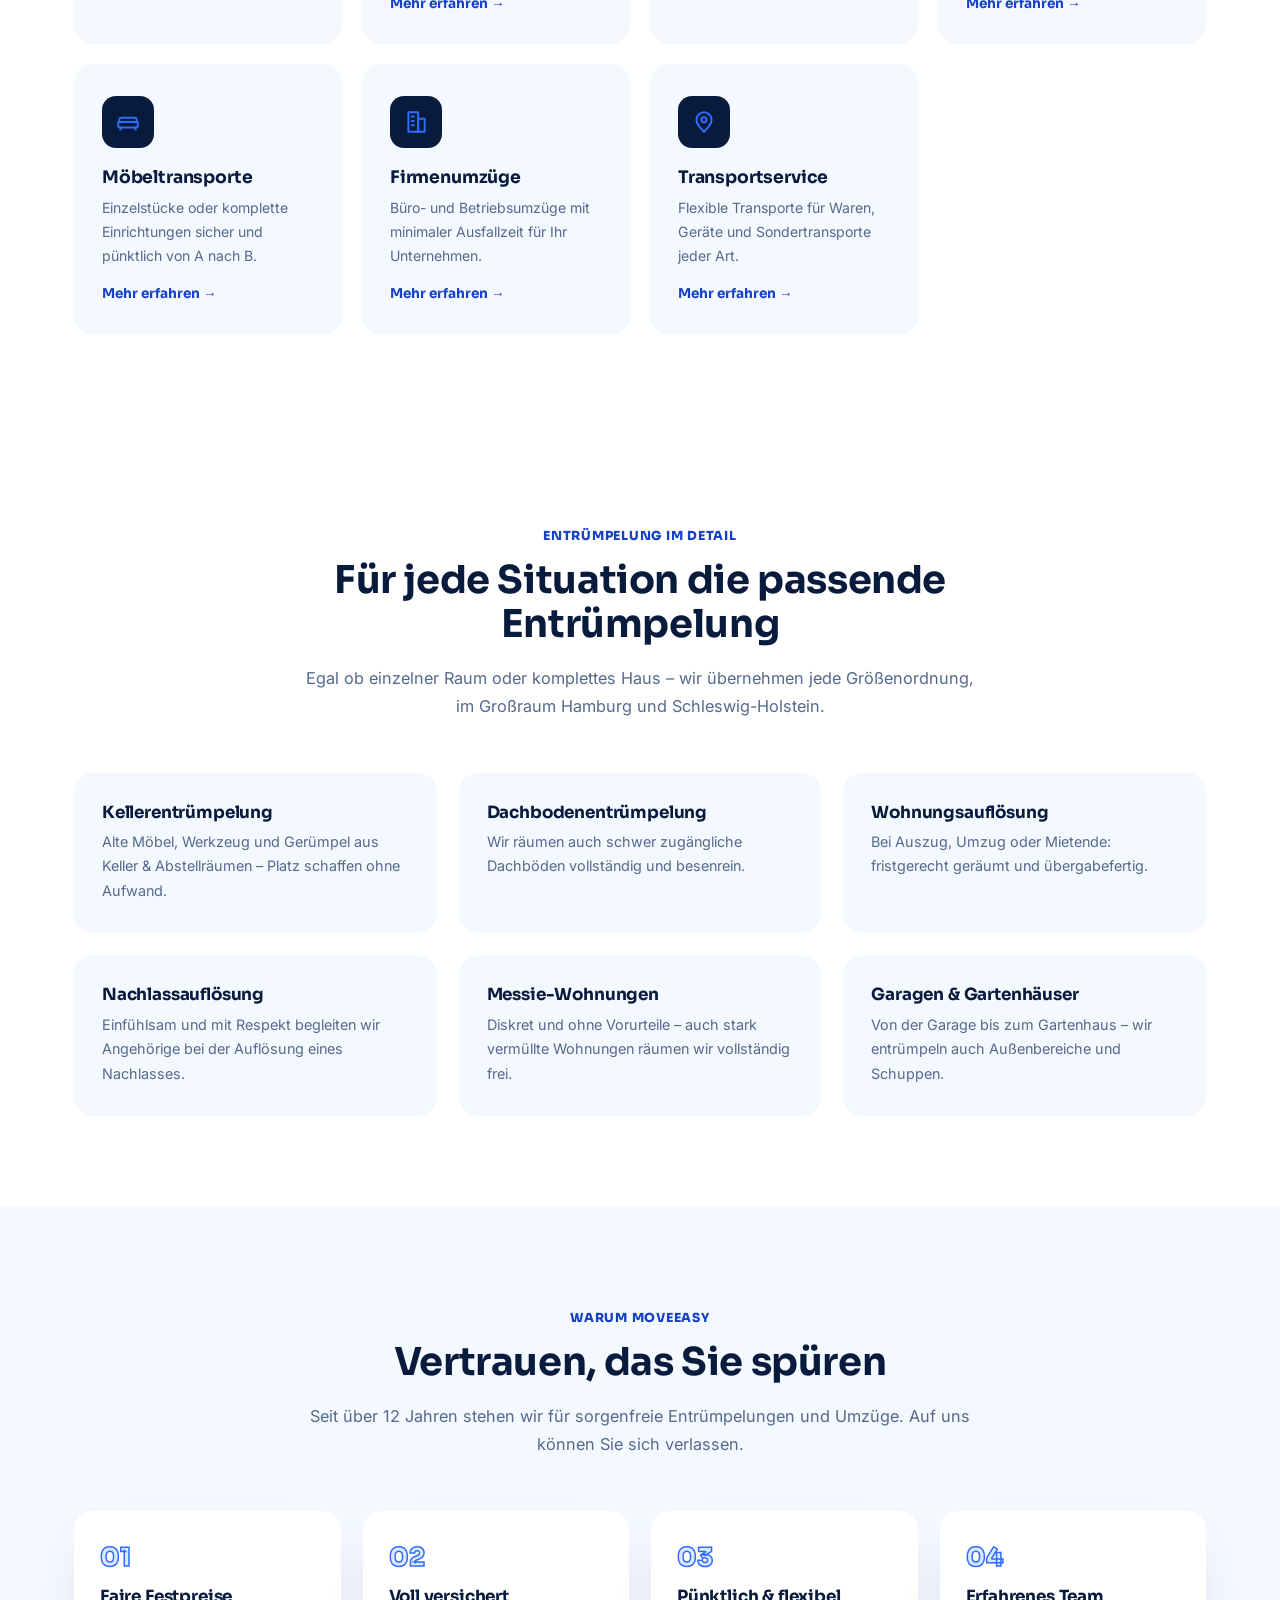
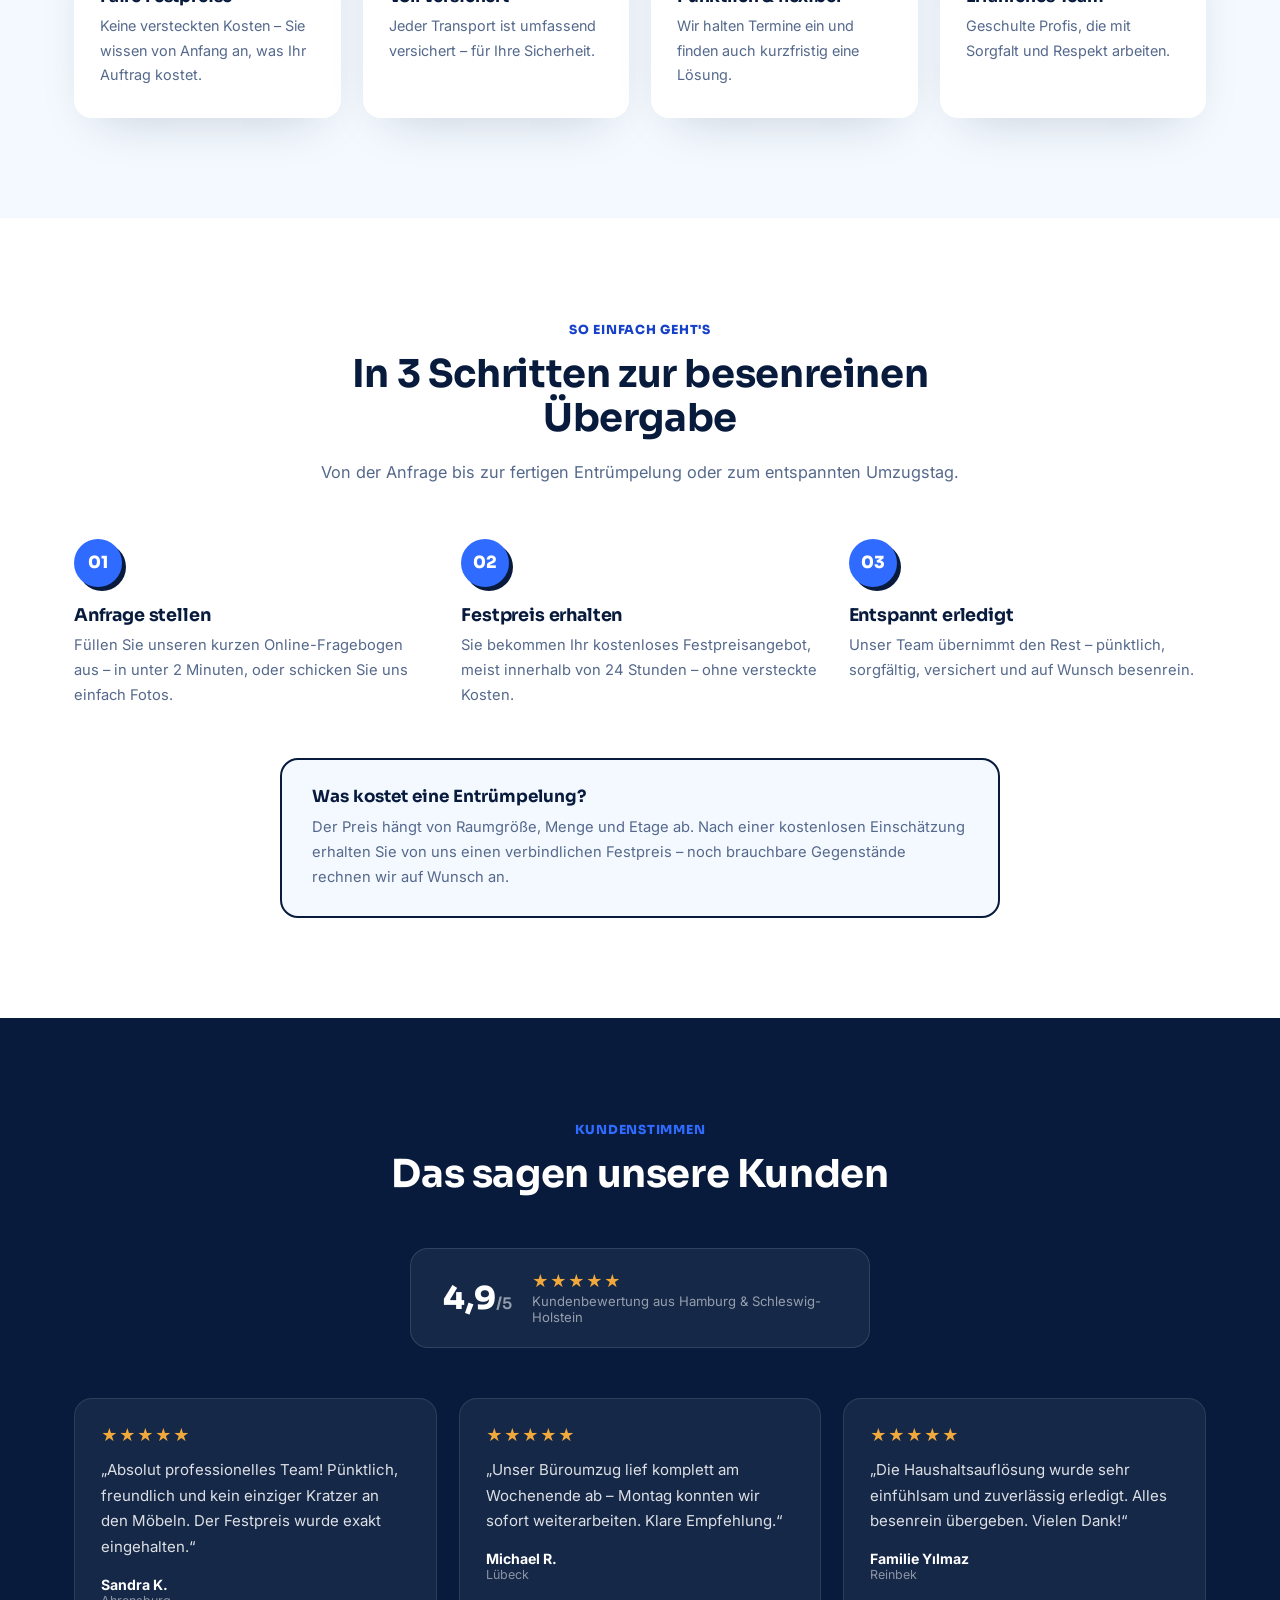
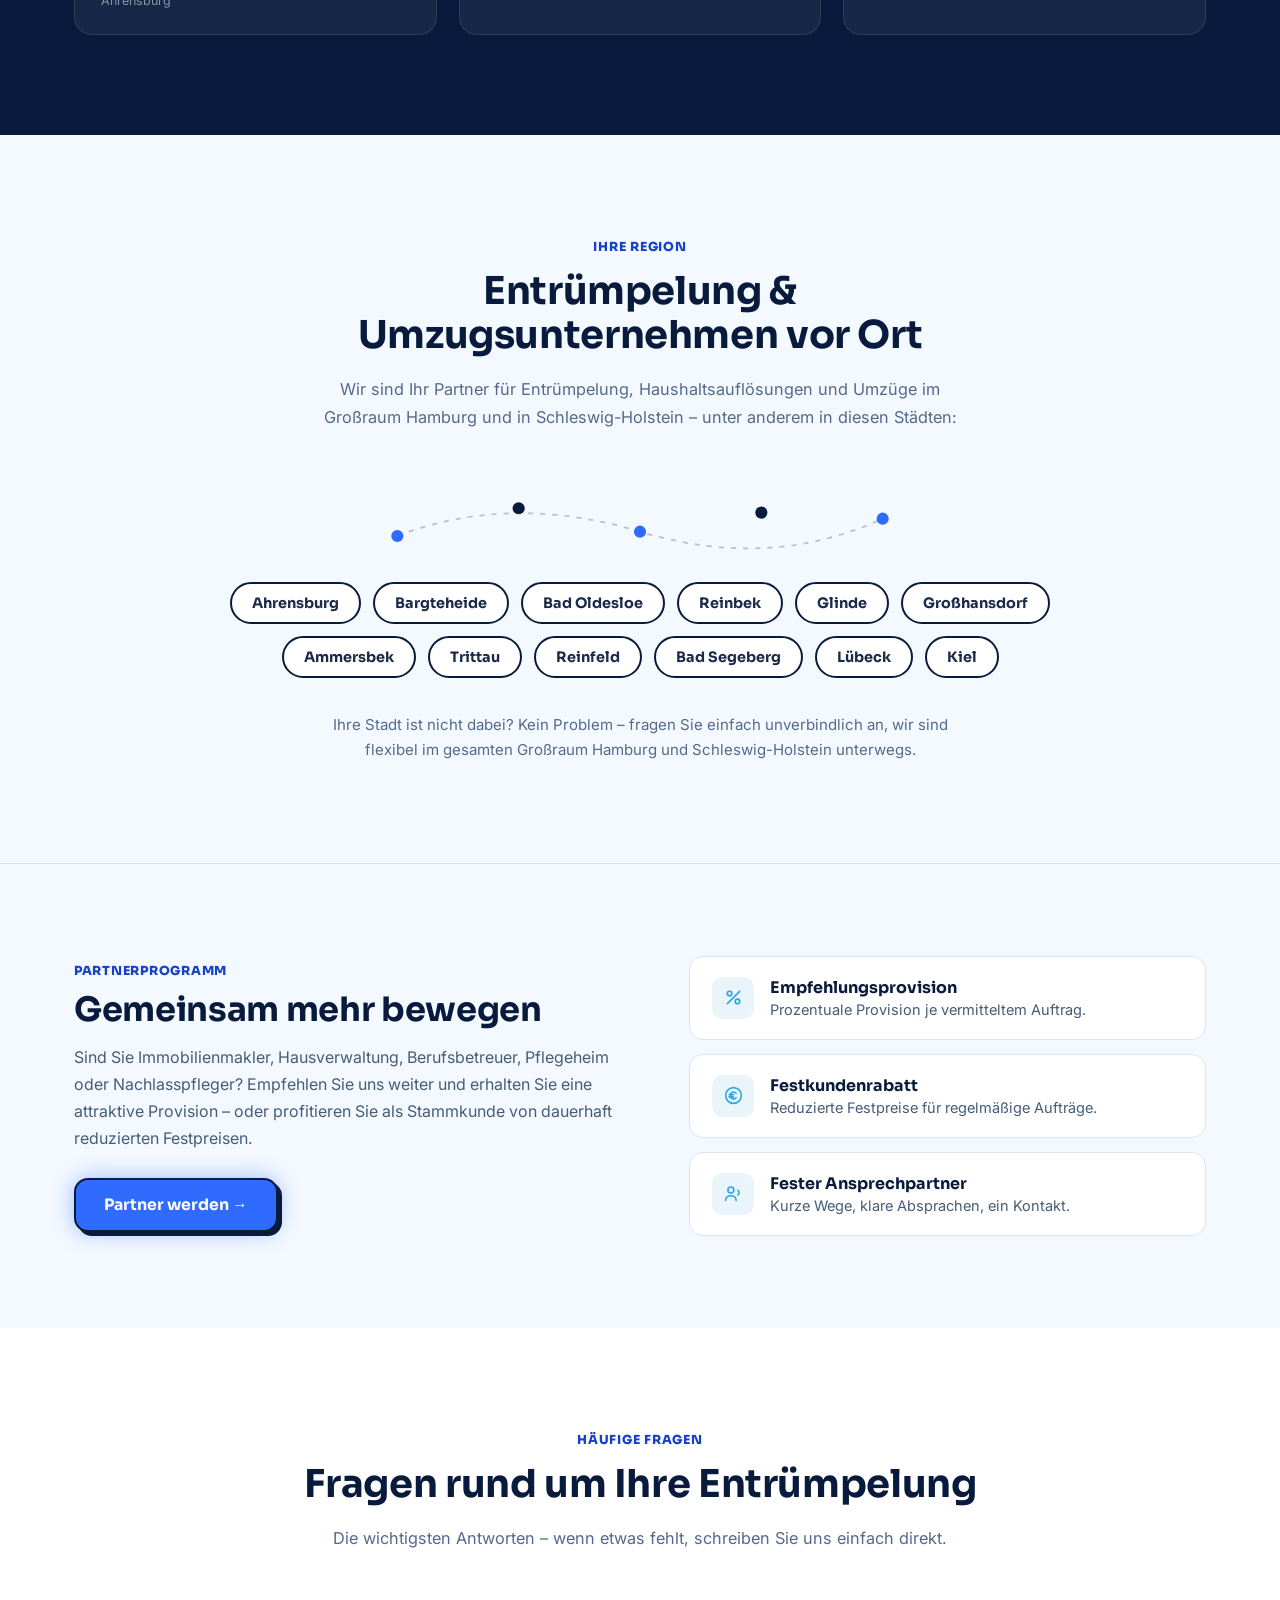
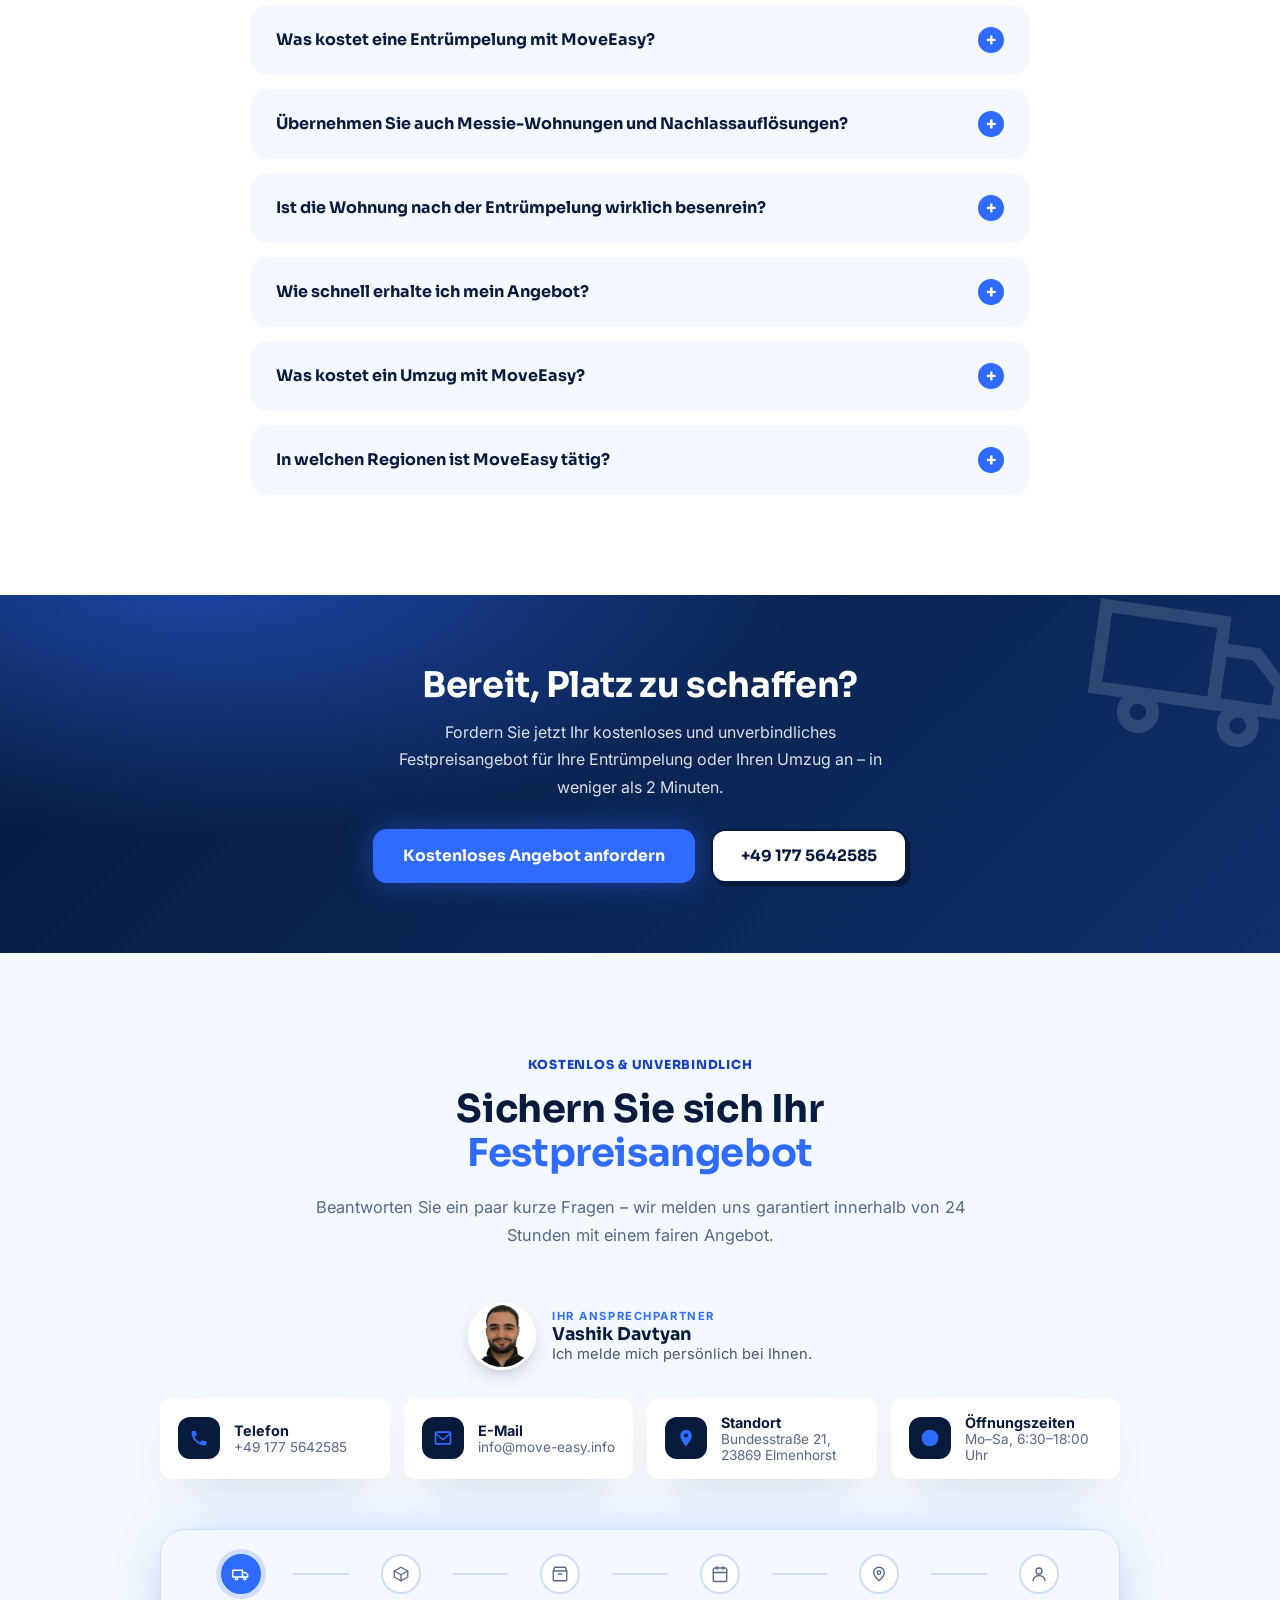
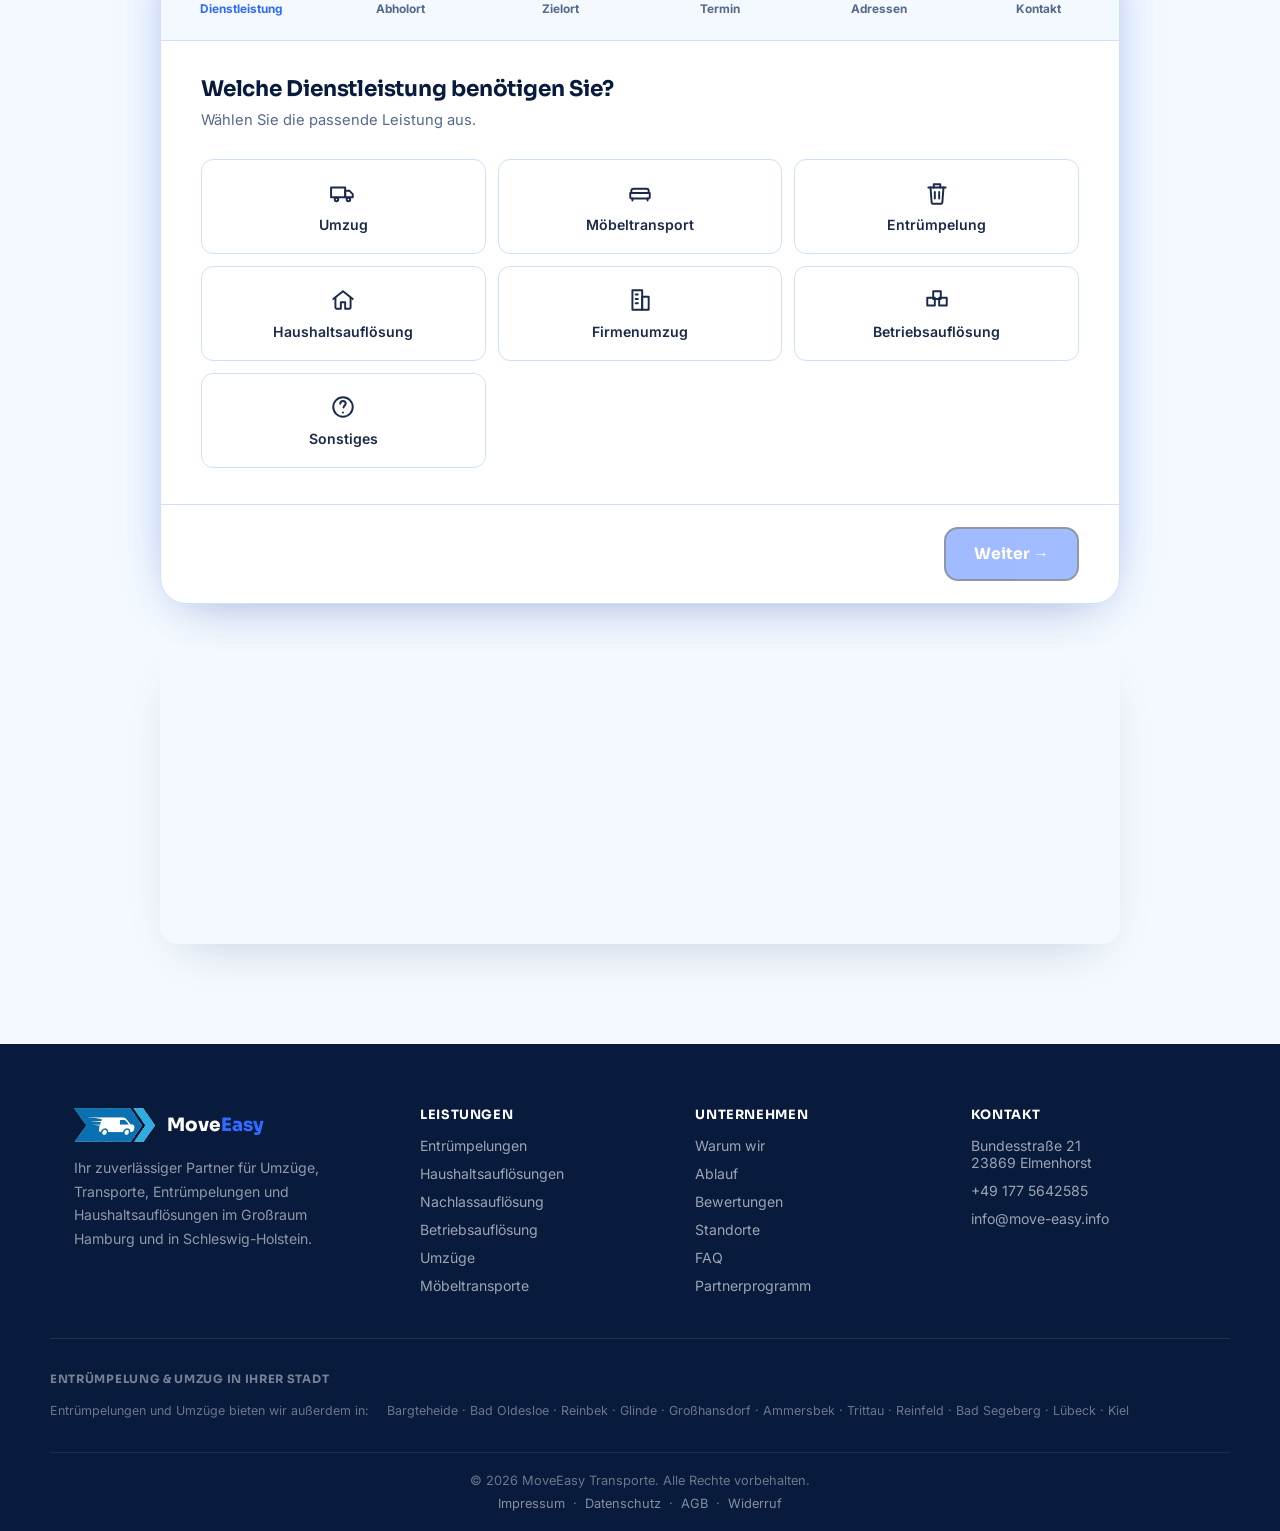
==== commit 521616ae: "Show the contact person photo on the homepage Co-Authored-By: Claude Opus 5 <noreply@anthropic.com>" ====
--- a/index.html
+++ b/index.html
@@ -25,7 +25,7 @@
 <link rel="preconnect" href="https://fonts.googleapis.com">
 <link rel="preconnect" href="https://fonts.gstatic.com" crossorigin>
 <link href="https://fonts.googleapis.com/css2?family=Inter:wght@400;500;600;700;800&family=Sora:wght@600;700;800&display=swap" rel="stylesheet">
-<link rel="stylesheet" href="styles.css">
+<link rel="stylesheet" href="styles.css?v=5">
 
 <!-- Local Business structured data (Google SEO) -->
 <script type="application/ld+json">
@@ -569,6 +569,11 @@
       <p class="section-sub">Beantworten Sie ein paar kurze Fragen – wir melden uns garantiert innerhalb von 24 Stunden mit einem fairen Angebot.</p>
     </div>
 
+    <div class="contact-person reveal">
+      <img src="images/ansprechpartner.jpg" alt="Vashik Davtyan" width="360" height="360" loading="lazy">
+      <div><small>Ihr Ansprechpartner</small><b>Vashik Davtyan</b><span>Ich melde mich persönlich bei Ihnen.</span></div>
+    </div>
+
     <div class="contact-cards contact-cards-row reveal">
       <a href="tel:+491775642585" class="contact-card">
         <div class="contact-icon"><svg viewBox="0 0 24 24" width="20" height="20"><path fill="currentColor" d="M6.6 10.8c1.4 2.8 3.7 5.1 6.5 6.5l2.2-2.2c.3-.3.7-.4 1-.2 1.1.4 2.3.6 3.5.6.6 0 1 .4 1 1V20c0 .6-.4 1-1 1C10.4 21 3 13.6 3 4.5c0-.6.4-1 1-1h3.5c.6 0 1 .4 1 1 0 1.2.2 2.4.6 3.5.1.3 0 .7-.2 1L6.6 10.8z"/></svg></div>
@@ -942,6 +947,6 @@
   </div>
 </div>
 
-<script src="script.js"></script>
+<script src="script.js?v=5"></script>
 </body>
 </html>
--- a/styles.css
+++ b/styles.css
@@ -452,6 +452,7 @@
   .nav-toggle.open span:nth-child(1){ transform: translateY(7px) rotate(45deg); }
   .nav-toggle.open span:nth-child(2){ opacity:0; }
   .nav-toggle.open span:nth-child(3){ transform: translateY(-7px) rotate(-45deg); }
+  .nav-toggle.open span{ background:#fff; }
 
   .service-grid{ grid-template-columns: 1fr; }
   .subservice-grid{ grid-template-columns: 1fr; }
@@ -513,3 +514,10 @@
 .pb-card b{ display:block; font-family: var(--pb-head); font-size:1rem; margin-bottom:3px; color: var(--pb-ink); }
 .pb-card span{ font-size:.91rem; color: var(--pb-soft); }
 @media (max-width: 880px){ .partnerband-grid{ grid-template-columns:1fr; gap:30px; } }
+
+/* ---------- Ansprechpartner im Kontaktbereich ---------- */
+.contact-person{ display:flex; align-items:center; justify-content:center; gap:16px; margin:0 auto 28px; text-align:left; }
+.contact-person img{ width:68px; height:68px; border-radius:50%; object-fit:cover; object-position:center top; border:3px solid #fff; box-shadow:0 8px 22px -10px rgba(8,27,61,.45); flex-shrink:0; }
+.contact-person small{ display:block; font-size:.7rem; font-weight:700; letter-spacing:.14em; text-transform:uppercase; color:var(--coral); }
+.contact-person b{ display:block; font-family:var(--font-head); font-size:1.1rem; color:var(--espresso-950); line-height:1.25; }
+.contact-person span{ display:block; font-size:.92rem; color:var(--espresso-950); opacity:.72; }
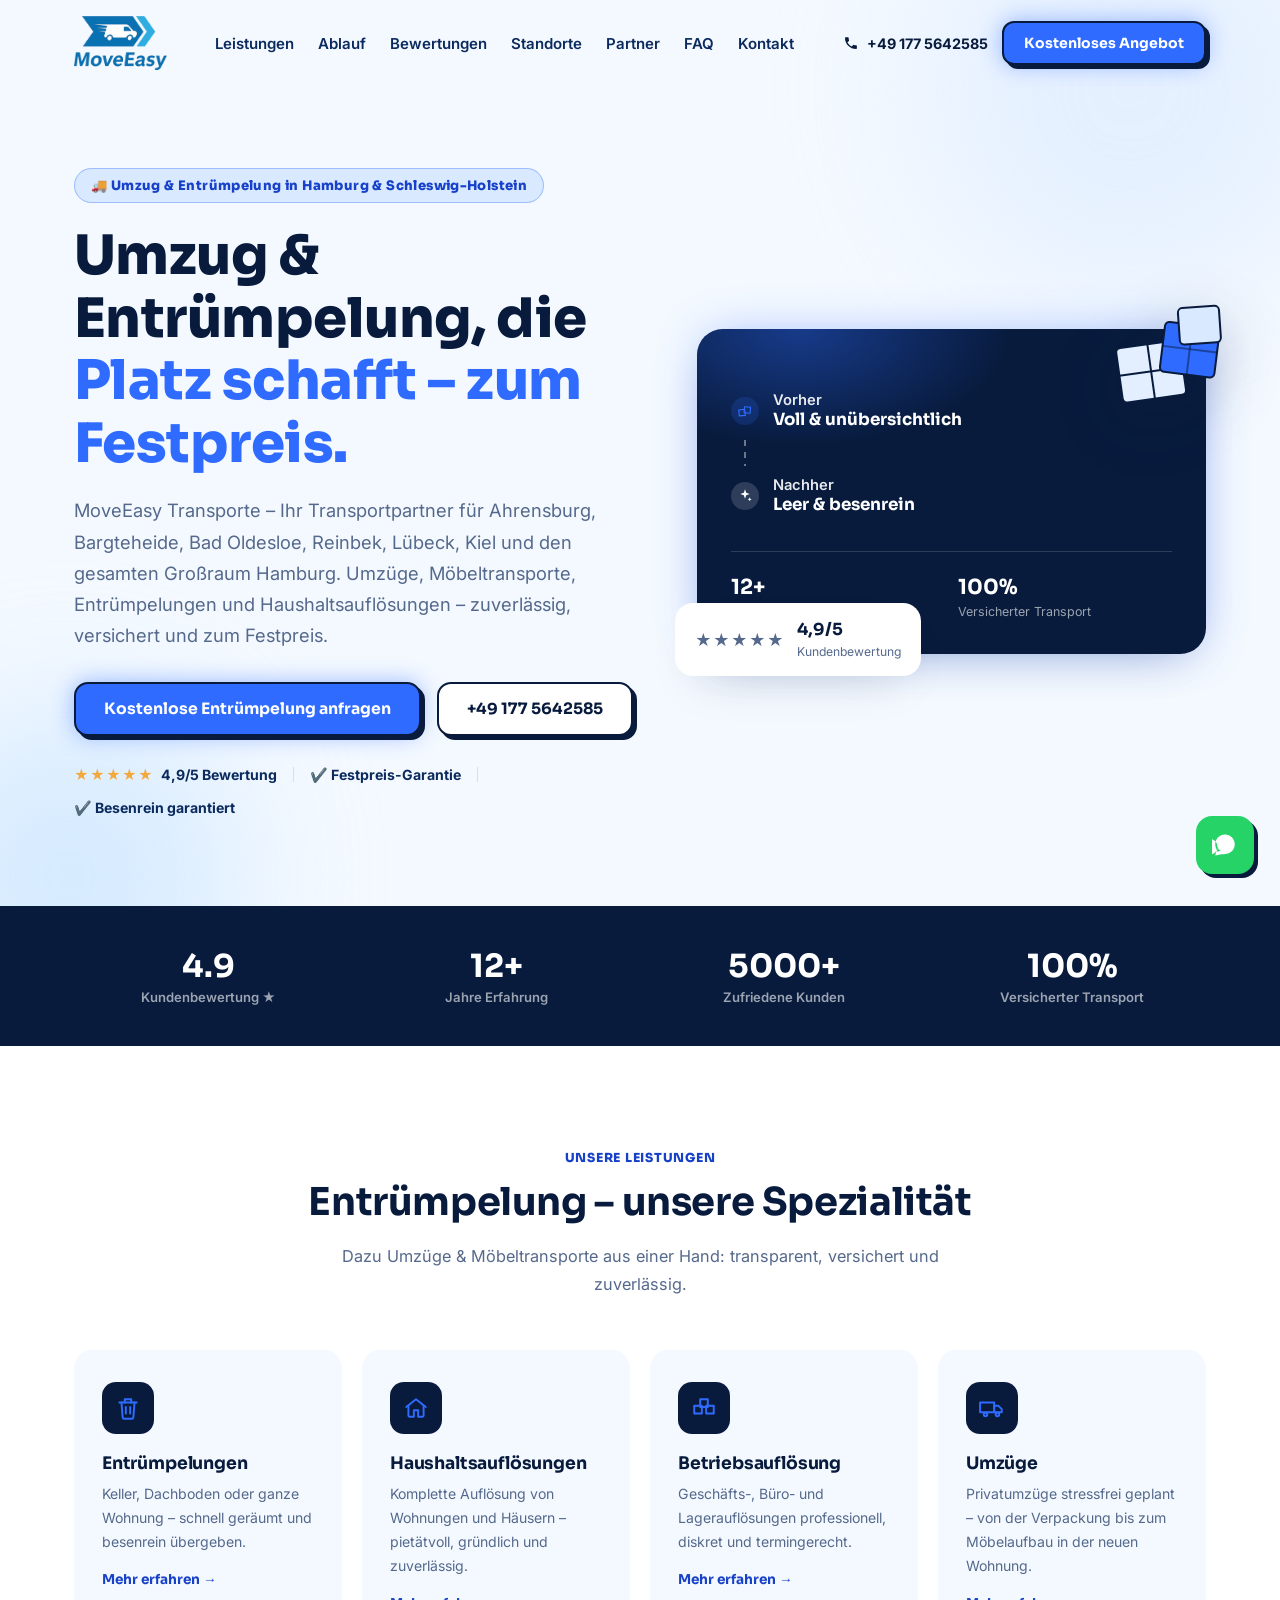
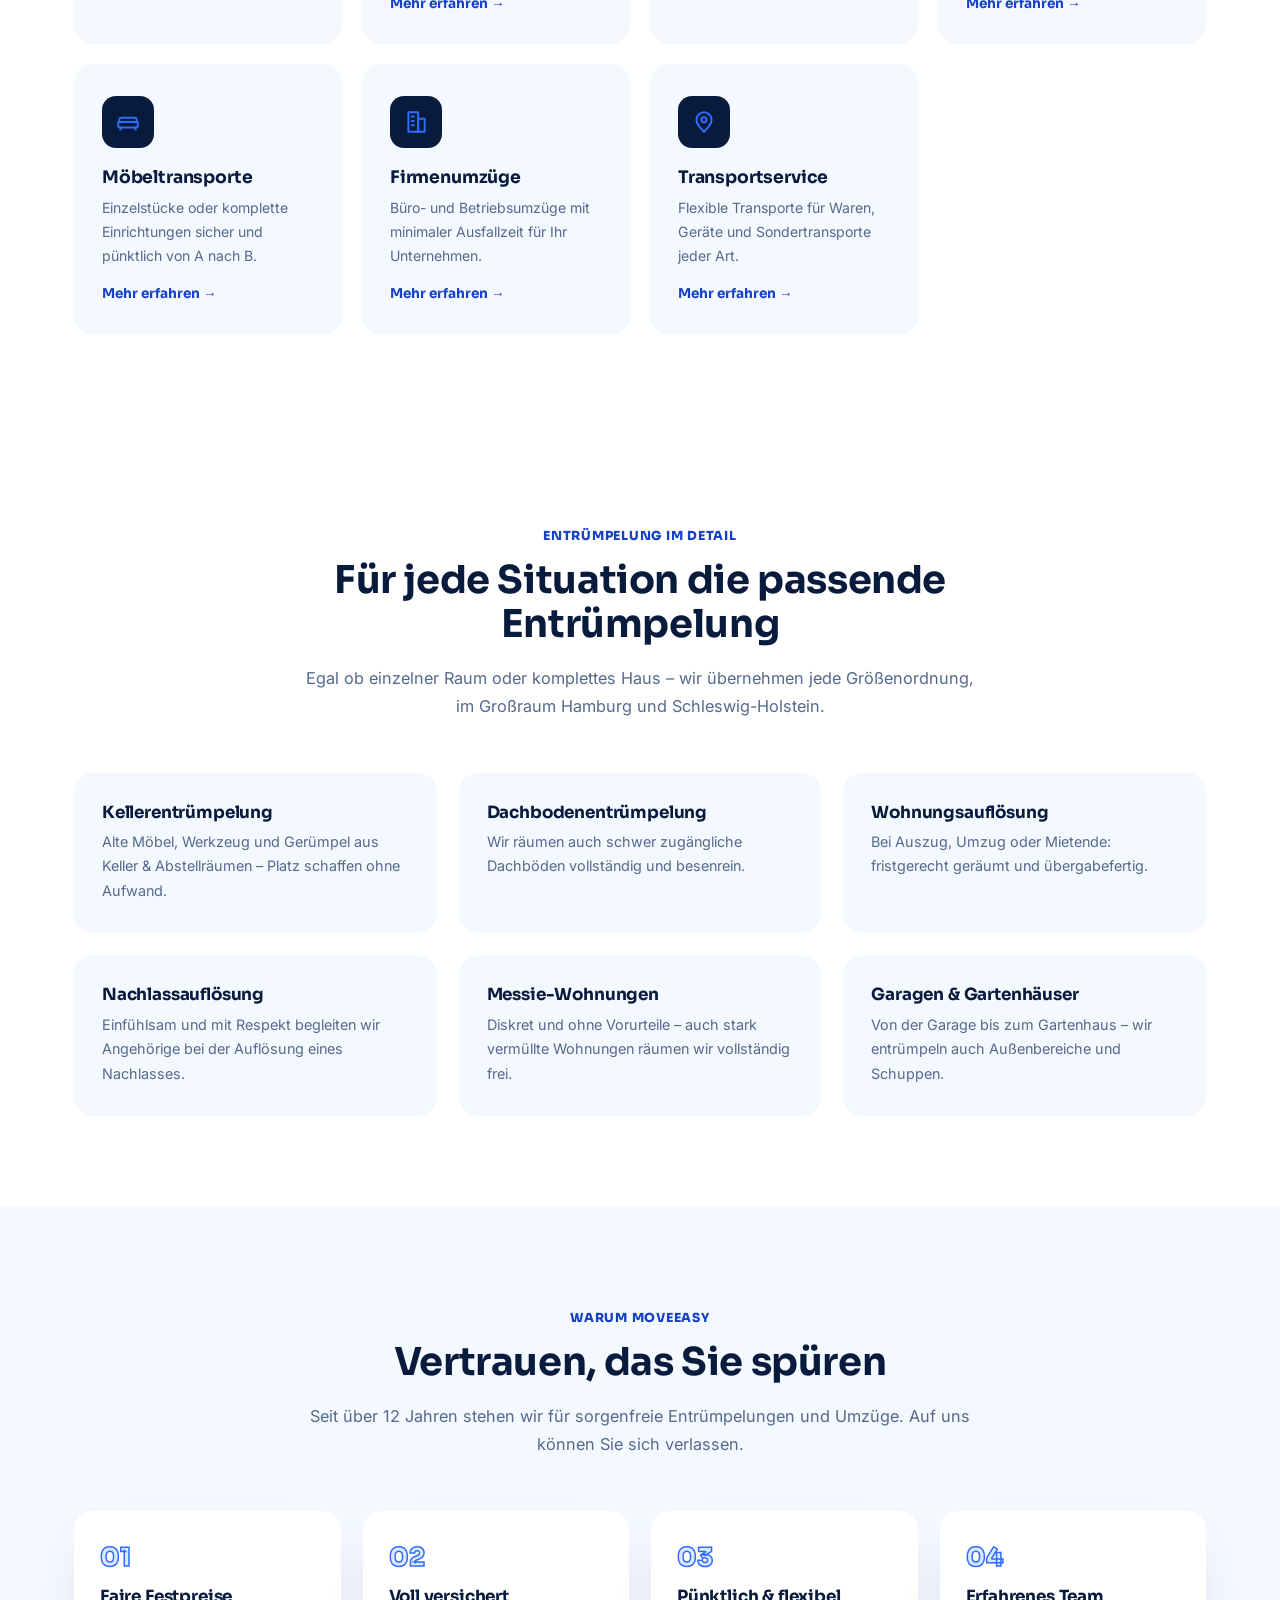
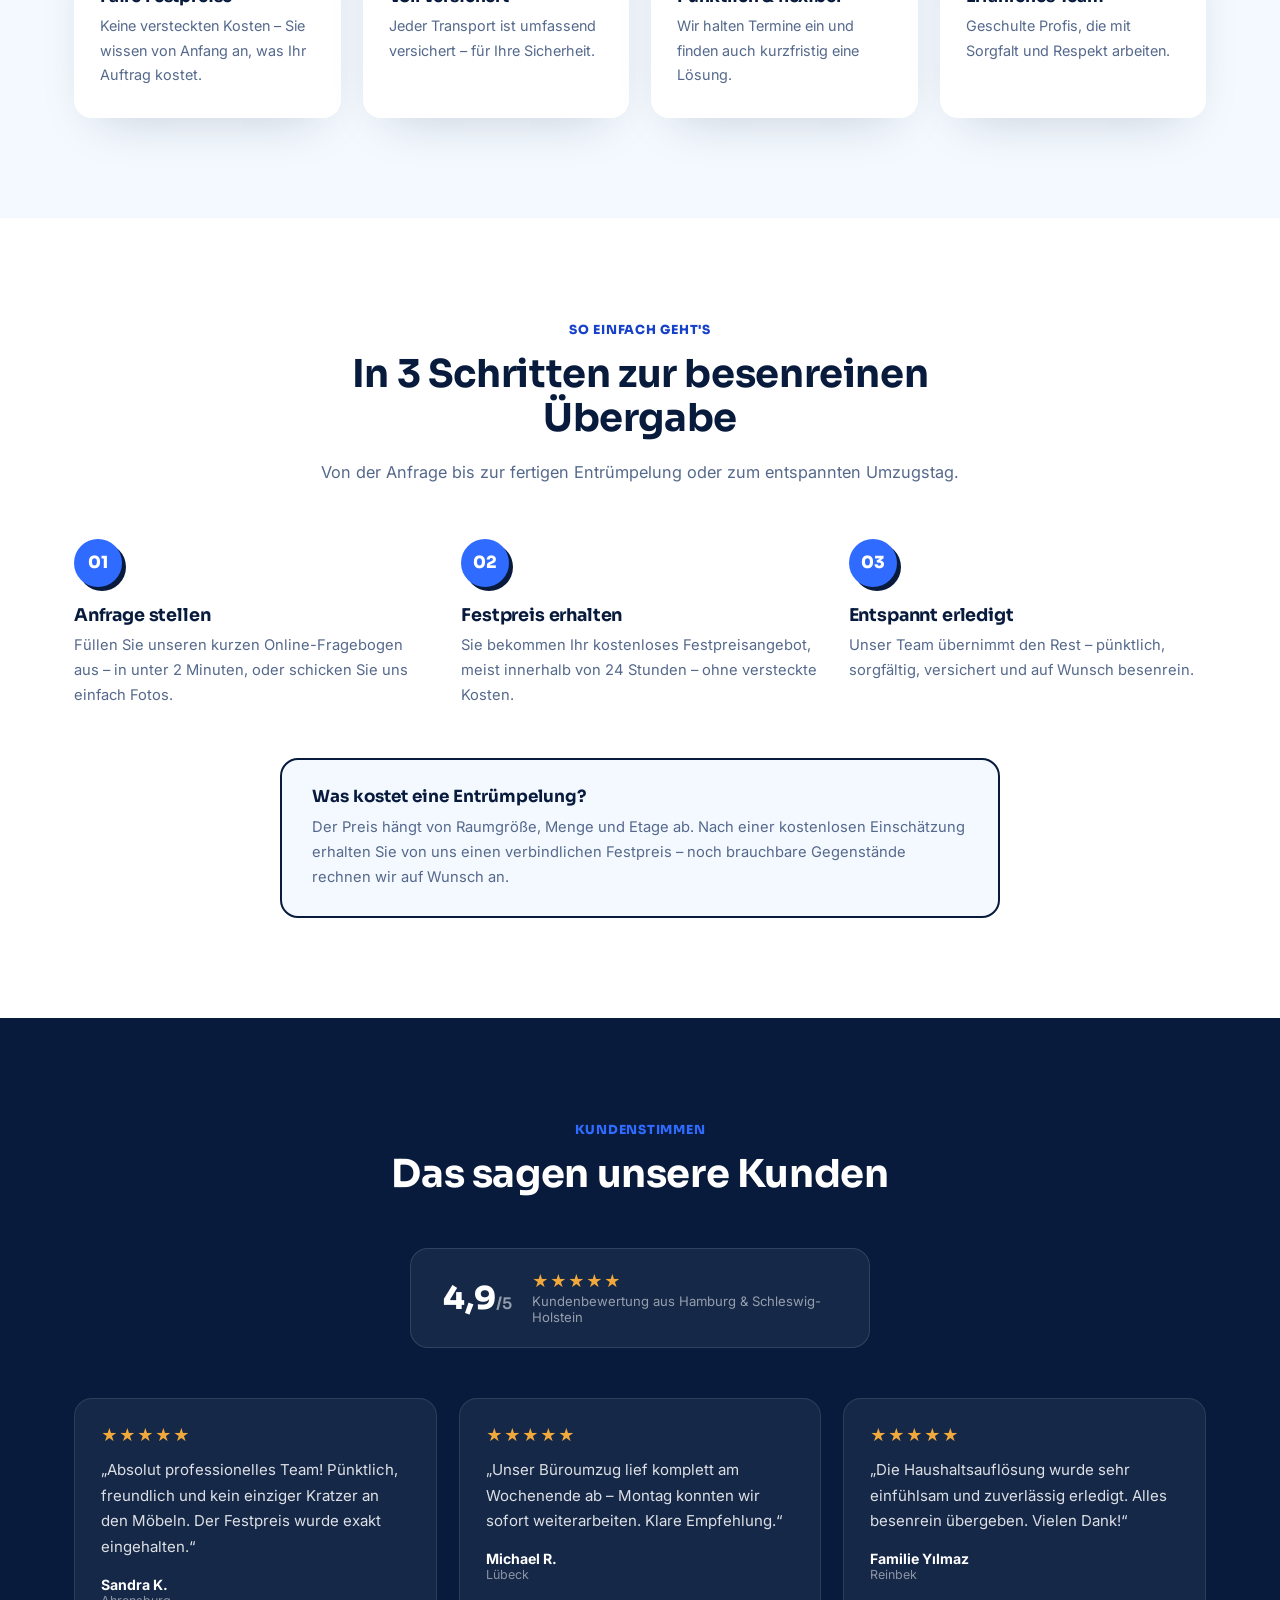
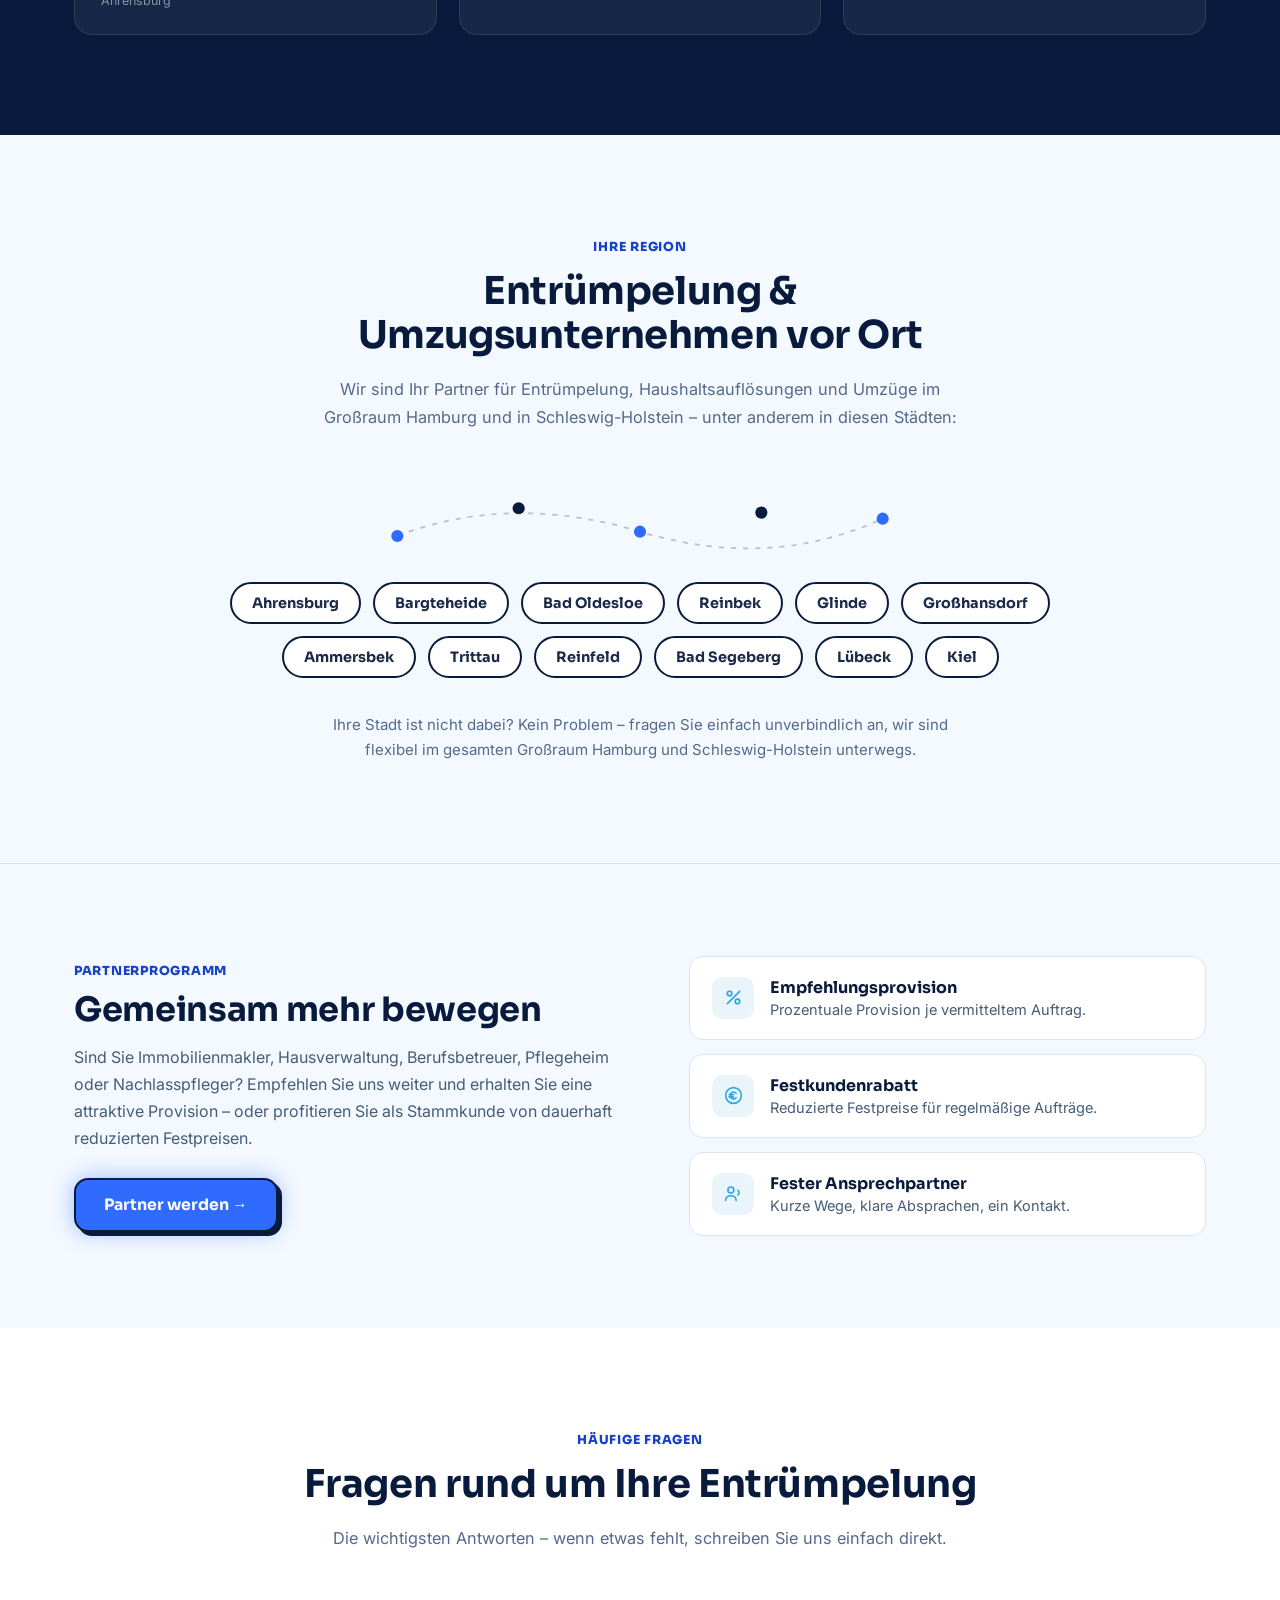
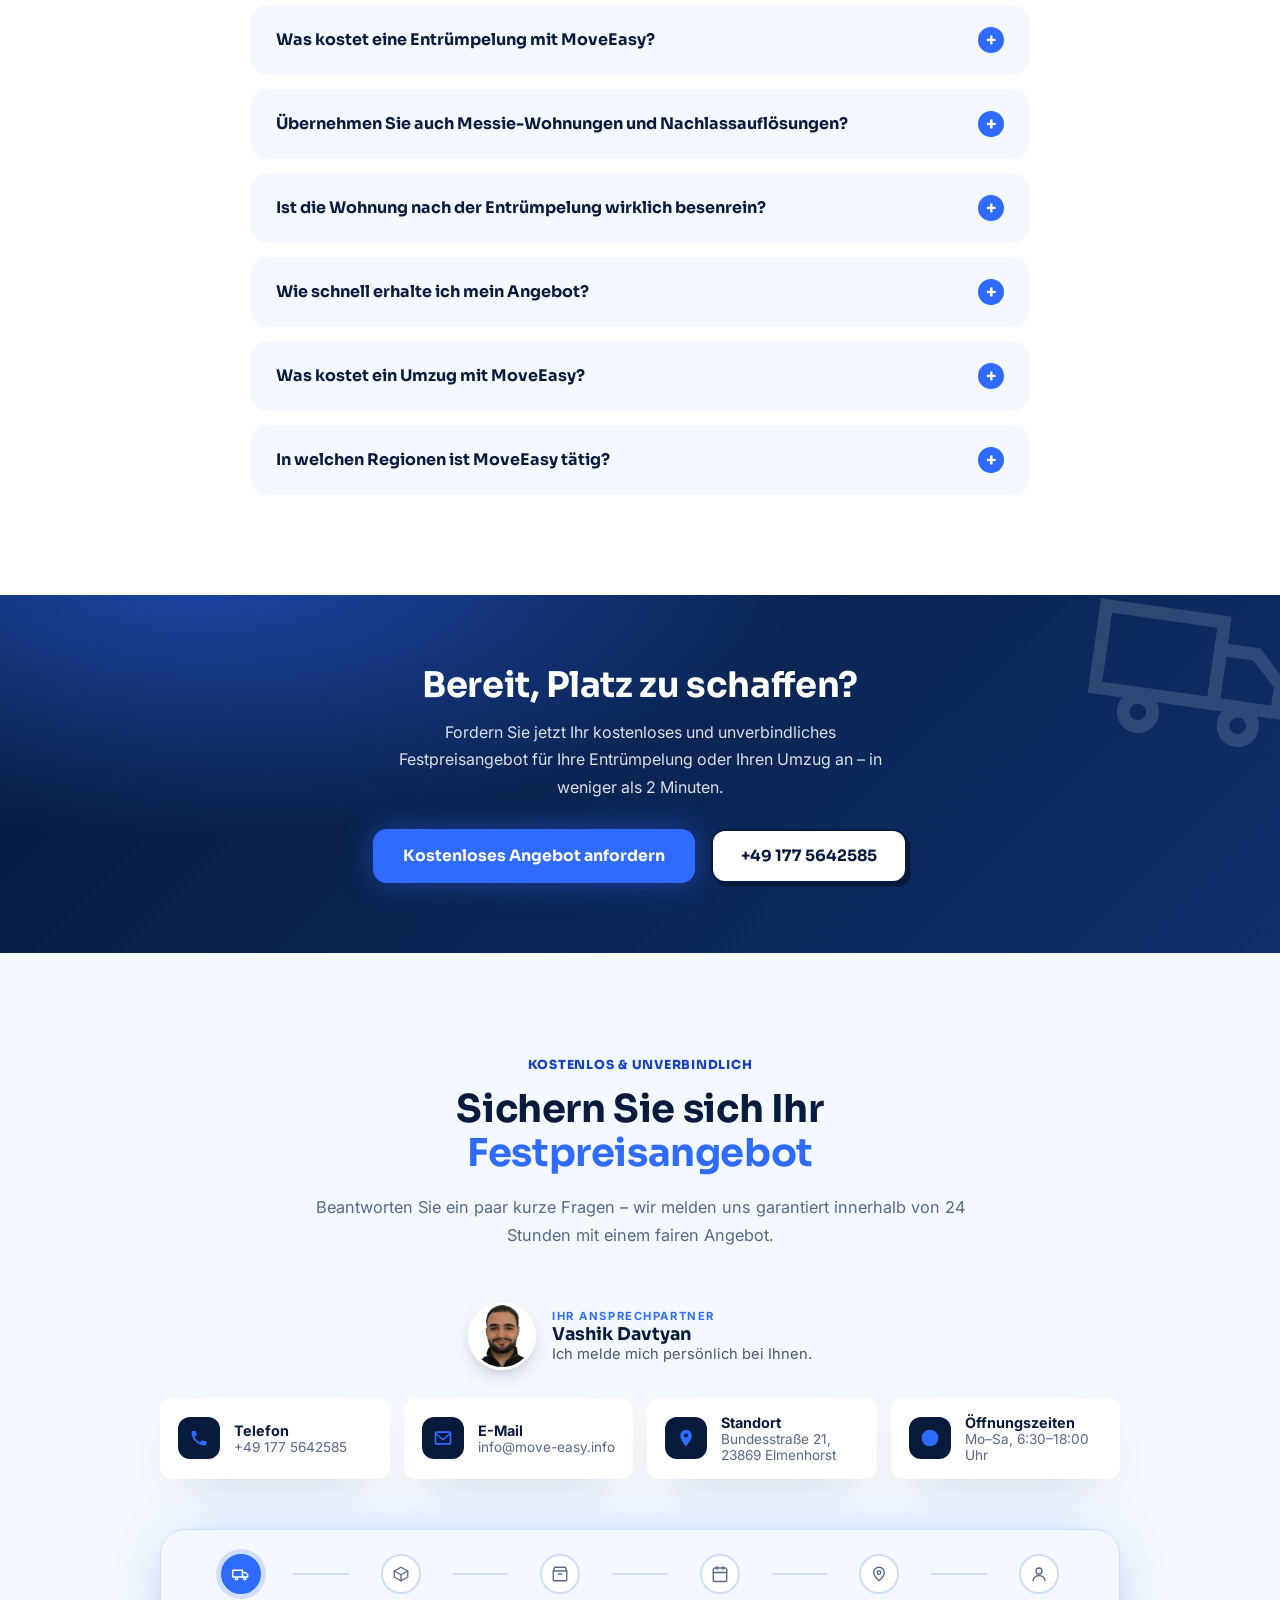
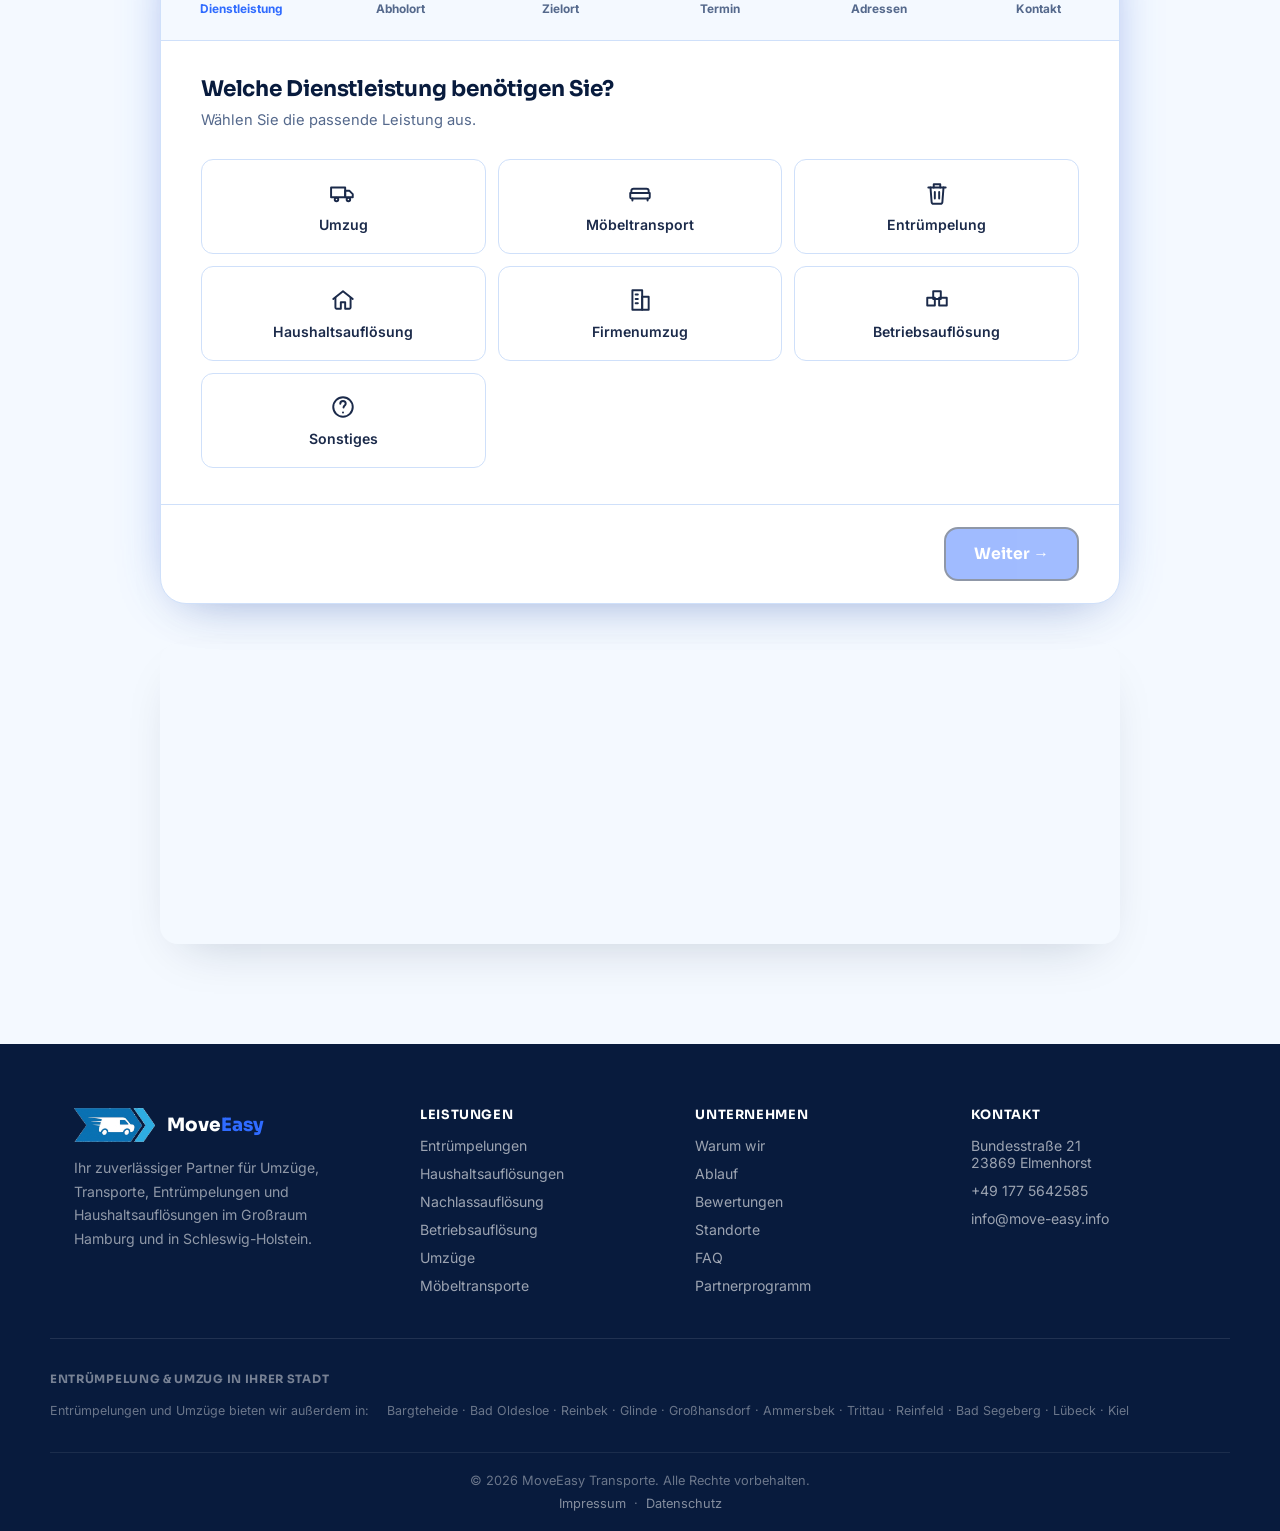
==== commit 755a4352: "Impressum vervollständigt, Datenschutzerklärung ergänzt, Platzhalter entfernt Co-Authored-By: Claude" ====
--- a/index.html
+++ b/index.html
@@ -570,7 +570,7 @@
     </div>
 
     <div class="contact-person reveal">
-      <img src="images/ansprechpartner.jpg" alt="Vashik Davtyan" width="360" height="360" loading="lazy">
+      <img src="images/ansprechpartner.jpg" alt="Vashik Davtyan" width="360" height="360">
       <div><small>Ihr Ansprechpartner</small><b>Vashik Davtyan</b><span>Ich melde mich persönlich bei Ihnen.</span></div>
     </div>
 
@@ -902,9 +902,7 @@
       <span>© <span id="year"></span> MoveEasy Transporte. Alle Rechte vorbehalten.</span>
       <div class="footer-legal">
         <a href="#" data-modal="impressum">Impressum</a>·
-        <a href="#" data-modal="datenschutz">Datenschutz</a>·
-        <a href="#" data-modal="agb">AGB</a>·
-        <a href="#" data-modal="widerruf">Widerruf</a>
+        <a href="#" data-modal="datenschutz">Datenschutz</a>
       </div>
     </div>
   </div>
@@ -926,23 +924,23 @@
     <button class="modal-close" id="modalClose" aria-label="Schließen">✕</button>
     <div id="modalImpressum" class="modal-panel">
       <h3>Impressum</h3>
-      <p>Angaben gemäß § 5 TMG</p>
-      <p><strong>MoveEasy Transporte</strong><br>Bundesstraße 21<br>23869 Elmenhorst</p>
+      <p>Angaben gemäß § 5 DDG</p>
+      <p><strong>MoveEasy Transporte</strong><br>Inhaber: Vashik Davtyan<br>Bundesstraße 21<br>23869 Elmenhorst</p>
       <p><strong>Kontakt</strong><br>Telefon: +49 177 5642585<br>E-Mail: info@move-easy.info</p>
-      <p class="modal-note">Platzhalter – bitte um vollständigen Inhaberrnamen/Firmierung, Handelsregister- bzw. USt-IdNr. und ggf. Aufsichtsbehörde ergänzen, bevor die Seite live geschaltet wird.</p>
+      <p><strong>Umsatzsteuer-ID</strong><br>Umsatzsteuer-Identifikationsnummer gemäß § 27a Umsatzsteuergesetz: DE458567302</p>
+      <p><strong>Verantwortlich für den Inhalt nach § 18 Abs. 2 MStV</strong><br>Vashik Davtyan<br>Bundesstraße 21<br>23869 Elmenhorst</p>
     </div>
     <div id="modalDatenschutz" class="modal-panel" hidden>
       <h3>Datenschutzerklärung</h3>
-      <p class="modal-note">Platzhalter – bitte durch eine rechtssichere, individuell geprüfte Datenschutzerklärung (z. B. via Anwalt oder Generator) ersetzen, bevor die Seite live geschaltet wird.</p>
-      <p>Diese Website dient aktuell als Konzeptvorlage. Bei Nutzung des Kontaktformulars oder von WhatsApp/E-Mail-Links werden die von Ihnen freiwillig angegebenen Daten ausschließlich zur Bearbeitung Ihrer Anfrage verwendet.</p>
-    </div>
-    <div id="modalAgb" class="modal-panel" hidden>
-      <h3>AGB</h3>
-      <p class="modal-note">Platzhalter – bitte Allgemeine Geschäftsbedingungen individuell erstellen bzw. rechtlich prüfen lassen.</p>
-    </div>
-    <div id="modalWiderruf" class="modal-panel" hidden>
-      <h3>Widerrufsbelehrung</h3>
-      <p class="modal-note">Platzhalter – bitte eine rechtssichere Widerrufsbelehrung für Verbraucherverträge individuell erstellen bzw. rechtlich prüfen lassen, bevor die Seite live geschaltet wird.</p>
+      <p><strong>1. Verantwortlicher</strong><br>MoveEasy Transporte, Inhaber: Vashik Davtyan<br>Bundesstraße 21<br>23869 Elmenhorst<br>Telefon: +49 177 5642585<br>E-Mail: info@move-easy.info</p>
+      <p><strong>2. Hosting</strong><br>Diese Website wird bei GitHub Pages (GitHub Inc., 88 Colin P. Kelly Jr. Street, San Francisco, CA 94107, USA) gehostet. Beim Aufruf der Seite werden technisch notwendige Daten verarbeitet (z.&nbsp;B. IP-Adresse, Datum und Uhrzeit, aufgerufene Seite, Browsertyp), um die Website auszuliefern und die Sicherheit zu gewährleisten. Rechtsgrundlage ist Art.&nbsp;6 Abs.&nbsp;1 lit.&nbsp;f DSGVO (berechtigtes Interesse an einem sicheren und stabilen Betrieb). Eine Übermittlung in die USA ist möglich; GitHub ist nach dem EU-U.S. Data Privacy Framework zertifiziert.</p>
+      <p><strong>3. Kontaktaufnahme</strong><br>Wenn Sie uns per Telefon, E-Mail oder WhatsApp kontaktieren, verarbeiten wir Ihre Angaben ausschließlich zur Bearbeitung Ihrer Anfrage und für die Vorbereitung bzw. Durchführung eines Auftrags (Art.&nbsp;6 Abs.&nbsp;1 lit.&nbsp;b DSGVO). Bei Nutzung von WhatsApp gelten zusätzlich die Datenschutzbestimmungen der WhatsApp Ireland Ltd. (Meta); dabei können Daten in die USA übertragen werden. Wenn Sie das nicht möchten, nutzen Sie bitte Telefon oder E-Mail.</p>
+      <p><strong>4. Google Fonts</strong><br>Zur einheitlichen Darstellung von Schriftarten nutzt diese Seite Google Fonts der Google Ireland Ltd., Gordon House, Barrow Street, Dublin 4, Irland. Dabei wird Ihre IP-Adresse an Google übermittelt. Rechtsgrundlage ist Art.&nbsp;6 Abs.&nbsp;1 lit.&nbsp;f DSGVO.</p>
+      <p><strong>5. Google Maps</strong><br>Zur Anzeige unseres Standorts ist eine Karte von Google Maps (Google Ireland Ltd.) eingebunden. Beim Laden der Karte werden Daten wie Ihre IP-Adresse an Google übertragen, ggf. auch in die USA. Rechtsgrundlage ist Art.&nbsp;6 Abs.&nbsp;1 lit.&nbsp;f DSGVO (Interesse an einer leicht auffindbaren Darstellung unseres Standorts). Weitere Informationen: policies.google.com/privacy.</p>
+      <p><strong>6. Cookies und Tracking</strong><br>Diese Website verwendet keine Analyse-, Tracking- oder Marketing-Cookies.</p>
+      <p><strong>7. Speicherdauer</strong><br>Wir speichern personenbezogene Daten nur so lange, wie es für den jeweiligen Zweck erforderlich ist oder gesetzliche Aufbewahrungsfristen (z.&nbsp;B. aus Handels- und Steuerrecht) bestehen.</p>
+      <p><strong>8. Ihre Rechte</strong><br>Sie haben das Recht auf Auskunft, Berichtigung, Löschung, Einschränkung der Verarbeitung, Datenübertragbarkeit sowie Widerspruch gegen die Verarbeitung (Art.&nbsp;15–21 DSGVO). Wenden Sie sich dazu einfach an die oben genannten Kontaktdaten. Außerdem können Sie sich bei einer Datenschutz-Aufsichtsbehörde beschweren, z.&nbsp;B. beim Unabhängigen Landeszentrum für Datenschutz Schleswig-Holstein (ULD), Holstenstraße 98, 24103 Kiel.</p>
+      <p class="modal-note">Stand: Oktober 2026</p>
     </div>
   </div>
 </div>
